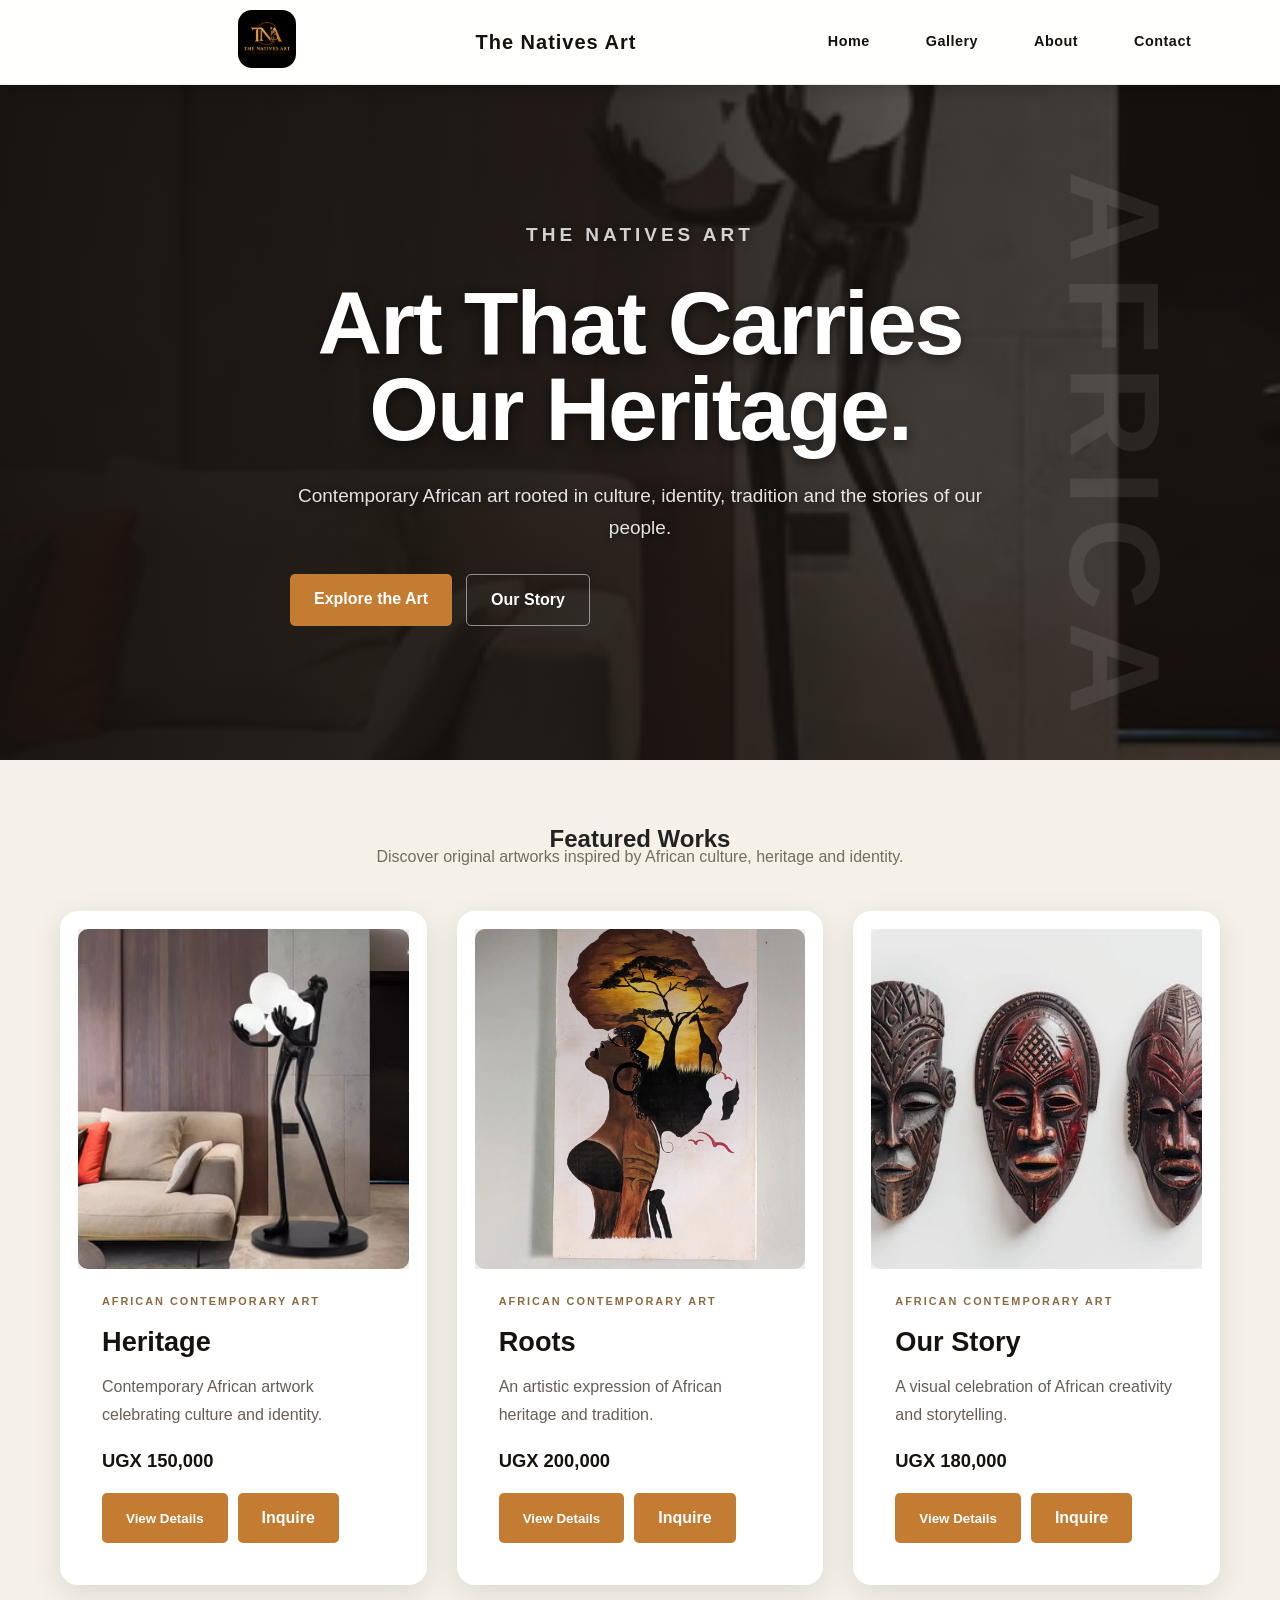
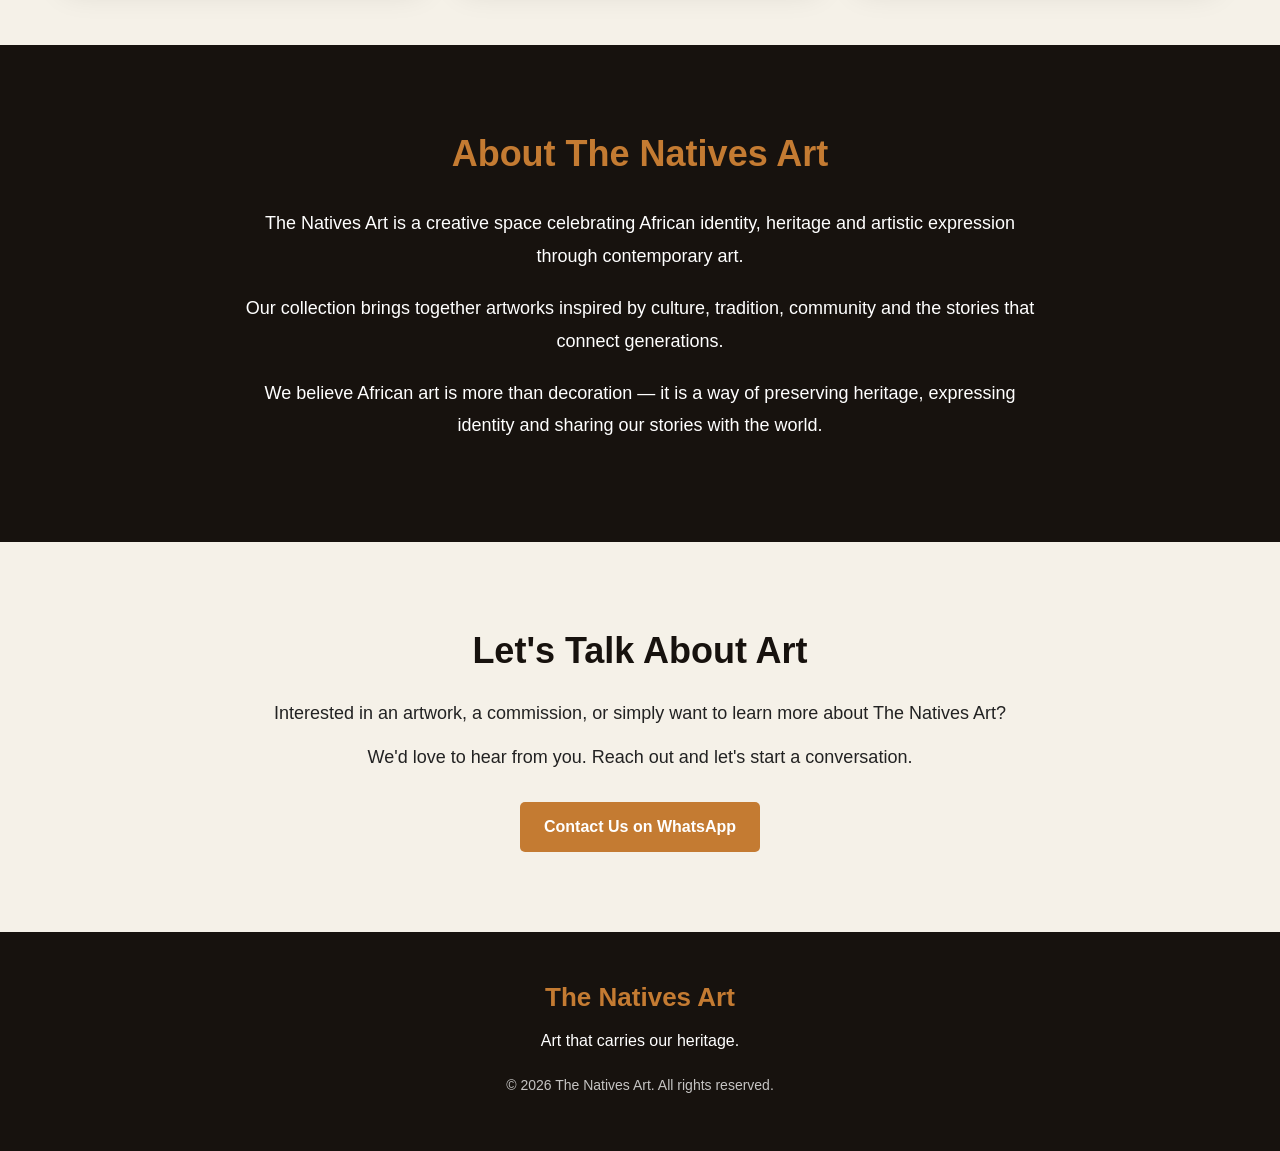
==== index.html @ e419748b "Improve homepage and add featured works" ====
<!DOCTYPE html>
<html lang="en">
<head>
    <meta charset="UTF-8">
    <meta name="viewport" content="width=device-width, initial-scale=1.0">

    <title>The Natives Art</title>

    <link rel="stylesheet" href="style.css">
</head>

<body>

    <header>
        <img src="images/tna-logo.jpg" alt="The Natives Art Logo" class="site-logo">
        <h1>The Natives Art</h1>

        <nav class="main-nav">
    <button class="menu-toggle" type="button" aria-label="Open menu">
        ☰
    </button>

    <div class="menu-overlay"></div>
    <div class="nav-links">
        <button class="menu-close" type="button" aria-label="Close menu">×</button>
        <a href="#home">Home</a>
        <a href="featured.html">Gallery</a>
        <a href="#about">About</a>
        <a href="#contact">Contact</a>
    </div>
</nav>
    </header>

    <main>

        <section id="home" class="hero">
            <div class="hero-content">
                <p class="hero-label">THE NATIVES ART</p>

                <h2>Art That Carries<br>Our Heritage.</h2>

                <p class="hero-text">
                    Contemporary African art rooted in culture, identity,
                    tradition and the stories of our people.
                </p>

                <div class="hero-buttons">
                    <a href="featured.html" class="button">Explore the Art</a>
                    <a href="#about" class="button secondary-button">Our Story</a>
                </div>
            </div>

            <div class="hero-decoration">
                <span>AFRICA</span>
            </div>
        </section>

        <section id="gallery">
            <h2>Featured Works</h2>
            <p class="gallery-intro">
                Discover original artworks inspired by African culture,
                heritage and identity.
            </p>

            <div class="gallery">

                <div class="art-card">
                    <div class="art-image">
                        <img src="images/art1.jpg" alt="Heritage African artwork">
                    </div>

                    <div class="art-info">
                        <p class="art-category">AFRICAN CONTEMPORARY ART</p>
                        <h3>Heritage</h3>
                        <p>
                            Contemporary African artwork celebrating culture
                            and identity.
                        </p>
                        <p class="price">UGX 150,000</p>

                        <div class="art-actions">
                            <button type="button" class="button details-button">
                                View Details
                            </button>
                            <a href="https://wa.me/256787551195?text=Hello%20The%20Natives%20Art%2C%20I'm%20interested%20in%20the%20Heritage%20artwork."
                               class="button">
                                Inquire
                            </a>
                        </div>
                    </div>
                </div>

                <div class="art-card">
                    <div class="art-image">
                        <img src="images/art2.jpeg" alt="Roots African artwork">
                    </div>

                    <div class="art-info">
                        <p class="art-category">AFRICAN CONTEMPORARY ART</p>
                        <h3>Roots</h3>
                        <p>
                            An artistic expression of African heritage
                            and tradition.
                        </p>
                        <p class="price">UGX 200,000</p>

                        <div class="art-actions">
                            <button type="button" class="button details-button">
                                View Details
                            </button>
                            <a href="https://wa.me/256787551195?text=Hello%20The%20Natives%20Art%2C%20I'm%20interested%20in%20the%20Roots%20artwork."
                               class="button">
                                Inquire
                            </a>
                        </div>
                    </div>
                </div>

                <div class="art-card">
                    <div class="art-image">
                        <img src="images/art3.jpeg" alt="Our Story African artwork">
                    </div>

                    <div class="art-info">
                        <p class="art-category">AFRICAN CONTEMPORARY ART</p>
                        <h3>Our Story</h3>
                        <p>
                            A visual celebration of African creativity
                            and storytelling.
                        </p>
                        <p class="price">UGX 180,000</p>

                        <div class="art-actions">
                            <button type="button" class="button details-button">
                                View Details
                            </button>
                            <a href="https://wa.me/256787551195?text=Hello%20The%20Natives%20Art%2C%20I'm%20interested%20in%20the%20Our%20Story%20artwork."
                               class="button">
                                Inquire
                            </a>
                        </div>
                    </div>
                </div>

            </div>
        </section>
        <section id="about" style="background:#17120e; color:white;">
    <div class="about-content">
        <h2>About The Natives Art</h2>

        <p>
            The Natives Art is a creative space celebrating African identity,
            heritage and artistic expression through contemporary art.
        </p>

        <p>
            Our collection brings together artworks inspired by culture,
            tradition, community and the stories that connect generations.
        </p>

        <p>
            We believe African art is more than decoration — it is a way
            of preserving heritage, expressing identity and sharing our
            stories with the world.
        </p>
    </div>
</section>

        <section id="contact">
    <div class="contact-content">
        <h2>Let's Talk About Art</h2>

        <p>
            Interested in an artwork, a commission, or simply want to
            learn more about The Natives Art?
        </p>

        <p>
            We'd love to hear from you. Reach out and let's start a conversation.
        </p>

        <a href="https://wa.me/256787551195?text=Hello%20The%20Natives%20Art%2C%20I%27d%20like%20to%20make%20an%20inquiry."
           class="button">
            Contact Us on WhatsApp
        </a>
    </div>
</section>

    </main>
    <footer>
    <div class="footer-content">
        <h3>The Natives Art</h3>

        <p>
            Art that carries our heritage.
        </p>

        <p class="copyright">
            © 2026 The Natives Art. All rights reserved.
        </p>
    </div>
</footer>

    <script src="script.js" defer></script>
<div id="lightbox" class="lightbox">
    <span class="close">&times;</span>
    <img id="lightbox-img" src="" alt="Artwork">
</div>
<div id="details-modal" class="details-modal">
    <div class="details-box">
        <span class="details-close">&times;</span>

        <img id="details-image" src="" alt="Artwork">

        <div class="details-content">
            <h2 id="details-title"></h2>
            <p id="details-description"></p>
            <p id="details-price"></p>

            <a id="details-whatsapp" href="#" class="button" target="_blank">
                Inquire on WhatsApp
            </a>
        </div>
    </div>
</div>
</body>
</html>
---- style.css ----
* {
    box-sizing: border-box;
    margin: 0;
    padding: 0;
}

body {
    font-family: Arial, sans-serif;
    background: #f5f1e8;
    color: #222;
    line-height: 1.6;
}

header {
    background: #17120e;
    color: white;
    padding: 25px 20px;
    text-align: center;
    border-bottom: 3px solid #c47b32;
    box-shadow: 0 4px 15px rgba(0,0,0,0.2);
}

header h1 {
    font-size: 32px;
    letter-spacing: 1px;
    margin-bottom: 18px;
}

header h1 {
    margin-bottom: 15px;
}

nav a {
    color: white;
    text-decoration: none;
    margin: 0 12px;
    padding: 8px 4px;
    font-weight: 600;
    transition: color 0.3s ease, border-bottom 0.3s ease;
}

nav a:hover {
    color: #c47b32;
    border-bottom: 2px solid #c47b32;
}

.hero {
    min-height: 600px;
    padding: 120px 20px;
    display: flex;
    flex-direction: column;
    justify-content: center;
    align-items: center;
    text-align: center;
    color: white;
    background-image:
        linear-gradient(rgba(0,0,0,0.55), rgba(0,0,0,0.55)),
        url("images/hero.jpg");
    background-size: cover;
    background-position: center;
    background-attachment: fixed;
}

.hero h2 {
    font-size: 52px;
    line-height: 1.15;
    margin-bottom: 20px;
    letter-spacing: 1px;
    text-shadow: 0 4px 12px rgba(0,0,0,0.5);
}

.hero p {
    max-width: 700px;
    font-size: 19px;
    margin-bottom: 30px;
    line-height: 1.7;
    text-shadow: 0 2px 8px rgba(0,0,0,0.5);
}

.button {
    display: inline-block;
    background: #c47b32;
    color: white;
    padding: 12px 24px;
    border-radius: 5px;
    text-decoration: none;
}

section {
    padding: 60px 20px;
    text-align: center;
}

.gallery {
    max-width: 1100px;
    margin: 30px auto;
    display: grid;
    grid-template-columns: repeat(auto-fit, minmax(220px, 1fr));
    gap: 25px;
}

.gallery img {
    width: 100%;
    height: 280px;
    object-fit: cover;
    border-radius: 8px;
}

#about,
#contact {
    max-width: 900px;
    margin: auto;
}

footer {
    background: #17120e;
    color: white;
    text-align: center;
    padding: 20px;
}

@media (max-width: 600px) {
    .hero h2 {
        font-size: 30px;
    }

    nav a {
        display: inline-block;
        margin: 5px;
    }
}


.art-card {
    background: white;
    padding: 18px;
    border-radius: 14px;
    box-shadow: 0 6px 18px rgba(0,0,0,0.12);
    text-align: center;
    overflow: hidden;
    transition: transform 0.3s ease, box-shadow 0.3s ease;
}

.art-card img {
    width: 100%;
    height: 300px;
    object-fit: cover;
    border-radius: 10px;
    transition: transform 0.4s ease;
    cursor: pointer;
}

.art-card:hover img {
    transform: scale(1.03);
}

.art-card h3 {
    margin-top: 15px;
    font-size: 24px;
}

.art-card p {
    margin: 10px 0;
}

.art-card .price {
    font-weight: bold;
    font-size: 18px;
}

.art-card .button {
    margin-top: 10px;
}


.art-card {
    transition: transform 0.3s ease, box-shadow 0.3s ease;
}

.art-card:hover {
    transform: translateY(-8px);
    box-shadow: 0 10px 25px rgba(0,0,0,0.18);
}

.art-card .button {
    transition: transform 0.2s ease;
}

.art-card .button:hover {
    transform: scale(1.05);
}


/* Lightbox */
.lightbox {
    display: none;
    position: fixed;
    z-index: 9999;
    left: 0;
    top: 0;
    width: 100%;
    height: 100%;
    background: rgba(0, 0, 0, 0.9);
    justify-content: center;
    align-items: center;
}

.lightbox img {
    max-width: 90%;
    max-height: 85%;
    object-fit: contain;
    border-radius: 8px;
}

.lightbox .close {
    position: absolute;
    top: 20px;
    right: 35px;
    color: white;
    font-size: 45px;
    font-weight: bold;
    cursor: pointer;
}



/* Artwork Details Modal */
.details-modal {
    display: none;
    position: fixed;
    z-index: 10000;
    inset: 0;
    background: rgba(0, 0, 0, 0.75);
    padding: 20px;
    justify-content: center;
    align-items: center;
}

.details-box {
    position: relative;
    width: 100%;
    max-width: 850px;
    max-height: 90vh;
    overflow-y: auto;
    background: #f5f1e8;
    border-radius: 15px;
    box-shadow: 0 15px 50px rgba(0,0,0,0.35);
    display: grid;
    grid-template-columns: 1fr 1fr;
    overflow: hidden;
}

.details-box > img {
    width: 100%;
    height: 100%;
    min-height: 450px;
    object-fit: cover;
}

.details-content {
    padding: 45px 35px;
    display: flex;
    flex-direction: column;
    justify-content: center;
    text-align: left;
}

.details-content h2 {
    font-size: 32px;
    margin-bottom: 18px;
}

.details-content p {
    margin-bottom: 18px;
}

#details-price {
    font-size: 22px;
    font-weight: bold;
    color: #c47b32;
}

.details-content .button {
    margin-top: 10px;
    text-align: center;
}

.details-close {
    position: absolute;
    top: 10px;
    right: 18px;
    font-size: 38px;
    color: #222;
    cursor: pointer;
    z-index: 2;
}

.details-close:hover {
    color: #c47b32;
}

@media (max-width: 700px) {
    .details-box {
        grid-template-columns: 1fr;
        max-height: 90vh;
    }

    .details-box > img {
        min-height: 280px;
        max-height: 350px;
    }

    .details-content {
        padding: 30px 25px;
    }

    .details-content h2 {
        font-size: 27px;
    }
}

/* Premium button styling */
.button {
    border: none;
    cursor: pointer;
    font-weight: 600;
    transition: all 0.3s ease;
}

.button:hover {
    background: #a86225;
    transform: translateY(-2px);
    box-shadow: 0 5px 12px rgba(0,0,0,0.2);
}

/* About section */
#about {
    background: #17120e;
    color: white;
    max-width: none;
    padding: 80px 20px;
}

.about-content {
    max-width: 800px;
    margin: auto;
}

.about-content h2 {
    font-size: 36px;
    margin-bottom: 25px;
    color: #c47b32;
}

.about-content p {
    font-size: 18px;
    margin-bottom: 20px;
    line-height: 1.8;
}

#about {
    background: #17120e !important;
    color: white !important;
    max-width: none;
    padding: 80px 20px;
}

#about h2 {
    color: #c47b32;
}

#about p {
    color: white;
}

/* Contact section */
#contact {
    background: #f5f1e8;
    max-width: none;
    padding: 80px 20px;
}

.contact-content {
    max-width: 750px;
    margin: auto;
}

.contact-content h2 {
    font-size: 36px;
    margin-bottom: 20px;
    color: #17120e;
}

.contact-content p {
    font-size: 18px;
    margin-bottom: 15px;
}

.contact-content .button {
    margin-top: 15px;
}

footer {
    background: #17120e;
    color: white;
    padding: 45px 20px;
    text-align: center;
}

.footer-content {
    max-width: 800px;
    margin: auto;
}

.footer-content h3 {
    font-size: 26px;
    color: #c47b32;
    margin-bottom: 10px;
}

.footer-content p {
    margin-bottom: 10px;
}

.footer-content .copyright {
    margin-top: 20px;
    font-size: 14px;
    opacity: 0.75;
}
/* Mobile side navigation */
.menu-toggle {
    display: none;
    background: transparent;
    color: white;
    border: none;
    font-size: 30px;
    cursor: pointer;
}

.nav-links {
    display: flex;
    justify-content: center;
    align-items: center;
}

@media (max-width: 600px) {
    .menu-toggle {
        display: block;
        margin-left: auto;
    }

    .nav-links {
        position: fixed;
        top: 0;
        right: -280px;
        width: 280px;
        height: 100vh;
        background: #17120e;
        display: flex;
        flex-direction: column;
        justify-content: flex-start;
        align-items: flex-start;
        padding: 90px 30px 30px;
        gap: 20px;
        z-index: 9998;
        transition: right 0.3s ease;
        box-shadow: -5px 0 20px rgba(0,0,0,0.3);
    }

    .nav-links.active {
        right: 0;
    }

    .nav-links a {
        color: white;
        font-size: 18px;
        margin: 0;
    }
}

/* Side menu close button */
.menu-close {
    display: none;
    background: transparent;
    color: white;
    border: none;
    font-size: 36px;
    cursor: pointer;
    position: absolute;
    top: 20px;
    right: 25px;
}

@media (max-width: 600px) {
    .menu-close {
        display: block;
    }
}

/* Mobile menu overlay */
.menu-overlay {
    display: none;
}

@media (max-width: 600px) {
    .menu-overlay {
        display: block;
        position: fixed;
        inset: 0;
        background: rgba(0, 0, 0, 0.5);
        z-index: 9997;
        opacity: 0;
        pointer-events: none;
        transition: opacity 0.3s ease;
    }

    .menu-overlay.active {
        opacity: 1;
        pointer-events: auto;
    }
}

/* African-inspired pattern for mobile menu */
@media (max-width: 600px) {
}

@media (max-width: 600px) {
    .nav-links {
        background-color: #17120e !important;
        background-image: url("images/african-pattern.svg") !important;
        background-repeat: repeat !important;
        background-size: 120px 120px !important;
    }

    .nav-links .menu-close {
        position: absolute;
        top: 20px;
        right: 25px;
        z-index: 2;
        color: white;
    }
}

/* Brand logo */
.site-logo {
    width: 38px;
    height: 38px;
    display: block;
    margin: 0 auto 6px;
    border-radius: 14px;
}

@media (max-width: 600px) {
    .site-logo {
        width: 34px;
        height: 34px;
        margin-bottom: 5px;
    }
}
/* ===== PREMIUM HERO ===== */

.hero {
    min-height: 75vh;
    position: relative;
    display: flex;
    align-items: center;
    overflow: hidden;
    padding: 80px 8%;
    background:
        linear-gradient(90deg, rgba(23, 18, 14, 0.98) 0%, rgba(23, 18, 14, 0.88) 48%, rgba(23, 18, 14, 0.55) 100%),
        url("images/art1.jpg") center/cover no-repeat;
    color: #fff;
}

.hero-content {
    max-width: 720px;
    position: relative;
    z-index: 2;
}

.hero-label {
    margin: 0 0 18px;
    font-size: 0.8rem;
    font-weight: 700;
    letter-spacing: 4px;
    text-transform: uppercase;
    opacity: 0.8;
}

.hero h2 {
    margin: 0;
    font-size: clamp(3rem, 7vw, 6rem);
    line-height: 0.95;
    letter-spacing: -2px;
}

.hero-text {
    max-width: 560px;
    margin: 28px 0;
    font-size: 1.1rem;
    line-height: 1.8;
    opacity: 0.88;
}

.hero-buttons {
    display: flex;
    gap: 14px;
    flex-wrap: wrap;
}

.secondary-button {
    background: transparent !important;
    border: 1px solid rgba(255, 255, 255, 0.5);
}

.hero-decoration {
    position: absolute;
    right: 5%;
    bottom: 5%;
    writing-mode: vertical-rl;
    font-size: clamp(4rem, 10vw, 9rem);
    font-weight: 800;
    letter-spacing: 12px;
    opacity: 0.08;
    pointer-events: none;
}

@media (max-width: 700px) {
    .hero {
        min-height: 70vh;
        padding: 70px 6%;
    }

    .hero h2 {
        font-size: clamp(2.8rem, 14vw, 4.5rem);
    }

    .hero-text {
        font-size: 1rem;
    }
}

/* ===== PREMIUM STOREFRONT GALLERY ===== */

.gallery-intro {
    max-width: 650px;
    margin: -15px auto 40px;
    color: #756b63;
    font-size: 1rem;
    line-height: 1.7;
}

.gallery {
    max-width: 1200px;
    margin: 0 auto;
    padding: 0 20px;
    display: grid;
    grid-template-columns: repeat(auto-fit, minmax(280px, 1fr));
    gap: 30px;
}

.art-card {
    background: #ffffff;
    border-radius: 18px;
    overflow: hidden;
    box-shadow: 0 8px 30px rgba(0, 0, 0, 0.10);
    text-align: left;
    transition: transform 0.35s ease, box-shadow 0.35s ease;
}

.art-card:hover {
    transform: translateY(-8px);
    box-shadow: 0 18px 45px rgba(0, 0, 0, 0.16);
}

.art-image {
    height: 340px;
    overflow: hidden;
    background: #eee;
}

.art-image img {
    width: 100%;
    height: 100%;
    object-fit: cover;
    display: block;
    transition: transform 0.6s ease;
}

.art-card:hover .art-image img {
    transform: scale(1.05);
}

.art-info {
    padding: 24px;
}

.art-category {
    margin: 0 0 10px !important;
    font-size: 0.68rem !important;
    font-weight: 700;
    letter-spacing: 2px;
    color: #8a6a43 !important;
}

.art-info h3 {
    margin: 0 0 10px !important;
    font-size: 1.7rem !important;
    color: #17120e;
}

.art-info > p:not(.art-category):not(.price) {
    margin: 0 0 18px !important;
    color: #665d56;
    line-height: 1.7;
}

.art-info .price {
    margin: 0 0 18px !important;
    font-size: 1.15rem !important;
    font-weight: 700;
    color: #17120e !important;
}

.art-actions {
    display: flex;
    gap: 10px;
    flex-wrap: wrap;
}

.art-actions .button {
    margin: 0 !important;
    text-decoration: none;
}

@media (max-width: 600px) {
    .gallery {
        grid-template-columns: 1fr;
        padding: 0 15px;
    }

    .art-image {
        height: 300px;
    }

    .art-info {
        padding: 20px;
    }

    .art-actions {
        flex-direction: column;
    }

    .art-actions .button {
        width: 100%;
        text-align: center;
        box-sizing: border-box;
    }
}

/* ===== PREMIUM ARTWORK DETAILS MODAL ===== */

.details-modal {
    position: fixed;
    inset: 0;
    z-index: 2000;
    display: none;
    align-items: center;
    justify-content: center;
    padding: 24px;
    background: rgba(12, 9, 7, 0.82);
    backdrop-filter: blur(10px);
}

.details-box {
    position: relative;
    width: min(1000px, 95vw);
    max-height: 90vh;
    display: grid;
    grid-template-columns: 1.05fr 0.95fr;
    overflow: hidden;
    background: #fff;
    border-radius: 22px;
    box-shadow: 0 30px 90px rgba(0, 0, 0, 0.35);
    animation: detailsOpen 0.35s ease;
}

#details-image {
    width: 100%;
    height: 100%;
    min-height: 520px;
    object-fit: cover;
    display: block;
    background: #eee;
}

.details-content {
    padding: 55px 45px;
    display: flex;
    flex-direction: column;
    justify-content: center;
}

.details-content h2 {
    margin: 0 0 18px;
    font-size: clamp(2.2rem, 5vw, 4rem);
    line-height: 1;
    color: #17120e;
}

#details-description {
    margin: 0 0 25px;
    color: #665d56;
    font-size: 1.05rem;
    line-height: 1.8;
}

#details-price {
    margin: 0 0 30px;
    font-size: 1.3rem;
    font-weight: 700;
    color: #8a6a43;
}

#details-whatsapp {
    display: inline-block;
    width: fit-content;
    text-decoration: none;
}

.details-close {
    position: absolute;
    top: 16px;
    right: 18px;
    z-index: 5;
    width: 42px;
    height: 42px;
    display: flex;
    align-items: center;
    justify-content: center;
    border-radius: 50%;
    background: rgba(255, 255, 255, 0.92);
    color: #17120e;
    font-size: 30px;
    line-height: 1;
    cursor: pointer;
    box-shadow: 0 5px 20px rgba(0, 0, 0, 0.15);
    transition: transform 0.25s ease, background 0.25s ease;
}

.details-close:hover {
    transform: rotate(90deg);
    background: #17120e;
    color: #fff;
}

@keyframes detailsOpen {
    from {
        opacity: 0;
        transform: translateY(25px) scale(0.97);
    }

    to {
        opacity: 1;
        transform: translateY(0) scale(1);
    }
}

@media (max-width: 750px) {
    .details-modal {
        padding: 15px;
    }

    .details-box {
        grid-template-columns: 1fr;
        max-height: 92vh;
        overflow-y: auto;
    }

    #details-image {
        height: 300px;
        min-height: 300px;
    }

    .details-content {
        padding: 30px 25px 35px;
    }

    .details-content h2 {
        font-size: 2.5rem;
    }

    #details-whatsapp {
        width: 100%;
        text-align: center;
        box-sizing: border-box;
    }
}

/* ===== PREMIUM HEADER ===== */

header {
    position: sticky;
    top: 0;
    z-index: 1000;
    min-height: 82px;
    padding: 10px 6%;
    display: flex;
    align-items: center;
    gap: 18px;
    background: rgba(255, 255, 255, 0.94);
    backdrop-filter: blur(14px);
    -webkit-backdrop-filter: blur(14px);
    border-bottom: 1px solid rgba(23, 18, 14, 0.08);
    box-sizing: border-box;
}

.site-logo {
    width: 58px;
    height: 58px;
    object-fit: contain;
    flex-shrink: 0;
}

header h1 {
    margin: 0;
    font-size: 1.25rem;
    letter-spacing: 1px;
    color: #17120e;
    white-space: nowrap;
}

.main-nav {
    margin-left: auto;
}

.nav-links {
    display: flex;
    align-items: center;
    gap: 32px;
}

.nav-links a {
    position: relative;
    color: #17120e;
    text-decoration: none;
    font-size: 0.9rem;
    font-weight: 600;
    letter-spacing: 0.5px;
    padding: 8px 0;
    transition: color 0.25s ease;
}

.nav-links a::after {
    content: "";
    position: absolute;
    left: 0;
    bottom: 2px;
    width: 0;
    height: 2px;
    background: #8a6a43;
    transition: width 0.25s ease;
}

.nav-links a:hover {
    color: #8a6a43;
}

.nav-links a:hover::after {
    width: 100%;
}

.menu-toggle,
.menu-close,
.menu-overlay {
    display: none;
}

@media (max-width: 700px) {

    header {
        min-height: 70px;
        padding: 8px 5%;
    }

    .site-logo {
        width: 48px;
        height: 48px;
    }

    header h1 {
        font-size: 1rem;
    }

    .menu-toggle {
        display: flex;
        margin-left: auto;
        width: 44px;
        height: 44px;
        align-items: center;
        justify-content: center;
        border: 0;
        border-radius: 10px;
        background: #17120e;
        color: #fff;
        font-size: 1.35rem;
        cursor: pointer;
    }

    .nav-links {
        position: fixed;
        top: 0;
        right: -290px;
        width: 270px;
        height: 100vh;
        padding: 90px 30px 30px;
        box-sizing: border-box;
        display: flex;
        flex-direction: column;
        align-items: flex-start;
        gap: 22px;
        background: #17120e;
        box-shadow: -15px 0 45px rgba(0, 0, 0, 0.25);
        transition: right 0.3s ease;
        z-index: 1100;
    }

    .nav-links.active {
        right: 0;
    }

    .nav-links a {
        color: #fff;
        font-size: 1rem;
        width: 100%;
    }

    .nav-links a:hover {
        color: #d8b98b;
    }

    .nav-links a::after {
        background: #d8b98b;
    }

    .menu-close {
        display: flex;
        position: absolute;
        top: 22px;
        right: 22px;
        width: 40px;
        height: 40px;
        align-items: center;
        justify-content: center;
        border: 0;
        background: transparent;
        color: #fff;
        font-size: 2rem;
        cursor: pointer;
    }

    .menu-overlay {
        position: fixed;
        inset: 0;
        display: block;
        background: rgba(0, 0, 0, 0.5);
        opacity: 0;
        visibility: hidden;
        transition: opacity 0.3s ease;
        z-index: 1050;
    }

    .menu-overlay.active {
        opacity: 1;
        visibility: visible;
    }
}
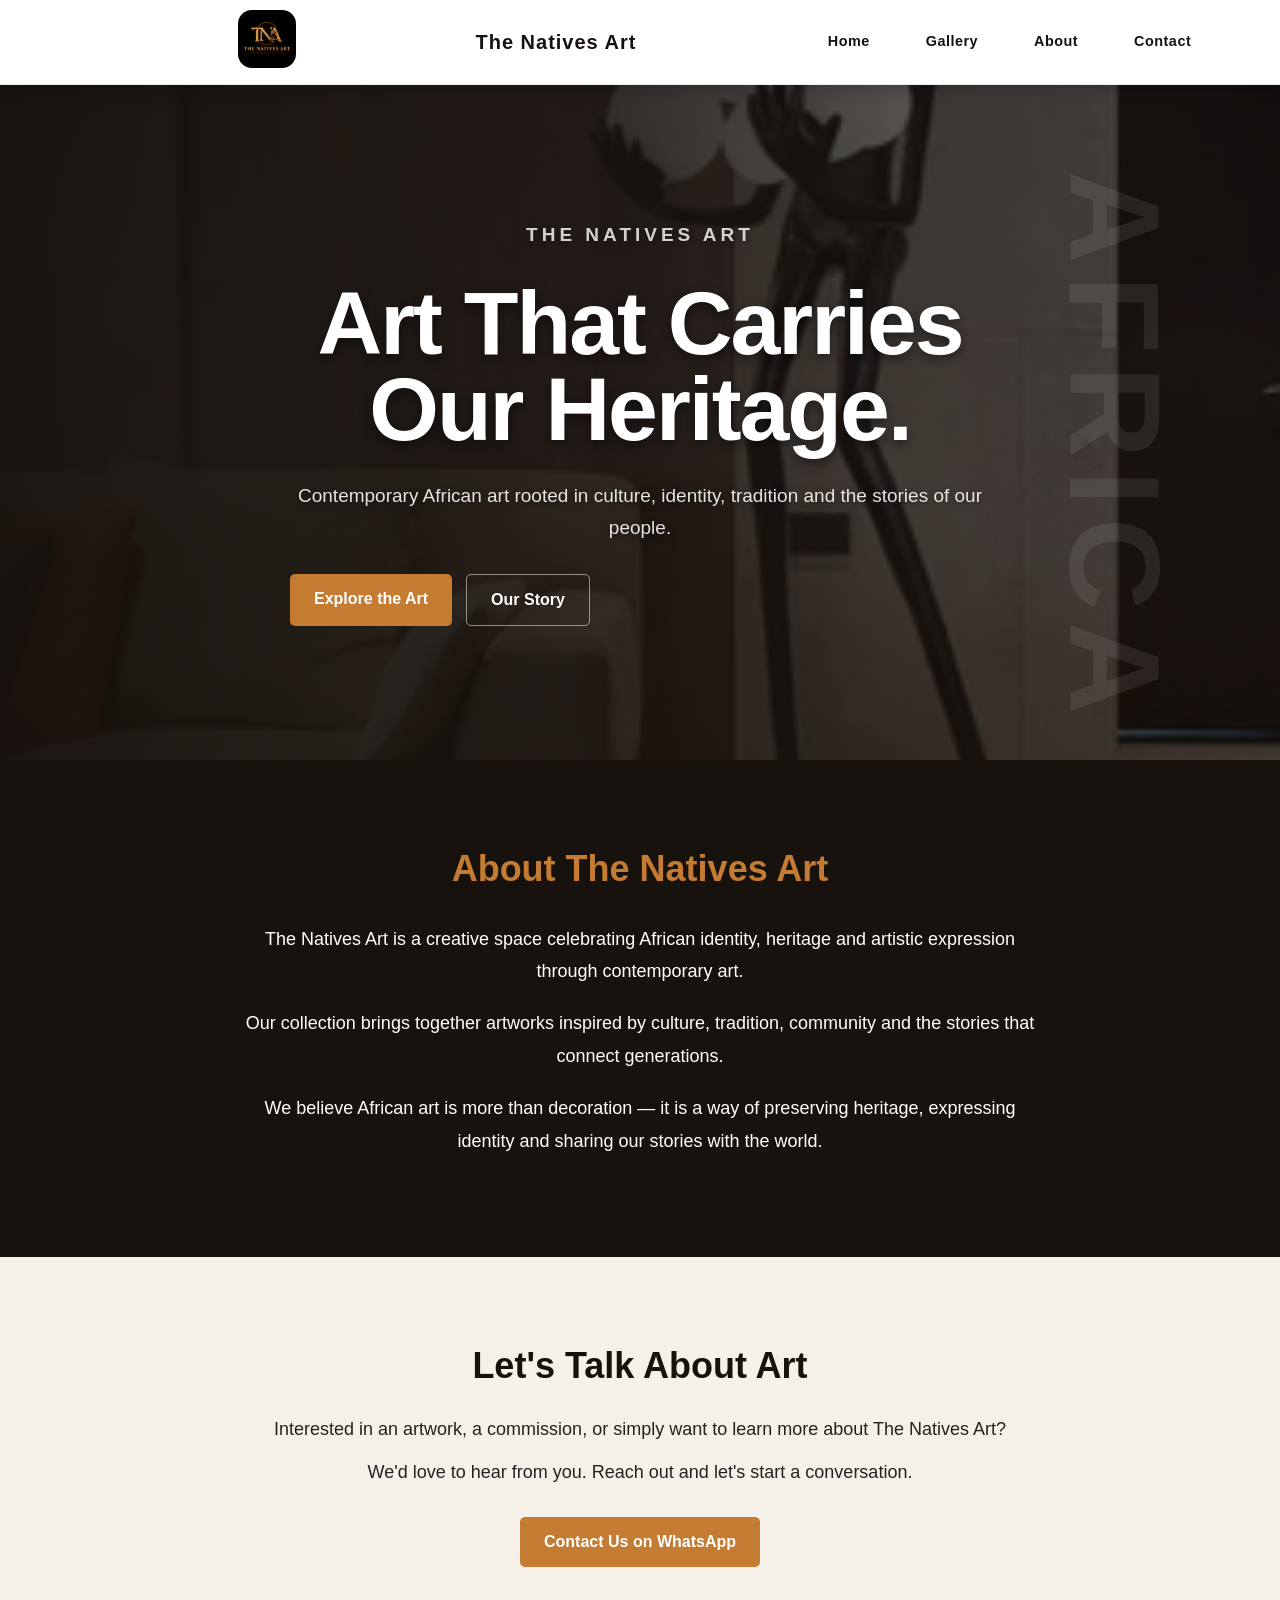
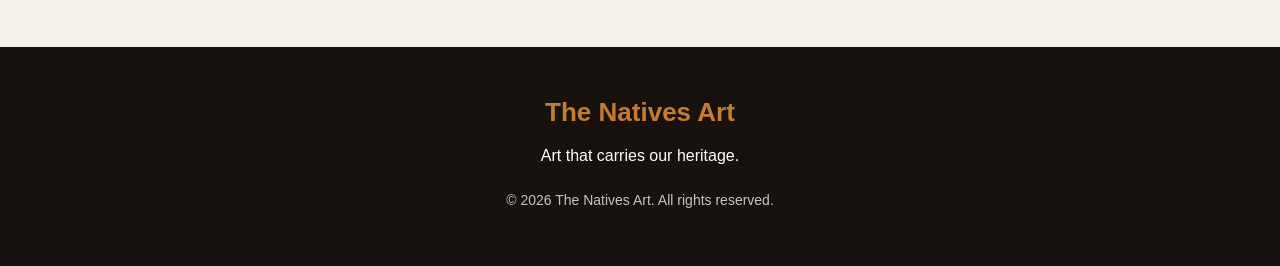
==== commit 959b211b: "Refine homepage and featured gallery" ====
--- a/index.html
+++ b/index.html
@@ -56,95 +56,7 @@
             </div>
         </section>
 
-        <section id="gallery">
-            <h2>Featured Works</h2>
-            <p class="gallery-intro">
-                Discover original artworks inspired by African culture,
-                heritage and identity.
-            </p>
 
-            <div class="gallery">
-
-                <div class="art-card">
-                    <div class="art-image">
-                        <img src="images/art1.jpg" alt="Heritage African artwork">
-                    </div>
-
-                    <div class="art-info">
-                        <p class="art-category">AFRICAN CONTEMPORARY ART</p>
-                        <h3>Heritage</h3>
-                        <p>
-                            Contemporary African artwork celebrating culture
-                            and identity.
-                        </p>
-                        <p class="price">UGX 150,000</p>
-
-                        <div class="art-actions">
-                            <button type="button" class="button details-button">
-                                View Details
-                            </button>
-                            <a href="https://wa.me/256787551195?text=Hello%20The%20Natives%20Art%2C%20I'm%20interested%20in%20the%20Heritage%20artwork."
-                               class="button">
-                                Inquire
-                            </a>
-                        </div>
-                    </div>
-                </div>
-
-                <div class="art-card">
-                    <div class="art-image">
-                        <img src="images/art2.jpeg" alt="Roots African artwork">
-                    </div>
-
-                    <div class="art-info">
-                        <p class="art-category">AFRICAN CONTEMPORARY ART</p>
-                        <h3>Roots</h3>
-                        <p>
-                            An artistic expression of African heritage
-                            and tradition.
-                        </p>
-                        <p class="price">UGX 200,000</p>
-
-                        <div class="art-actions">
-                            <button type="button" class="button details-button">
-                                View Details
-                            </button>
-                            <a href="https://wa.me/256787551195?text=Hello%20The%20Natives%20Art%2C%20I'm%20interested%20in%20the%20Roots%20artwork."
-                               class="button">
-                                Inquire
-                            </a>
-                        </div>
-                    </div>
-                </div>
-
-                <div class="art-card">
-                    <div class="art-image">
-                        <img src="images/art3.jpeg" alt="Our Story African artwork">
-                    </div>
-
-                    <div class="art-info">
-                        <p class="art-category">AFRICAN CONTEMPORARY ART</p>
-                        <h3>Our Story</h3>
-                        <p>
-                            A visual celebration of African creativity
-                            and storytelling.
-                        </p>
-                        <p class="price">UGX 180,000</p>
-
-                        <div class="art-actions">
-                            <button type="button" class="button details-button">
-                                View Details
-                            </button>
-                            <a href="https://wa.me/256787551195?text=Hello%20The%20Natives%20Art%2C%20I'm%20interested%20in%20the%20Our%20Story%20artwork."
-                               class="button">
-                                Inquire
-                            </a>
-                        </div>
-                    </div>
-                </div>
-
-            </div>
-        </section>
         <section id="about" style="background:#17120e; color:white;">
     <div class="about-content">
         <h2>About The Natives Art</h2>
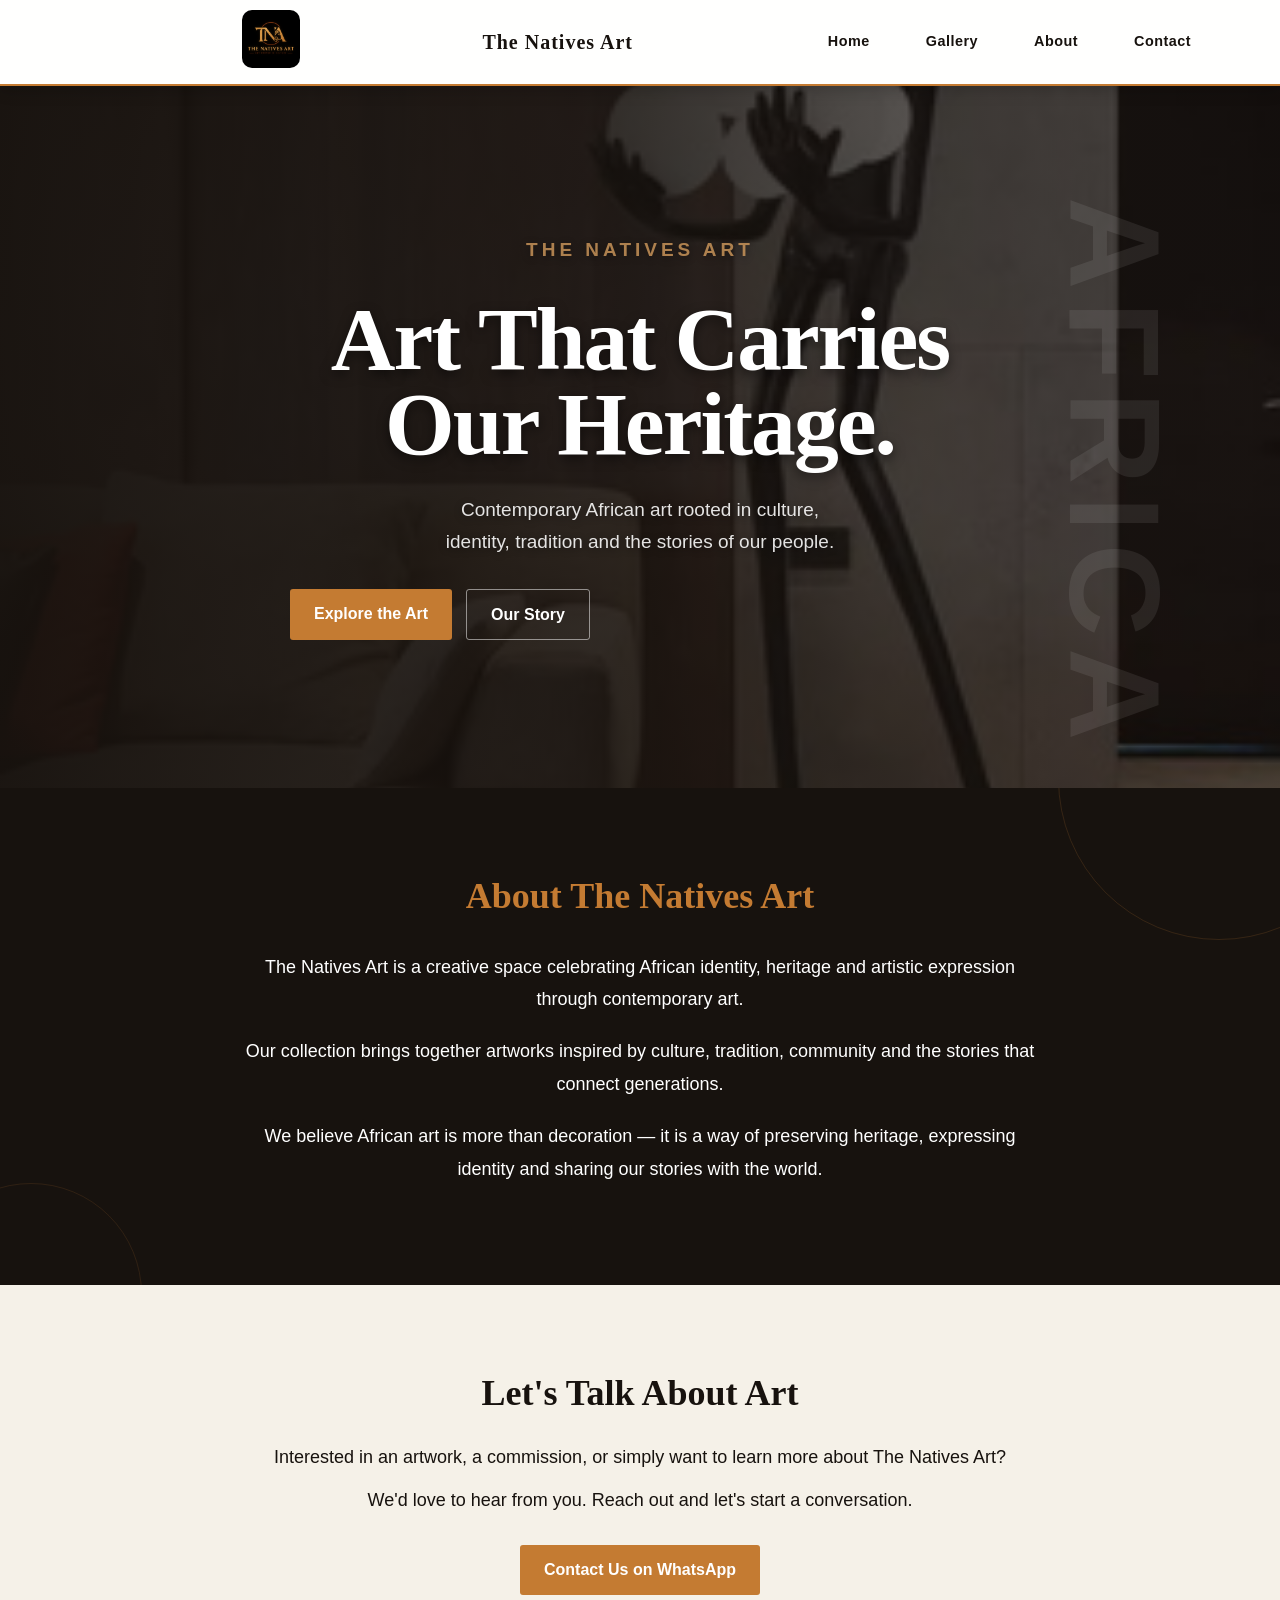
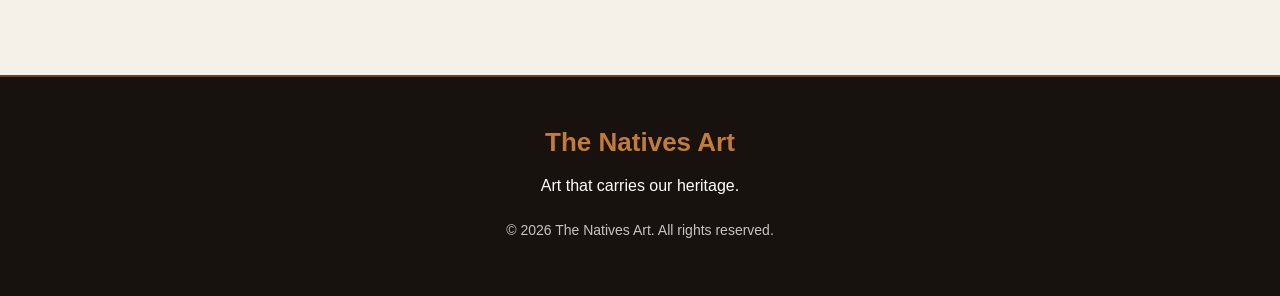
==== commit 12328248: "Add homepage SEO and social metadata" ====
--- a/index.html
+++ b/index.html
@@ -4,6 +4,13 @@
 <head>
     <meta charset="UTF-8">
     <meta name="viewport" content="width=device-width, initial-scale=1.0">
+
+    <meta name="description" content="The Natives Art is an African art gallery celebrating heritage, identity and contemporary creativity.">
+    <meta property="og:type" content="website">
+    <meta property="og:title" content="The Natives Art">
+    <meta property="og:description" content="Discover African-inspired art celebrating heritage, identity and creativity.">
+    <meta property="og:image" content="images/hero.jpg">
+    <meta property="og:site_name" content="The Natives Art">
 
     <title>The Natives Art</title>
 
--- a/style.css
+++ b/style.css
@@ -1075,3 +1075,766 @@
         visibility: visible;
     }
 }
+
+/* ===== INDIVIDUAL ARTWORK PAGE ===== */
+
+.artwork-page {
+    max-width: 1200px;
+    margin: 0 auto;
+    padding: 50px 20px 80px;
+}
+
+.back-link {
+    display: inline-block;
+    margin-bottom: 35px;
+    color: #8a6a43;
+    text-decoration: none;
+    font-weight: 600;
+    transition: color 0.3s ease;
+}
+
+.back-link:hover {
+    color: #c47b32;
+}
+
+.artwork-detail {
+    display: grid;
+    grid-template-columns: 1.1fr 0.9fr;
+    gap: 60px;
+    align-items: center;
+}
+
+.artwork-detail-image {
+    background: #eee;
+    border-radius: 20px;
+    overflow: hidden;
+    box-shadow: 0 15px 45px rgba(0, 0, 0, 0.14);
+}
+
+.artwork-detail-image img {
+    width: 100%;
+    height: 620px;
+    object-fit: cover;
+    display: block;
+}
+
+.artwork-detail-info {
+    padding: 20px 0;
+}
+
+.artwork-detail-info .art-category {
+    color: #c47b32;
+    font-size: 0.78rem;
+    font-weight: 700;
+    letter-spacing: 2px;
+    margin-bottom: 15px;
+}
+
+.artwork-detail-info h2 {
+    font-family: Georgia, serif;
+    font-size: clamp(2.3rem, 5vw, 4rem);
+    line-height: 1.05;
+    color: #17120e;
+    margin: 0 0 25px;
+}
+
+.artwork-description {
+    color: #756b63;
+    font-size: 1.05rem;
+    line-height: 1.8;
+    margin-bottom: 30px;
+}
+
+.artwork-price {
+    font-size: 1.7rem;
+    font-weight: 700;
+    color: #17120e;
+    margin-bottom: 25px;
+}
+
+.artwork-meta {
+    border-top: 1px solid #ddd5ca;
+    border-bottom: 1px solid #ddd5ca;
+    padding: 20px 0;
+    margin-bottom: 30px;
+}
+
+.artwork-meta p {
+    margin: 9px 0;
+    color: #756b63;
+}
+
+.artwork-meta strong {
+    color: #17120e;
+}
+
+.artwork-detail-info .button {
+    display: inline-block;
+    text-decoration: none;
+}
+
+@media (max-width: 800px) {
+    .artwork-page {
+        padding: 35px 15px 60px;
+    }
+
+    .artwork-detail {
+        grid-template-columns: 1fr;
+        gap: 35px;
+    }
+
+    .artwork-detail-image img {
+        height: 450px;
+    }
+
+    .artwork-detail-info h2 {
+        font-size: 2.5rem;
+    }
+}
+
+@media (max-width: 480px) {
+    .artwork-detail-image img {
+        height: 380px;
+    }
+
+    .artwork-detail-info h2 {
+        font-size: 2.1rem;
+    }
+
+    .artwork-description {
+        font-size: 1rem;
+    }
+
+    .artwork-detail-info .button {
+        width: 100%;
+        text-align: center;
+    }
+}
+
+/* ===== MORE FROM THE COLLECTION ===== */
+
+.related-artworks {
+    max-width: 1200px;
+    margin: 80px auto 20px;
+    padding: 60px 20px 0;
+    border-top: 1px solid #ddd5ca;
+}
+
+.related-heading {
+    text-align: center;
+    margin-bottom: 35px;
+}
+
+.related-heading p {
+    color: #c47b32;
+    font-size: 0.75rem;
+    font-weight: 700;
+    letter-spacing: 2px;
+    margin-bottom: 10px;
+}
+
+.related-heading h2 {
+    margin: 0;
+    color: #17120e;
+    font-family: Georgia, serif;
+    font-size: clamp(2rem, 4vw, 3rem);
+}
+
+.related-grid {
+    display: grid;
+    grid-template-columns: repeat(2, minmax(0, 1fr));
+    gap: 28px;
+}
+
+.related-card {
+    display: grid;
+    grid-template-columns: 180px 1fr;
+    min-height: 180px;
+    background: #fff;
+    border-radius: 18px;
+    overflow: hidden;
+    text-decoration: none;
+    color: inherit;
+    box-shadow: 0 8px 30px rgba(0, 0, 0, 0.08);
+    transition: transform 0.3s ease, box-shadow 0.3s ease;
+}
+
+.related-card:hover {
+    transform: translateY(-6px);
+    box-shadow: 0 15px 40px rgba(0, 0, 0, 0.13);
+}
+
+.related-card img {
+    width: 100%;
+    height: 100%;
+    min-height: 180px;
+    object-fit: cover;
+    display: block;
+}
+
+.related-card div {
+    padding: 28px 22px;
+    align-self: center;
+}
+
+.related-card span {
+    color: #c47b32;
+    font-size: 0.7rem;
+    font-weight: 700;
+    letter-spacing: 1.5px;
+    text-transform: uppercase;
+}
+
+.related-card h3 {
+    color: #17120e;
+    font-family: Georgia, serif;
+    font-size: 1.35rem;
+    line-height: 1.2;
+    margin: 10px 0 0;
+}
+
+@media (max-width: 800px) {
+    .related-artworks {
+        margin-top: 60px;
+        padding: 45px 15px 0;
+    }
+
+    .related-grid {
+        grid-template-columns: 1fr;
+    }
+}
+
+@media (max-width: 500px) {
+    .related-card {
+        grid-template-columns: 130px 1fr;
+        min-height: 150px;
+    }
+
+    .related-card img {
+        min-height: 150px;
+    }
+
+    .related-card div {
+        padding: 20px 15px;
+    }
+
+    .related-card h3 {
+        font-size: 1.1rem;
+    }
+}
+
+/* ===== ARTWORK PAGE MOBILE FIX ===== */
+
+.artwork-detail-image img {
+    width: 100%;
+    height: auto;
+    max-height: 700px;
+    object-fit: contain;
+}
+
+.related-card {
+    grid-template-columns: 120px 1fr;
+    min-height: 135px;
+}
+
+.related-card img {
+    width: 100%;
+    height: 100%;
+    min-height: 135px;
+    object-fit: cover;
+}
+
+@media (max-width: 800px) {
+    .artwork-detail {
+        grid-template-columns: 1fr;
+        gap: 30px;
+    }
+
+    .artwork-detail-image img {
+        width: 100%;
+        height: auto;
+        max-height: none;
+    }
+
+    .related-grid {
+        grid-template-columns: 1fr;
+    }
+}
+
+@media (max-width: 500px) {
+    .artwork-page {
+        padding: 25px 15px 55px;
+    }
+
+    .artwork-detail-info h2 {
+        font-size: 2rem;
+    }
+
+    .related-card {
+        grid-template-columns: 95px 1fr;
+        min-height: 110px;
+    }
+
+    .related-card img {
+        min-height: 110px;
+    }
+
+    .related-card div {
+        padding: 15px;
+    }
+
+    .related-card h3 {
+        font-size: 1rem;
+    }
+}
+
+/* ===== TNA FINAL VISUAL POLISH ===== */
+
+body {
+    background: #f5f1e8;
+    color: #17120e;
+}
+
+header {
+    border-bottom: 2px solid #c47b32;
+}
+
+.site-logo {
+    border-radius: 10px;
+    transition: transform 0.3s ease;
+}
+
+.site-logo:hover {
+    transform: scale(1.04);
+}
+
+header h1 {
+    font-family: Georgia, "Times New Roman", serif;
+}
+
+.hero {
+    min-height: 78vh;
+}
+
+.hero h2 {
+    font-family: Georgia, "Times New Roman", serif;
+    text-wrap: balance;
+}
+
+.hero-label {
+    color: #d19a5c;
+}
+
+.hero-text {
+    text-wrap: balance;
+}
+
+.button {
+    border-radius: 3px;
+}
+
+#about {
+    position: relative;
+    overflow: hidden;
+}
+
+#about::before {
+    content: "";
+    position: absolute;
+    width: 320px;
+    height: 320px;
+    border: 1px solid rgba(196, 123, 50, 0.18);
+    border-radius: 50%;
+    top: -170px;
+    right: -100px;
+    pointer-events: none;
+}
+
+#about::after {
+    content: "";
+    position: absolute;
+    width: 220px;
+    height: 220px;
+    border: 1px solid rgba(196, 123, 50, 0.14);
+    border-radius: 50%;
+    bottom: -120px;
+    left: -80px;
+    pointer-events: none;
+}
+
+.about-content,
+.contact-content {
+    position: relative;
+    z-index: 1;
+}
+
+.contact-content h2,
+.about-content h2 {
+    font-family: Georgia, "Times New Roman", serif;
+}
+
+footer {
+    border-top: 2px solid rgba(196, 123, 50, 0.45);
+}
+
+@media (max-width: 700px) {
+    .hero {
+        min-height: 75vh;
+    }
+
+    .hero h2 {
+        letter-spacing: -1px;
+    }
+
+    .site-logo {
+        border-radius: 8px;
+    }
+}
+
+/* ===== TNA GALLERY CARD ENHANCEMENT ===== */
+
+.art-card {
+    transition: transform 0.35s ease, box-shadow 0.35s ease;
+}
+
+.art-card:hover {
+    transform: translateY(-6px);
+    box-shadow: 0 18px 40px rgba(23, 18, 14, 0.16);
+}
+
+.art-image-link {
+    display: block;
+    overflow: hidden;
+}
+
+.art-image {
+    transition: transform 0.5s ease;
+}
+
+.art-card:hover .art-image {
+    transform: scale(1.035);
+}
+
+.art-category {
+    letter-spacing: 1.8px;
+}
+
+.art-info h3 {
+    font-family: Georgia, "Times New Roman", serif;
+}
+
+.collection-note {
+    margin: 70px auto 30px;
+    max-width: 650px;
+    text-align: center;
+    padding: 30px 20px;
+    border-top: 1px solid rgba(196, 123, 50, 0.35);
+    border-bottom: 1px solid rgba(196, 123, 50, 0.35);
+}
+
+.collection-note span {
+    display: block;
+    margin-bottom: 10px;
+    font-size: 0.75rem;
+    letter-spacing: 2.5px;
+    font-weight: 700;
+}
+
+.collection-note p {
+    margin: 0;
+    line-height: 1.7;
+}
+
+@media (hover: none) {
+    .art-card:hover {
+        transform: none;
+        box-shadow: none;
+    }
+
+    .art-card:hover .art-image {
+        transform: none;
+    }
+}
+
+/* =========================================
+   FINAL MOBILE EXPERIENCE POLISH
+   ========================================= */
+
+@media (max-width: 700px) {
+
+    body {
+        overflow-x: hidden;
+    }
+
+    header {
+        padding: 14px 18px;
+    }
+
+    .logo {
+        gap: 10px;
+    }
+
+    .site-logo {
+        width: 48px;
+        height: 48px;
+    }
+
+    .logo h1 {
+        font-size: 1.25rem;
+    }
+
+    .artwork-page {
+        padding: 28px 18px 50px;
+    }
+
+    .back-link {
+        display: inline-block;
+        margin-bottom: 22px;
+    }
+
+    .artwork-detail {
+        gap: 28px;
+    }
+
+    .artwork-detail-image img {
+        width: 100%;
+        height: auto;
+        border-radius: 12px;
+    }
+
+    .artwork-detail-info h2 {
+        font-size: 2rem;
+        line-height: 1.1;
+        margin-bottom: 14px;
+    }
+
+    .artwork-description {
+        font-size: 1rem;
+        line-height: 1.7;
+    }
+
+    .artwork-price {
+        font-size: 1.35rem;
+        margin: 20px 0;
+    }
+
+    .artwork-meta {
+        margin-bottom: 24px;
+    }
+
+    .artwork-actions {
+        display: flex;
+        flex-direction: column;
+        gap: 12px;
+    }
+
+    .artwork-actions .button {
+        width: 100%;
+        text-align: center;
+        box-sizing: border-box;
+    }
+
+    .related-artworks {
+        padding: 45px 18px;
+    }
+
+    .related-heading h2 {
+        font-size: 1.8rem;
+    }
+
+    .related-grid {
+        grid-template-columns: 1fr;
+        gap: 18px;
+    }
+
+    .related-card img {
+        width: 100%;
+        height: auto;
+    }
+
+    footer {
+        padding: 25px 18px;
+        text-align: center;
+    }
+}
+
+@media (max-width: 480px) {
+
+    header {
+        padding: 12px 15px;
+    }
+
+    .site-logo {
+        width: 44px;
+        height: 44px;
+    }
+
+    .logo h1 {
+        font-size: 1.1rem;
+    }
+
+    .artwork-page {
+        padding-left: 15px;
+        padding-right: 15px;
+    }
+
+    .artwork-detail-info h2 {
+        font-size: 1.75rem;
+    }
+
+    .related-artworks {
+        padding-left: 15px;
+        padding-right: 15px;
+    }
+
+}
+
+
+/* Mobile artwork overflow fix */
+@media (max-width: 700px) {
+
+    .artwork-detail,
+    .artwork-detail-image,
+    .artwork-detail-info {
+        width: 100%;
+        max-width: 100%;
+        min-width: 0;
+        box-sizing: border-box;
+    }
+
+    .artwork-detail-image {
+        overflow: hidden;
+    }
+
+    .artwork-detail-image img {
+        display: block;
+        width: 100%;
+        max-width: 100%;
+        height: auto;
+        object-fit: contain;
+        box-sizing: border-box;
+    }
+
+}
+
+/* =========================================
+   FINAL NAVIGATION & BRANDING POLISH
+   ========================================= */
+
+.main-nav .nav-links a {
+    position: relative;
+    transition: opacity 0.25s ease, transform 0.25s ease;
+}
+
+.main-nav .nav-links a:hover {
+    opacity: 0.75;
+    transform: translateY(-1px);
+}
+
+.main-nav .nav-links a::after {
+    height: 2px;
+    border-radius: 2px;
+    transition: width 0.25s ease;
+}
+
+.site-logo {
+    object-fit: contain;
+    transition: transform 0.3s ease, filter 0.3s ease;
+}
+
+.site-logo:hover {
+    transform: scale(1.04);
+}
+
+@media (max-width: 700px) {
+
+    .main-nav .nav-links a {
+        transform: none;
+    }
+
+    .main-nav .nav-links a:hover {
+        transform: none;
+        opacity: 1;
+    }
+
+    .site-logo:hover {
+        transform: none;
+    }
+
+}
+
+/* =========================================
+   FINAL ANIMATION & INTERACTION POLISH
+   ========================================= */
+
+html {
+    scroll-behavior: smooth;
+}
+
+.art-card,
+.related-card,
+.button {
+    -webkit-tap-highlight-color: transparent;
+}
+
+.button {
+    transition: transform 0.2s ease, box-shadow 0.2s ease, opacity 0.2s ease;
+}
+
+.button:hover {
+    transform: translateY(-2px);
+}
+
+.button:active {
+    transform: translateY(0);
+}
+
+.art-card,
+.related-card {
+    transition: transform 0.3s ease, box-shadow 0.3s ease;
+}
+
+.art-card:hover,
+.related-card:hover {
+    transform: translateY(-4px);
+}
+
+.artwork-detail-image {
+    overflow: hidden;
+}
+
+.artwork-detail-image img {
+    transition: transform 0.5s ease;
+}
+
+.artwork-detail-image:hover img {
+    transform: scale(1.02);
+}
+
+@media (hover: none) {
+
+    .button:hover,
+    .art-card:hover,
+    .related-card:hover,
+    .artwork-detail-image:hover img {
+        transform: none;
+    }
+
+}
+
+@media (prefers-reduced-motion: reduce) {
+
+    html {
+        scroll-behavior: auto;
+    }
+
+    *,
+    *::before,
+    *::after {
+        animation-duration: 0.01ms !important;
+        animation-iteration-count: 1 !important;
+        transition-duration: 0.01ms !important;
+        scroll-behavior: auto !important;
+    }
+
+}
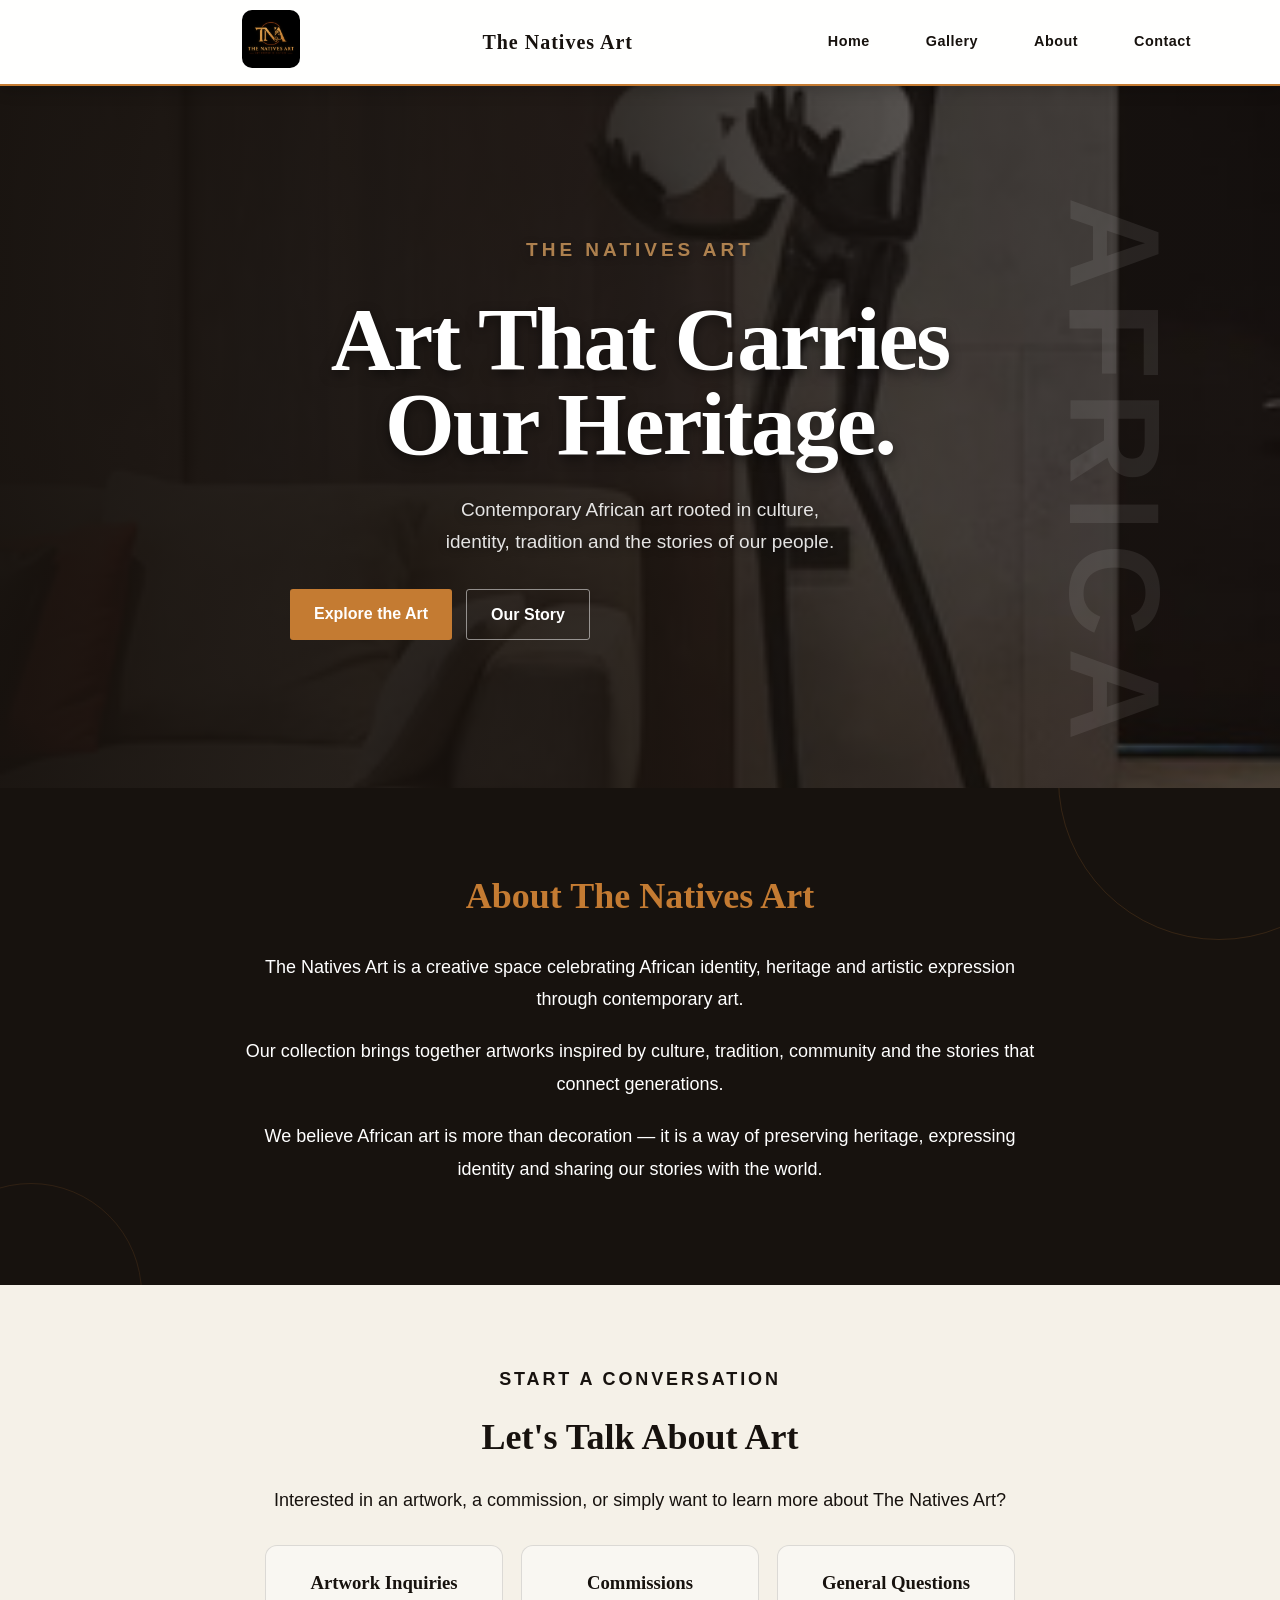
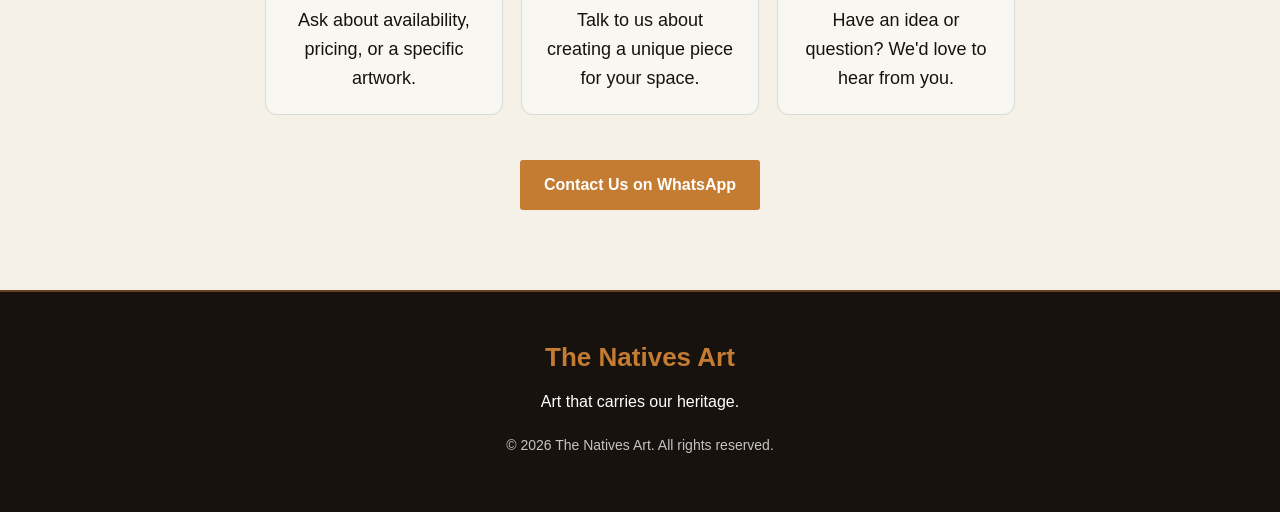
==== commit 817b1167: "Upgrade contact and inquiry section" ====
--- a/index.html
+++ b/index.html
@@ -88,6 +88,8 @@
 
         <section id="contact">
     <div class="contact-content">
+        <p class="contact-eyebrow">START A CONVERSATION</p>
+
         <h2>Let's Talk About Art</h2>
 
         <p>
@@ -95,12 +97,27 @@
             learn more about The Natives Art?
         </p>
 
-        <p>
-            We'd love to hear from you. Reach out and let's start a conversation.
-        </p>
+        <div class="contact-options">
+            <div class="contact-option">
+                <h3>Artwork Inquiries</h3>
+                <p>Ask about availability, pricing, or a specific artwork.</p>
+            </div>
+
+            <div class="contact-option">
+                <h3>Commissions</h3>
+                <p>Talk to us about creating a unique piece for your space.</p>
+            </div>
+
+            <div class="contact-option">
+                <h3>General Questions</h3>
+                <p>Have an idea or question? We'd love to hear from you.</p>
+            </div>
+        </div>
 
         <a href="https://wa.me/256787551195?text=Hello%20The%20Natives%20Art%2C%20I%27d%20like%20to%20make%20an%20inquiry."
-           class="button">
+           class="button"
+           target="_blank"
+           rel="noopener">
             Contact Us on WhatsApp
         </a>
     </div>
--- a/style.css
+++ b/style.css
@@ -1838,3 +1838,59 @@
     }
 
 }
+
+/* =========================================
+   CONTACT SECTION POLISH
+   ========================================= */
+
+.contact-eyebrow {
+    margin-bottom: 10px;
+    font-size: 0.75rem;
+    font-weight: 700;
+    letter-spacing: 0.16em;
+    text-transform: uppercase;
+}
+
+.contact-options {
+    display: grid;
+    grid-template-columns: repeat(3, 1fr);
+    gap: 18px;
+    margin: 30px 0;
+}
+
+.contact-option {
+    padding: 22px;
+    border: 1px solid rgba(0, 0, 0, 0.12);
+    border-radius: 12px;
+    background: rgba(255, 255, 255, 0.45);
+    transition: transform 0.25s ease, box-shadow 0.25s ease;
+}
+
+.contact-option h3 {
+    margin-bottom: 8px;
+    font-family: Georgia, serif;
+}
+
+.contact-option p {
+    margin: 0;
+    line-height: 1.6;
+}
+
+.contact-option:hover {
+    transform: translateY(-3px);
+    box-shadow: 0 10px 25px rgba(0, 0, 0, 0.08);
+}
+
+@media (max-width: 700px) {
+
+    .contact-options {
+        grid-template-columns: 1fr;
+        gap: 14px;
+        margin: 24px 0;
+    }
+
+    .contact-option:hover {
+        transform: none;
+    }
+
+}
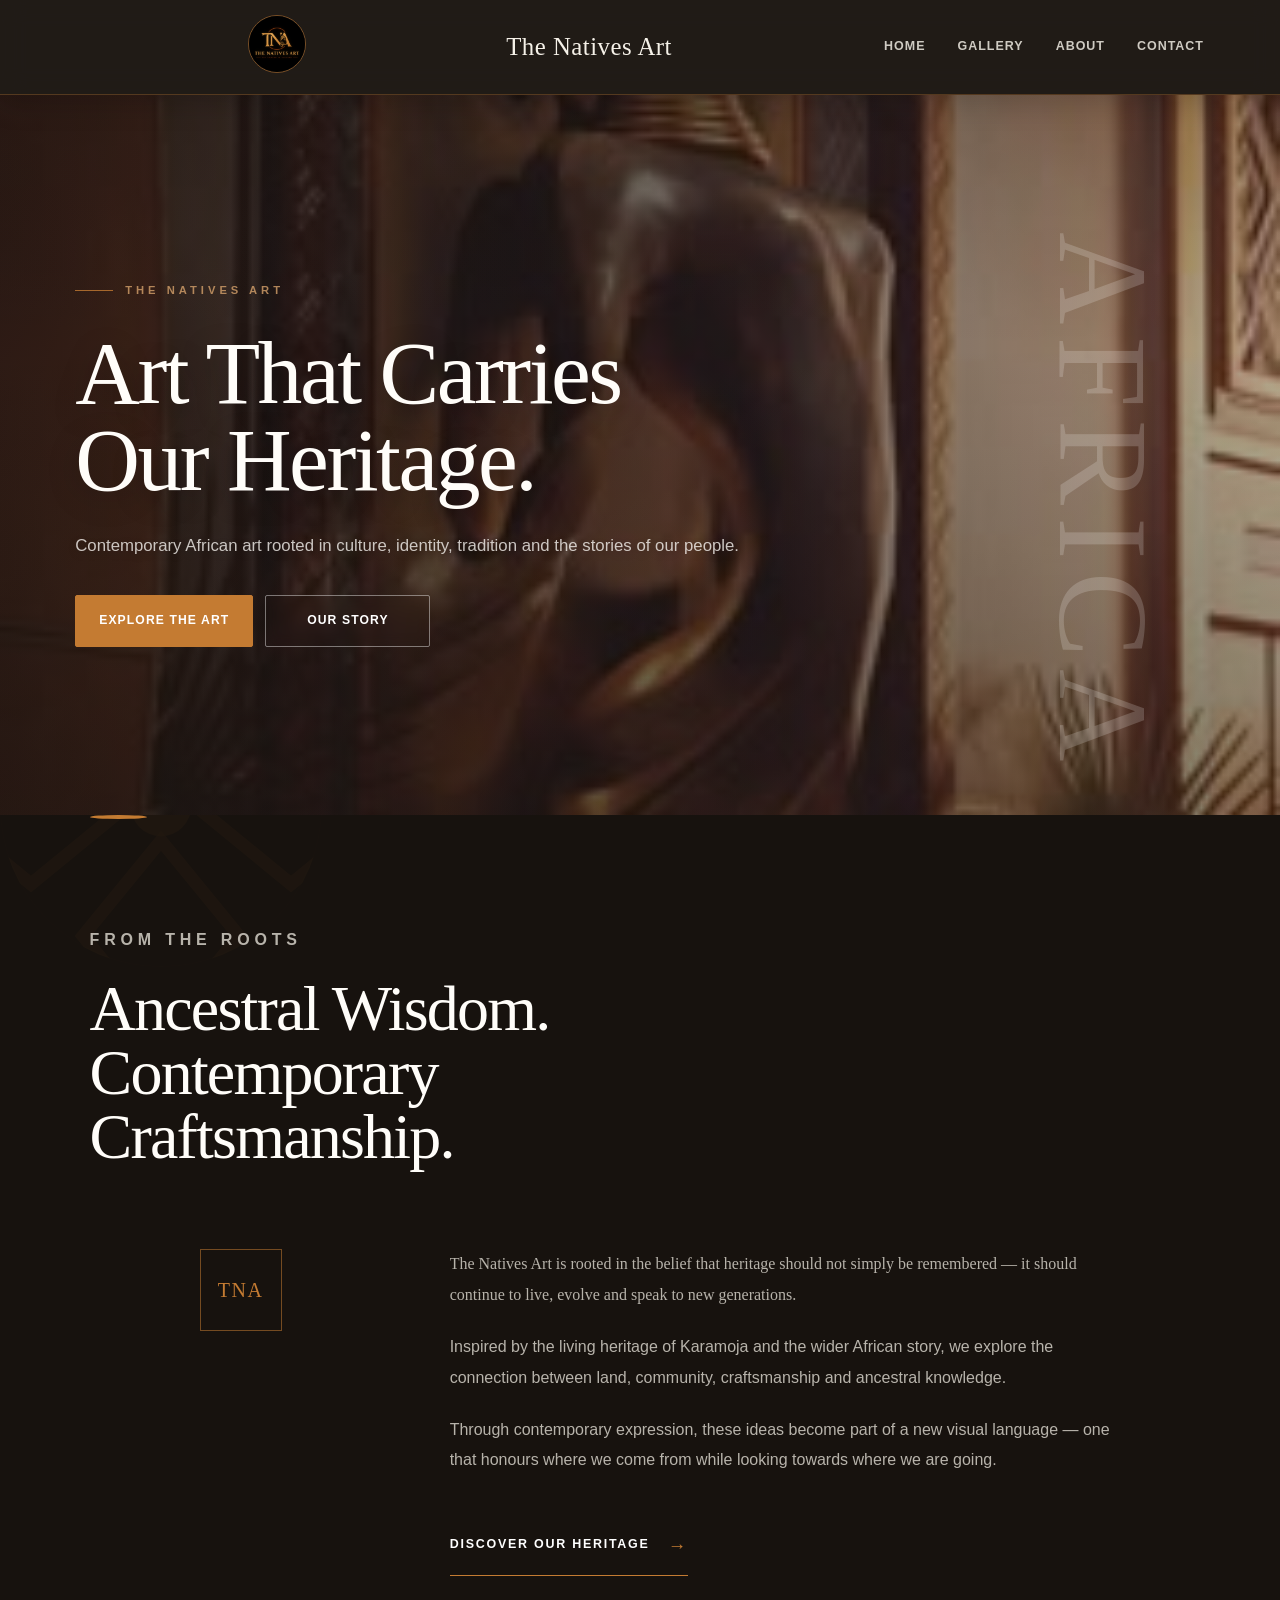
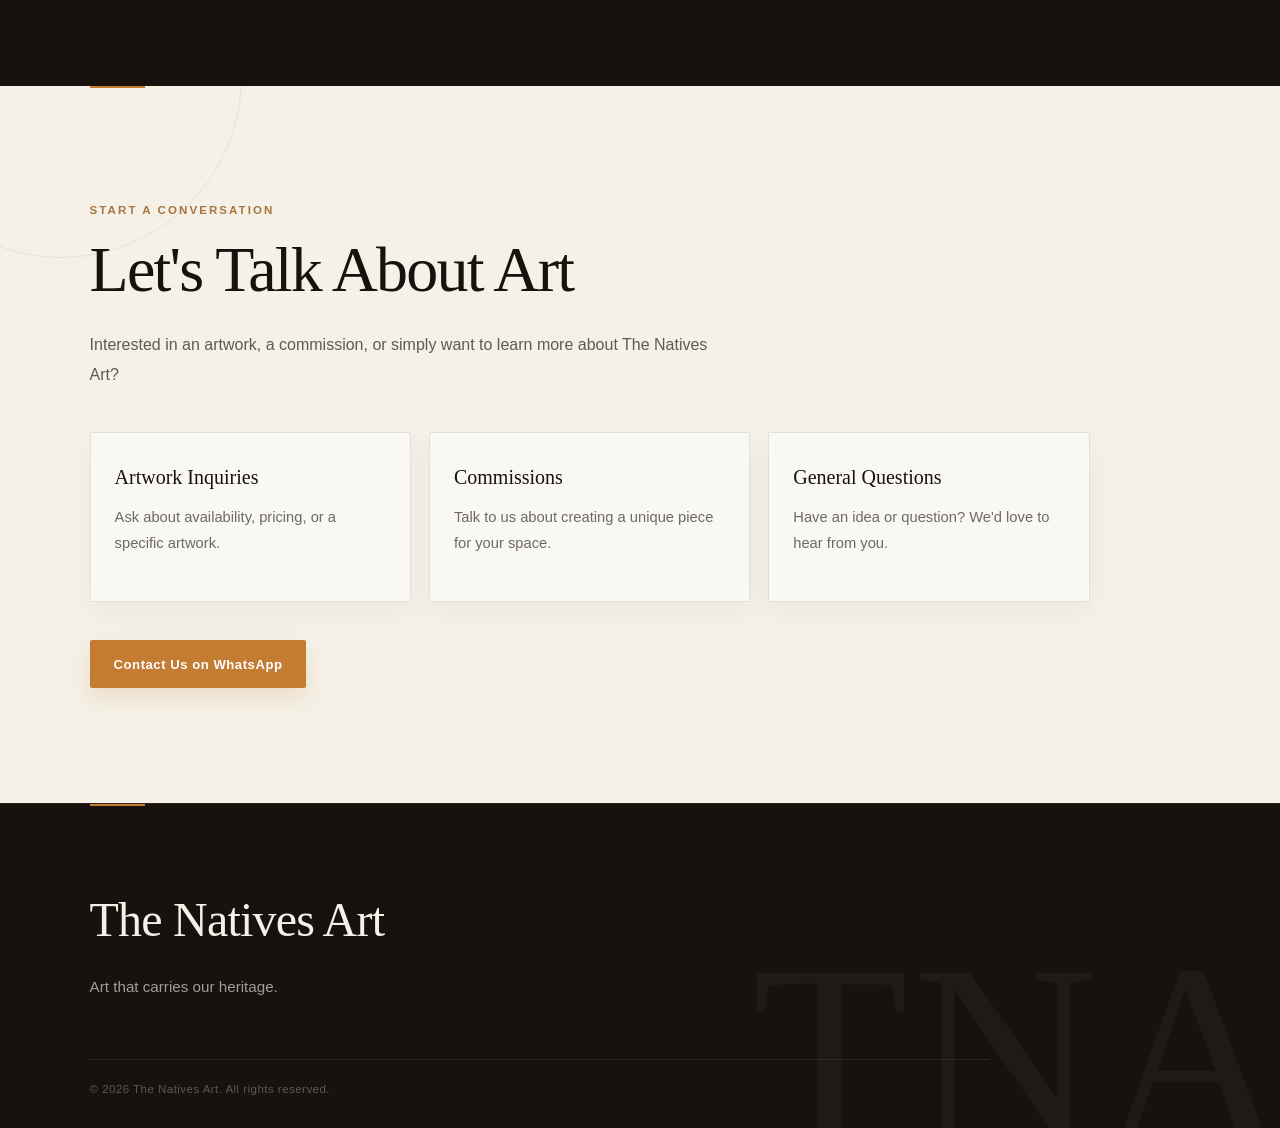
==== commit c98c76f7: "Add premium heritage section to homepage" ====
--- a/index.html
+++ b/index.html
@@ -64,25 +64,45 @@
         </section>
 
 
-        <section id="about" style="background:#17120e; color:white;">
-    <div class="about-content">
-        <h2>About The Natives Art</h2>
 
-        <p>
-            The Natives Art is a creative space celebrating African identity,
-            heritage and artistic expression through contemporary art.
-        </p>
+        <section id="about" class="heritage-home">
+    <div class="heritage-inner">
 
-        <p>
-            Our collection brings together artworks inspired by culture,
-            tradition, community and the stories that connect generations.
-        </p>
+        <div class="heritage-heading">
+            <p class="heritage-eyebrow">FROM THE ROOTS</p>
 
-        <p>
-            We believe African art is more than decoration — it is a way
-            of preserving heritage, expressing identity and sharing our
-            stories with the world.
-        </p>
+            <h2>Ancestral Wisdom.<br>Contemporary Craftsmanship.</h2>
+        </div>
+
+        <div class="heritage-content">
+            <div class="heritage-mark">TNA</div>
+
+            <div class="heritage-copy">
+                <p class="heritage-lead">
+                    The Natives Art is rooted in the belief that heritage
+                    should not simply be remembered — it should continue
+                    to live, evolve and speak to new generations.
+                </p>
+
+                <p>
+                    Inspired by the living heritage of Karamoja and the
+                    wider African story, we explore the connection between
+                    land, community, craftsmanship and ancestral knowledge.
+                </p>
+
+                <p>
+                    Through contemporary expression, these ideas become
+                    part of a new visual language — one that honours where
+                    we come from while looking towards where we are going.
+                </p>
+
+                <a href="heritage.html" class="heritage-button">
+                    Discover Our Heritage
+                    <span aria-hidden="true">→</span>
+                </a>
+            </div>
+        </div>
+
     </div>
 </section>
 
--- a/style.css
+++ b/style.css
@@ -1894,3 +1894,2658 @@
     }
 
 }
+
+/* =========================================
+   TNA — PREMIUM GALLERY EXPERIENCE
+   ========================================= */
+
+.gallery-page {
+    background: #f5f1e8;
+    padding: 90px 5% 80px;
+}
+
+.gallery-intro {
+    max-width: 760px;
+    margin: 0 auto 65px;
+    text-align: center;
+}
+
+.gallery-label {
+    color: #a8753f;
+    font-size: 0.72rem;
+    font-weight: 700;
+    letter-spacing: 4px;
+    margin-bottom: 18px;
+}
+
+.gallery-intro h2 {
+    font-family: Georgia, "Times New Roman", serif;
+    font-size: clamp(2.8rem, 6vw, 4.5rem);
+    font-weight: 400;
+    color: #17120e;
+    line-height: 1.1;
+    margin-bottom: 22px;
+}
+
+.gallery-intro > p:last-child {
+    max-width: 580px;
+    margin: 0 auto;
+    color: #756b63;
+    font-size: 1.05rem;
+    line-height: 1.8;
+}
+
+.gallery {
+    max-width: 1250px;
+    margin: 0 auto;
+    display: grid;
+    grid-template-columns: repeat(3, minmax(0, 1fr));
+    gap: 32px;
+    padding: 0;
+    align-items: stretch;
+}
+
+.art-card {
+    background: #fff;
+    border: 1px solid rgba(138, 106, 67, 0.12);
+    border-radius: 4px;
+    overflow: hidden;
+    box-shadow: 0 8px 28px rgba(23, 18, 14, 0.06);
+    transition: transform 0.35s ease, box-shadow 0.35s ease;
+}
+
+.art-image-link {
+    display: block;
+    height: 360px;
+    overflow: hidden;
+    background: #e9e1d4;
+}
+
+.art-image-link .art-image {
+    display: block;
+    width: 100%;
+    height: 100%;
+    object-fit: cover;
+    transition: transform 0.7s ease;
+}
+
+.art-card:hover {
+    transform: translateY(-7px);
+    box-shadow: 0 20px 45px rgba(23, 18, 14, 0.12);
+}
+
+.art-card:hover .art-image-link .art-image {
+    transform: scale(1.055);
+}
+
+.art-info {
+    padding: 28px 25px 30px;
+    text-align: left;
+}
+
+.art-category {
+    display: block;
+    color: #a8753f;
+    font-size: 0.67rem;
+    font-weight: 700;
+    letter-spacing: 2px;
+    margin-bottom: 13px;
+}
+
+.art-info h3 {
+    font-family: Georgia, "Times New Roman", serif;
+    font-size: 1.65rem;
+    font-weight: 400;
+    color: #17120e;
+    line-height: 1.25;
+    margin-bottom: 14px;
+}
+
+.art-info > p {
+    color: #756b63;
+    font-size: 0.94rem;
+    line-height: 1.8;
+    margin-bottom: 24px;
+}
+
+.art-info .button {
+    display: inline-block;
+    background: #17120e;
+    color: #fff;
+    border: 1px solid #17120e;
+    border-radius: 2px;
+    padding: 12px 22px;
+    font-size: 0.82rem;
+    letter-spacing: 0.7px;
+    transition: background 0.3s ease, color 0.3s ease;
+}
+
+.art-info .button:hover {
+    background: #a8753f;
+    border-color: #a8753f;
+}
+
+.collection-note {
+    max-width: 700px;
+    margin: 85px auto 45px;
+    padding: 35px 20px;
+    border-top: 1px solid rgba(168, 117, 63, 0.4);
+    border-bottom: 1px solid rgba(168, 117, 63, 0.4);
+    text-align: center;
+}
+
+.collection-note span {
+    color: #a8753f;
+    font-size: 0.7rem;
+    letter-spacing: 3px;
+    font-weight: 700;
+}
+
+.collection-note p {
+    margin-top: 14px;
+    font-family: Georgia, "Times New Roman", serif;
+    font-size: 1.3rem;
+    line-height: 1.6;
+    color: #332820;
+}
+
+.gallery-page > .button.secondary-button {
+    display: table;
+    margin: 0 auto;
+    background: transparent;
+    color: #17120e;
+    border: 1px solid #8a6a43;
+    padding: 12px 25px;
+}
+
+/* TABLET */
+
+@media (max-width: 900px) {
+    .gallery {
+        grid-template-columns: repeat(2, minmax(0, 1fr));
+        gap: 24px;
+    }
+
+    .art-image-link {
+        height: 320px;
+    }
+}
+
+/* MOBILE */
+
+@media (max-width: 600px) {
+    .gallery-page {
+        padding: 60px 18px;
+    }
+
+    .gallery-intro {
+        margin-bottom: 42px;
+    }
+
+    .gallery-intro h2 {
+        font-size: 2.7rem;
+    }
+
+    .gallery-intro > p:last-child {
+        font-size: 0.95rem;
+    }
+
+    .gallery {
+        grid-template-columns: 1fr;
+        gap: 28px;
+    }
+
+    .art-image-link {
+        height: 360px;
+    }
+
+    .art-info {
+        padding: 24px 21px 26px;
+    }
+
+    .art-info h3 {
+        font-size: 1.55rem;
+    }
+
+    .collection-note {
+        margin: 60px auto 35px;
+    }
+}
+
+@media (prefers-reduced-motion: reduce) {
+    .art-card,
+    .art-image-link .art-image,
+    .art-info .button {
+        transition: none;
+    }
+}
+
+
+/* =========================================
+   TNA — COLLECTION FILTERS
+   ========================================= */
+
+.gallery-filters {
+    display: flex;
+    justify-content: center;
+    align-items: center;
+    flex-wrap: wrap;
+    gap: 10px;
+    max-width: 1000px;
+    margin: 0 auto 45px;
+}
+
+.filter-btn {
+    padding: 11px 20px;
+    border: 1px solid rgba(138, 106, 67, 0.28);
+    border-radius: 999px;
+    background: transparent;
+    color: #5f554c;
+    cursor: pointer;
+    font-family: inherit;
+    font-size: 11px;
+    font-weight: 700;
+    letter-spacing: 0.08em;
+    text-transform: uppercase;
+    transition: all 0.3s ease;
+}
+
+.filter-btn:hover {
+    border-color: #c47b32;
+    color: #a56729;
+}
+
+.filter-btn.active {
+    border-color: #241a13;
+    background: #241a13;
+    color: #ffffff;
+}
+
+.gallery .art-card {
+    transition:
+        opacity 0.25s ease,
+        transform 0.4s ease,
+        box-shadow 0.4s ease;
+}
+
+.gallery .art-card.filter-hidden {
+    opacity: 0;
+    transform: translateY(12px);
+}
+
+@media (max-width: 600px) {
+
+    .gallery-filters {
+        justify-content: flex-start;
+        overflow-x: auto;
+        flex-wrap: nowrap;
+        padding: 0 5px 8px;
+        margin-bottom: 35px;
+        scrollbar-width: none;
+    }
+
+    .gallery-filters::-webkit-scrollbar {
+        display: none;
+    }
+
+    .filter-btn {
+        flex: 0 0 auto;
+        white-space: nowrap;
+    }
+
+}
+
+/* =========================================
+   THE NATIVES ART — CLEAN EDITORIAL GALLERY
+   ========================================= */
+
+body.artwork-page-redesign {
+    background: #f8f6f1;
+}
+
+body.artwork-page-redesign .artwork-page {
+    max-width: 1320px;
+    padding: 45px 5% 90px;
+}
+
+body.artwork-page-redesign .back-link {
+    margin-bottom: 42px;
+    font-size: 0.9rem;
+    letter-spacing: 0.2px;
+}
+
+body.artwork-page-redesign .artwork-detail {
+    display: grid;
+    grid-template-columns: minmax(0, 1.15fr) minmax(320px, 0.85fr);
+    gap: clamp(40px, 6vw, 90px);
+    align-items: start;
+}
+
+body.artwork-page-redesign .artwork-detail-image {
+    background: #eee9df;
+    padding: 24px;
+    border: none;
+    border-radius: 3px;
+    box-shadow: none;
+}
+
+body.artwork-page-redesign .artwork-detail-image img {
+    display: block;
+    width: 100%;
+    height: auto;
+    max-height: 720px;
+    object-fit: contain;
+    border-radius: 0;
+}
+
+body.artwork-page-redesign .artwork-detail-info {
+    padding: 35px 0;
+    max-width: 520px;
+}
+
+body.artwork-page-redesign .artwork-detail-info .art-category {
+    font-size: 0.72rem;
+    letter-spacing: 2.5px;
+    margin-bottom: 24px;
+}
+
+body.artwork-page-redesign .artwork-detail-info h2 {
+    font-family: Georgia, serif;
+    font-size: clamp(2.6rem, 4.2vw, 4.3rem);
+    line-height: 1.08;
+    margin: 0 0 25px;
+    color: #17120e;
+}
+
+body.artwork-page-redesign .artwork-description {
+    color: #756b63;
+    font-size: 1rem;
+    line-height: 1.9;
+    margin-bottom: 30px;
+}
+
+body.artwork-page-redesign .artwork-price {
+    font-size: 1.8rem;
+    font-weight: 600;
+    color: #8a6a43;
+    margin: 0 0 28px;
+}
+
+body.artwork-page-redesign .artwork-meta {
+    border-top: 1px solid #ddd5ca;
+    border-bottom: 1px solid #ddd5ca;
+    padding: 18px 0;
+    margin-bottom: 30px;
+}
+
+body.artwork-page-redesign .artwork-meta p {
+    display: flex;
+    justify-content: space-between;
+    gap: 20px;
+    margin: 0;
+    padding: 9px 0;
+    font-size: 0.92rem;
+}
+
+body.artwork-page-redesign .artwork-meta strong {
+    color: #17120e;
+    font-weight: 600;
+}
+
+body.artwork-page-redesign .artwork-meta span {
+    color: #756b63;
+    text-align: right;
+}
+
+body.artwork-page-redesign .artwork-actions {
+    display: flex;
+    flex-wrap: wrap;
+    gap: 12px;
+}
+
+body.artwork-page-redesign .artwork-detail-info .button {
+    display: inline-block;
+    padding: 15px 22px;
+    border-radius: 3px;
+    text-align: center;
+    text-decoration: none;
+    font-size: 0.9rem;
+}
+
+body.artwork-page-redesign .related-artworks {
+    max-width: 1320px;
+    margin: 20px auto 0;
+    padding: 65px 5% 70px;
+    border-top: 1px solid #ddd5ca;
+}
+
+body.artwork-page-redesign .related-heading {
+    margin-bottom: 32px;
+}
+
+body.artwork-page-redesign .related-heading h2 {
+    font-family: Georgia, serif;
+    font-size: clamp(2rem, 3.5vw, 2.8rem);
+}
+
+/* Responsive layout */
+
+@media (max-width: 800px) {
+    body.artwork-page-redesign .artwork-page {
+        padding: 30px 22px 60px;
+    }
+
+    body.artwork-page-redesign .artwork-detail {
+        grid-template-columns: 1fr;
+        gap: 25px;
+    }
+
+    body.artwork-page-redesign .artwork-detail-image {
+        padding: 14px;
+    }
+
+    body.artwork-page-redesign .artwork-detail-image img {
+        max-height: none;
+    }
+
+    body.artwork-page-redesign .artwork-detail-info {
+        max-width: none;
+        padding: 10px 0;
+    }
+
+    body.artwork-page-redesign .artwork-detail-info h2 {
+        font-size: clamp(2.4rem, 8vw, 3.4rem);
+    }
+
+    body.artwork-page-redesign .related-artworks {
+        padding: 45px 22px 55px;
+    }
+}
+
+@media (max-width: 480px) {
+    body.artwork-page-redesign .artwork-page {
+        padding-left: 16px;
+        padding-right: 16px;
+    }
+
+    body.artwork-page-redesign .artwork-detail-image {
+        padding: 9px;
+    }
+
+    body.artwork-page-redesign .artwork-detail-info h2 {
+        font-size: 2.35rem;
+    }
+
+    body.artwork-page-redesign .artwork-actions {
+        flex-direction: column;
+    }
+
+    body.artwork-page-redesign .artwork-actions .button {
+        width: 100%;
+        box-sizing: border-box;
+    }
+
+    body.artwork-page-redesign .related-artworks {
+        padding-left: 16px;
+        padding-right: 16px;
+    }
+}
+
+/* Mother Continent premium refinement */
+body.artwork-page-redesign {
+    background: #f5f1e8;
+}
+
+body.artwork-page-redesign .artwork-detail-image {
+    background: #e8e0d3;
+    border: 1px solid rgba(138,106,67,0.22);
+    box-shadow: 0 18px 45px rgba(23,18,14,0.10);
+}
+
+body.artwork-page-redesign .artwork-detail-info h2 {
+    color: #17120e;
+    font-family: Georgia, "Times New Roman", serif;
+    font-weight: 500;
+}
+
+body.artwork-page-redesign .artwork-detail-info .art-category {
+    color: #8a6a43;
+}
+
+body.artwork-page-redesign .artwork-description {
+    color: #6f665e;
+    line-height: 1.85;
+}
+
+body.artwork-page-redesign .artwork-price {
+    color: #8a6a43;
+}
+
+body.artwork-page-redesign .artwork-meta {
+    border-color: #d8cfc3;
+}
+
+body.artwork-page-redesign .related-artworks {
+    border-top-color: #d8cfc3;
+}
+
+@media (max-width: 800px) {
+    body.artwork-page-redesign .artwork-detail {
+        grid-template-columns: 1fr;
+    }
+}
+
+/* Roots & Rhythm landscape artwork refinement */
+body.roots-rhythm-page .artwork-detail-image {
+    padding: 0;
+    overflow: hidden;
+}
+
+body.roots-rhythm-page .artwork-detail-image img {
+    width: 100%;
+    height: auto;
+    display: block;
+    object-fit: contain;
+}
+
+/* =========================================
+   TNA HOMEPAGE — HERO REFINEMENT
+   ========================================= */
+
+.hero {
+    min-height: 82vh;
+    padding: 100px 8%;
+    background:
+        linear-gradient(
+            90deg,
+            rgba(23, 18, 14, 0.97) 0%,
+            rgba(23, 18, 14, 0.82) 42%,
+            rgba(23, 18, 14, 0.38) 100%
+        ),
+        url("images/art1.jpg") center/cover no-repeat;
+}
+
+.hero-content {
+    max-width: 760px;
+}
+
+.hero-label {
+    color: #d19a5c;
+    letter-spacing: 5px;
+    margin-bottom: 22px;
+}
+
+.hero h2 {
+    font-size: clamp(3.4rem, 7vw, 6.5rem);
+    line-height: 0.94;
+    letter-spacing: -3px;
+    text-shadow: 0 8px 30px rgba(0,0,0,0.28);
+}
+
+.hero-text {
+    max-width: 570px;
+    margin: 30px 0 34px;
+    font-size: 1.08rem;
+    line-height: 1.85;
+    color: rgba(255,255,255,0.88);
+}
+
+.hero-buttons {
+    gap: 16px;
+}
+
+.hero-decoration {
+    right: 4%;
+    bottom: 8%;
+    font-size: clamp(4rem, 11vw, 10rem);
+    letter-spacing: 16px;
+    opacity: 0.055;
+}
+
+@media (max-width: 700px) {
+    .hero {
+        min-height: 78vh;
+        padding: 80px 7%;
+        background:
+            linear-gradient(
+                180deg,
+                rgba(23, 18, 14, 0.82) 0%,
+                rgba(23, 18, 14, 0.96) 100%
+            ),
+            url("images/art1.jpg") center/cover no-repeat;
+    }
+
+    .hero h2 {
+        font-size: clamp(3rem, 15vw, 4.8rem);
+        letter-spacing: -2px;
+    }
+
+    .hero-text {
+        margin: 26px 0 30px;
+        font-size: 1rem;
+    }
+
+    .hero-decoration {
+        right: -2%;
+        bottom: 5%;
+        font-size: 4.5rem;
+    }
+}
+
+
+/* =========================================
+   TNA HOMEPAGE — ABOUT REFINEMENT
+   ========================================= */
+
+#about {
+    padding: 110px 8%;
+    background: #17120e !important;
+    color: #fff !important;
+}
+
+.about-content {
+    max-width: 900px;
+    margin: 0 auto;
+}
+
+.about-content h2 {
+    margin-bottom: 38px;
+    font-family: Georgia, "Times New Roman", serif;
+    font-size: clamp(2.4rem, 5vw, 4.2rem);
+    line-height: 1;
+    letter-spacing: -1.5px;
+    color: #d19a5c !important;
+}
+
+.about-content p {
+    max-width: 760px;
+    margin-bottom: 24px;
+    font-size: 1.08rem;
+    line-height: 1.9;
+    color: rgba(255,255,255,0.78) !important;
+}
+
+.about-content p:first-of-type {
+    font-size: 1.25rem;
+    line-height: 1.75;
+    color: rgba(255,255,255,0.94) !important;
+}
+
+@media (max-width: 700px) {
+    #about {
+        padding: 85px 7%;
+    }
+
+    .about-content h2 {
+        margin-bottom: 30px;
+        font-size: clamp(2.3rem, 11vw, 3.4rem);
+    }
+
+    .about-content p {
+        font-size: 1rem;
+        line-height: 1.8;
+    }
+
+    .about-content p:first-of-type {
+        font-size: 1.1rem;
+    }
+}
+
+
+/* =========================================
+   TNA HOMEPAGE — CONTACT REFINEMENT
+   ========================================= */
+
+#contact {
+    position: relative;
+    overflow: hidden;
+    max-width: none;
+    padding: 110px 8%;
+    background: #f5f1e8;
+    color: #17120e;
+}
+
+#contact::before {
+    content: "";
+    position: absolute;
+    width: 360px;
+    height: 360px;
+    border: 1px solid rgba(196, 123, 50, 0.16);
+    border-radius: 50%;
+    top: -190px;
+    left: -120px;
+    pointer-events: none;
+}
+
+.contact-content {
+    position: relative;
+    z-index: 1;
+    max-width: 1050px;
+    margin: 0 auto;
+}
+
+.contact-eyebrow {
+    margin-bottom: 18px;
+    color: #a8753f;
+    font-size: 0.72rem;
+    font-weight: 700;
+    letter-spacing: 4px;
+    text-transform: uppercase;
+}
+
+.contact-content h2 {
+    margin-bottom: 22px;
+    font-family: Georgia, "Times New Roman", serif;
+    font-size: clamp(2.8rem, 6vw, 4.8rem);
+    line-height: 1;
+    letter-spacing: -1.5px;
+    font-weight: 400;
+    color: #17120e;
+}
+
+.contact-content > p:not(.contact-eyebrow) {
+    max-width: 650px;
+    margin-bottom: 38px;
+    color: #756b63;
+    font-size: 1.08rem;
+    line-height: 1.8;
+}
+
+.contact-options {
+    display: grid;
+    grid-template-columns: repeat(3, 1fr);
+    gap: 18px;
+    margin: 0 0 38px;
+}
+
+.contact-option {
+    padding: 28px 24px;
+    border: 1px solid rgba(138, 106, 67, 0.18);
+    border-radius: 4px;
+    background: rgba(255, 255, 255, 0.58);
+    box-shadow: 0 8px 25px rgba(23, 18, 14, 0.045);
+    transition: transform 0.3s ease, box-shadow 0.3s ease;
+}
+
+.contact-option h3 {
+    margin-bottom: 12px;
+    font-family: Georgia, "Times New Roman", serif;
+    font-size: 1.3rem;
+    font-weight: 400;
+    color: #17120e;
+}
+
+.contact-option p {
+    margin: 0;
+    color: #756b63;
+    font-size: 0.95rem;
+    line-height: 1.7;
+}
+
+.contact-option:hover {
+    transform: translateY(-5px);
+    box-shadow: 0 15px 35px rgba(23, 18, 14, 0.09);
+}
+
+#contact .button {
+    display: inline-block;
+    margin-top: 0;
+}
+
+@media (max-width: 700px) {
+    #contact {
+        padding: 85px 7%;
+    }
+
+    .contact-content h2 {
+        font-size: clamp(2.6rem, 12vw, 3.8rem);
+    }
+
+    .contact-content > p:not(.contact-eyebrow) {
+        font-size: 1rem;
+        line-height: 1.75;
+        margin-bottom: 30px;
+    }
+
+    .contact-options {
+        grid-template-columns: 1fr;
+        gap: 14px;
+        margin-bottom: 30px;
+    }
+
+    .contact-option {
+        padding: 24px 20px;
+    }
+
+    .contact-option:hover {
+        transform: none;
+    }
+}
+
+
+/* =========================================
+   TNA HOMEPAGE — PREMIUM FOOTER REFINEMENT
+   ========================================= */
+
+footer {
+    position: relative;
+    overflow: hidden;
+    padding: 65px 8% 30px;
+    background: #17120e;
+    color: #fff;
+    border-top: 1px solid rgba(196, 123, 50, 0.55);
+}
+
+footer::before {
+    content: "TNA";
+    position: absolute;
+    right: 4%;
+    bottom: -55px;
+    font-family: Georgia, "Times New Roman", serif;
+    font-size: clamp(7rem, 18vw, 14rem);
+    line-height: 1;
+    letter-spacing: -8px;
+    color: rgba(255,255,255,0.025);
+    pointer-events: none;
+}
+
+.footer-content {
+    position: relative;
+    z-index: 1;
+    max-width: 1050px;
+    margin: 0 auto;
+}
+
+.footer-content h3 {
+    margin-bottom: 12px;
+    font-family: Georgia, "Times New Roman", serif;
+    font-size: 2rem;
+    font-weight: 400;
+    letter-spacing: 0.5px;
+    color: #d19a5c;
+}
+
+.footer-content > p:not(.copyright) {
+    max-width: 500px;
+    margin-bottom: 32px;
+    color: rgba(255,255,255,0.65);
+    font-size: 0.95rem;
+    line-height: 1.7;
+}
+
+.footer-content .copyright {
+    margin-top: 28px;
+    padding-top: 20px;
+    border-top: 1px solid rgba(255,255,255,0.1);
+    color: rgba(255,255,255,0.45);
+    font-size: 0.78rem;
+    letter-spacing: 0.4px;
+}
+
+@media (max-width: 700px) {
+    footer {
+        padding: 55px 7% 25px;
+    }
+
+    .footer-content h3 {
+        font-size: 1.7rem;
+    }
+
+    .footer-content > p:not(.copyright) {
+        margin-bottom: 25px;
+    }
+
+    footer::before {
+        right: -5%;
+        bottom: -25px;
+        font-size: 7rem;
+    }
+}
+
+
+/* =========================================
+   TNA — HERITAGE ARTWORK REFINEMENT
+   ========================================= */
+
+body.artwork-page-redesign .artwork-detail-image {
+    position: relative;
+    background: #e9e1d5;
+    padding: 28px;
+    border: 1px solid rgba(138, 106, 67, 0.18);
+    box-shadow: 0 22px 55px rgba(23, 18, 14, 0.12);
+}
+
+body.artwork-page-redesign .artwork-detail-image::after {
+    content: "THE NATIVES ART";
+    position: absolute;
+    left: 28px;
+    bottom: 12px;
+    font-size: 0.58rem;
+    font-weight: 700;
+    letter-spacing: 3px;
+    color: rgba(23, 18, 14, 0.42);
+    pointer-events: none;
+}
+
+body.artwork-page-redesign .artwork-detail-image img {
+    transition: transform 0.7s ease;
+}
+
+body.artwork-page-redesign .artwork-detail-image:hover img {
+    transform: scale(1.015);
+}
+
+body.artwork-page-redesign .artwork-detail-info .art-category {
+    margin-bottom: 20px;
+    color: #a8753f;
+    letter-spacing: 3px;
+}
+
+body.artwork-page-redesign .artwork-detail-info h2 {
+    font-size: clamp(2.8rem, 4.5vw, 4.6rem);
+    line-height: 0.98;
+    letter-spacing: -1.8px;
+}
+
+body.artwork-page-redesign .artwork-description {
+    max-width: 500px;
+}
+
+body.artwork-page-redesign .artwork-price {
+    font-family: Georgia, "Times New Roman", serif;
+    font-size: 1.9rem;
+    letter-spacing: 0.2px;
+}
+
+body.artwork-page-redesign .artwork-meta {
+    max-width: 500px;
+}
+
+body.artwork-page-redesign .artwork-actions .button {
+    min-width: 175px;
+}
+
+@media (max-width: 800px) {
+    body.artwork-page-redesign .artwork-detail-image {
+        padding: 14px;
+    }
+
+    body.artwork-page-redesign .artwork-detail-image::after {
+        left: 15px;
+        bottom: 5px;
+        font-size: 0.5rem;
+    }
+
+    body.artwork-page-redesign .artwork-detail-info h2 {
+        font-size: clamp(2.5rem, 10vw, 3.6rem);
+    }
+}
+
+
+/* =========================================
+   TNA — MOTHER CONTINENT ARTWORK REFINEMENT
+   ========================================= */
+
+body.artwork-page-redesign .artwork-detail-image {
+    position: relative;
+    background: #e6ddd0;
+    padding: 30px;
+    border: 1px solid rgba(138, 106, 67, 0.20);
+    box-shadow: 0 24px 60px rgba(23, 18, 14, 0.13);
+}
+
+body.artwork-page-redesign .artwork-detail-image::after {
+    content: "MOTHER CONTINENT";
+    position: absolute;
+    left: 30px;
+    bottom: 12px;
+    font-size: 0.56rem;
+    font-weight: 700;
+    letter-spacing: 3px;
+    color: rgba(23, 18, 14, 0.40);
+    pointer-events: none;
+}
+
+body.artwork-page-redesign .artwork-detail-image img {
+    transition: transform 0.7s ease;
+}
+
+body.artwork-page-redesign .artwork-detail-image:hover img {
+    transform: scale(1.015);
+}
+
+body.artwork-page-redesign .artwork-detail-info .art-category {
+    color: #a8753f;
+    letter-spacing: 3px;
+    margin-bottom: 20px;
+}
+
+body.artwork-page-redesign .artwork-detail-info h2 {
+    font-size: clamp(2.8rem, 4.5vw, 4.6rem);
+    line-height: 0.98;
+    letter-spacing: -1.8px;
+}
+
+body.artwork-page-redesign .artwork-description {
+    max-width: 500px;
+}
+
+body.artwork-page-redesign .artwork-price {
+    font-family: Georgia, "Times New Roman", serif;
+    font-size: 1.9rem;
+    letter-spacing: 0.2px;
+}
+
+body.artwork-page-redesign .artwork-meta {
+    max-width: 500px;
+}
+
+body.artwork-page-redesign .artwork-actions .button {
+    min-width: 175px;
+}
+
+@media (max-width: 800px) {
+    body.artwork-page-redesign .artwork-detail-image {
+        padding: 14px;
+    }
+
+    body.artwork-page-redesign .artwork-detail-image::after {
+        left: 15px;
+        bottom: 5px;
+        font-size: 0.48rem;
+    }
+
+    body.artwork-page-redesign .artwork-detail-info h2 {
+        font-size: clamp(2.5rem, 10vw, 3.6rem);
+    }
+}
+
+
+/* =========================================
+   TNA — ROOTS & RHYTHM ARTWORK REFINEMENT
+   ========================================= */
+
+body.roots-rhythm-page .artwork-detail-image {
+    position: relative;
+    background: #e6ddd0;
+    padding: 18px;
+    border: 1px solid rgba(138, 106, 67, 0.20);
+    box-shadow: 0 24px 60px rgba(23, 18, 14, 0.13);
+}
+
+body.roots-rhythm-page .artwork-detail-image::after {
+    content: "ROOTS & RHYTHM";
+    position: absolute;
+    left: 18px;
+    bottom: 7px;
+    font-size: 0.54rem;
+    font-weight: 700;
+    letter-spacing: 3px;
+    color: rgba(23, 18, 14, 0.40);
+    pointer-events: none;
+}
+
+body.roots-rhythm-page .artwork-detail-image img {
+    transition: transform 0.7s ease;
+}
+
+body.roots-rhythm-page .artwork-detail-image:hover img {
+    transform: scale(1.012);
+}
+
+body.roots-rhythm-page .artwork-detail-info .art-category {
+    color: #a8753f;
+    letter-spacing: 3px;
+    margin-bottom: 20px;
+}
+
+body.roots-rhythm-page .artwork-detail-info h2 {
+    font-size: clamp(2.8rem, 4.5vw, 4.6rem);
+    line-height: 0.98;
+    letter-spacing: -1.8px;
+}
+
+body.roots-rhythm-page .artwork-description {
+    max-width: 500px;
+}
+
+body.roots-rhythm-page .artwork-price {
+    font-family: Georgia, "Times New Roman", serif;
+    font-size: 1.9rem;
+    letter-spacing: 0.2px;
+}
+
+body.roots-rhythm-page .artwork-meta {
+    max-width: 500px;
+}
+
+body.roots-rhythm-page .artwork-actions .button {
+    min-width: 175px;
+}
+
+@media (max-width: 800px) {
+    body.roots-rhythm-page .artwork-detail-image {
+        padding: 10px;
+    }
+
+    body.roots-rhythm-page .artwork-detail-image::after {
+        left: 11px;
+        bottom: 4px;
+        font-size: 0.46rem;
+    }
+
+    body.roots-rhythm-page .artwork-detail-info h2 {
+        font-size: clamp(2.5rem, 10vw, 3.6rem);
+    }
+}
+
+
+/* =========================================
+   MOTHER CONTINENT — EDITORIAL COLLECTION
+   ========================================= */
+
+body.mother-continent-page {
+    background: #f5f1e8;
+}
+
+body.mother-continent-page .artwork-page {
+    padding-top: 42px;
+    padding-bottom: 80px;
+}
+
+body.mother-continent-page .back-link {
+    display: inline-flex;
+    margin-bottom: 34px;
+    color: #8a6a43;
+    letter-spacing: 0.3px;
+}
+
+body.mother-continent-page .artwork-detail {
+    grid-template-columns: minmax(0, 1.18fr) minmax(320px, 0.82fr);
+    gap: clamp(55px, 7vw, 105px);
+    align-items: center;
+}
+
+body.mother-continent-page .artwork-detail-image {
+    background: #e7ded0;
+    border-radius: 2px;
+    padding: 18px;
+    overflow: hidden;
+    border: 1px solid rgba(138, 106, 67, 0.18);
+    box-shadow: 0 25px 65px rgba(23, 18, 14, 0.13);
+}
+
+body.mother-continent-page .artwork-detail-image img {
+    width: 100%;
+    height: 650px;
+    object-fit: cover;
+    display: block;
+    transition: transform 0.8s ease;
+}
+
+body.mother-continent-page .artwork-detail-image:hover img {
+    transform: scale(1.012);
+}
+
+body.mother-continent-page .artwork-detail-info {
+    padding: 10px 0;
+}
+
+body.mother-continent-page .artwork-detail-info .art-category {
+    color: #a8753f;
+    font-size: 0.72rem;
+    letter-spacing: 3.5px;
+    margin-bottom: 22px;
+}
+
+body.mother-continent-page .artwork-detail-info h2 {
+    max-width: 560px;
+    margin: 0 0 28px;
+    font-family: Georgia, "Times New Roman", serif;
+    font-size: clamp(3rem, 5.2vw, 5rem);
+    font-weight: 500;
+    line-height: 0.96;
+    letter-spacing: -2px;
+    color: #17120e;
+}
+
+body.mother-continent-page .artwork-description {
+    max-width: 490px;
+    margin-bottom: 32px;
+    color: #756b63;
+    font-size: 1.04rem;
+    line-height: 1.9;
+}
+
+body.mother-continent-page .artwork-price {
+    margin-bottom: 28px;
+    color: #8a6a43;
+    font-family: Georgia, "Times New Roman", serif;
+    font-size: 1.85rem;
+    font-weight: 500;
+}
+
+body.mother-continent-page .artwork-meta {
+    max-width: 490px;
+    margin-bottom: 30px;
+    border-color: #d8cfc3;
+}
+
+body.mother-continent-page .artwork-actions {
+    display: flex;
+    flex-wrap: wrap;
+    gap: 12px;
+}
+
+body.mother-continent-page .artwork-actions .button {
+    min-width: 175px;
+    border-radius: 2px;
+    letter-spacing: 0.3px;
+}
+
+body.mother-continent-page .artwork-meta p {
+    display: flex;
+    justify-content: space-between;
+    gap: 25px;
+    padding: 4px 0;
+}
+
+body.mother-continent-page .artwork-meta span {
+    text-align: right;
+}
+
+body.mother-continent-page .related-artworks {
+    border-top-color: #d8cfc3;
+}
+
+@media (max-width: 800px) {
+    body.mother-continent-page .artwork-page {
+        padding-top: 30px;
+        padding-bottom: 60px;
+    }
+
+    body.mother-continent-page .artwork-detail {
+        grid-template-columns: 1fr;
+        gap: 40px;
+    }
+
+    body.mother-continent-page .artwork-detail-image {
+        padding: 12px;
+    }
+
+    body.mother-continent-page .artwork-detail-image img {
+        height: 520px;
+    }
+
+    body.mother-continent-page .artwork-detail-info {
+        padding-left: 0;
+    }
+
+    body.mother-continent-page .artwork-detail-info h2 {
+        max-width: 520px;
+        font-size: clamp(2.8rem, 12vw, 4rem);
+        letter-spacing: -1.2px;
+    }
+
+    body.mother-continent-page .artwork-meta p {
+        gap: 15px;
+    }
+}
+
+@media (max-width: 480px) {
+    body.mother-continent-page .artwork-detail-image img {
+        height: 420px;
+    }
+
+    body.mother-continent-page .artwork-actions {
+        flex-direction: column;
+    }
+
+    body.mother-continent-page .artwork-actions .button {
+        width: 100%;
+    }
+}
+
+/* =========================================
+   ROOTS & RHYTHM — EDITORIAL ART DIRECTION
+   ========================================= */
+
+body.roots-rhythm-page {
+    background: #f3ede3;
+}
+
+body.roots-rhythm-page .artwork-page {
+    padding-top: 42px;
+    padding-bottom: 80px;
+}
+
+body.roots-rhythm-page .back-link {
+    display: inline-flex;
+    margin-bottom: 34px;
+    color: #7f5c3b;
+    letter-spacing: 0.3px;
+}
+
+body.roots-rhythm-page .artwork-detail {
+    grid-template-columns: minmax(0, 1fr) minmax(320px, 0.9fr);
+    gap: clamp(55px, 7vw, 100px);
+    align-items: center;
+}
+
+body.roots-rhythm-page .artwork-detail-image {
+    background: #d9c7ae;
+    border-radius: 2px;
+    padding: 20px;
+    border: 1px solid rgba(111, 79, 48, 0.22);
+    box-shadow: 0 25px 65px rgba(23, 18, 14, 0.14);
+    overflow: hidden;
+}
+
+body.roots-rhythm-page .artwork-detail-image::after {
+    content: "ROOTS / RHYTHM";
+    left: 20px;
+    bottom: 8px;
+    color: rgba(23, 18, 14, 0.45);
+}
+
+body.roots-rhythm-page .artwork-detail-image img {
+    width: 100%;
+    height: 640px;
+    object-fit: cover;
+    display: block;
+    transition: transform 0.8s ease;
+}
+
+body.roots-rhythm-page .artwork-detail-image:hover img {
+    transform: scale(1.012);
+}
+
+body.roots-rhythm-page .artwork-detail-info {
+    padding: 10px 0;
+}
+
+body.roots-rhythm-page .artwork-detail-info .art-category {
+    color: #95663b;
+    font-size: 0.72rem;
+    letter-spacing: 3.5px;
+    margin-bottom: 22px;
+}
+
+body.roots-rhythm-page .artwork-detail-info h2 {
+    max-width: 560px;
+    margin: 0 0 28px;
+    font-family: Georgia, "Times New Roman", serif;
+    font-size: clamp(3rem, 5.2vw, 5rem);
+    font-weight: 500;
+    line-height: 0.96;
+    letter-spacing: -2px;
+    color: #201710;
+}
+
+body.roots-rhythm-page .artwork-description {
+    max-width: 480px;
+    margin-bottom: 32px;
+    color: #6e6257;
+    font-size: 1.04rem;
+    line-height: 1.9;
+}
+
+body.roots-rhythm-page .artwork-price {
+    margin-bottom: 28px;
+    color: #8a5e36;
+    font-family: Georgia, "Times New Roman", serif;
+    font-size: 1.85rem;
+    font-weight: 500;
+}
+
+body.roots-rhythm-page .artwork-meta {
+    max-width: 480px;
+    margin-bottom: 30px;
+    border-color: #d2c4b3;
+}
+
+body.roots-rhythm-page .artwork-meta p {
+    display: flex;
+    justify-content: space-between;
+    gap: 25px;
+    padding: 4px 0;
+}
+
+body.roots-rhythm-page .artwork-meta span {
+    text-align: right;
+}
+
+body.roots-rhythm-page .artwork-actions {
+    display: flex;
+    flex-wrap: wrap;
+    gap: 12px;
+}
+
+body.roots-rhythm-page .artwork-actions .button {
+    min-width: 175px;
+    border-radius: 2px;
+    letter-spacing: 0.3px;
+}
+
+body.roots-rhythm-page .related-artworks {
+    border-top-color: #d2c4b3;
+}
+
+@media (max-width: 800px) {
+    body.roots-rhythm-page .artwork-page {
+        padding-top: 30px;
+        padding-bottom: 60px;
+    }
+
+    body.roots-rhythm-page .artwork-detail {
+        grid-template-columns: 1fr;
+        gap: 40px;
+    }
+
+    body.roots-rhythm-page .artwork-detail-image {
+        padding: 12px;
+    }
+
+    body.roots-rhythm-page .artwork-detail-image img {
+        height: 520px;
+    }
+
+    body.roots-rhythm-page .artwork-detail-info h2 {
+        font-size: clamp(2.8rem, 12vw, 4rem);
+        letter-spacing: -1.2px;
+    }
+
+    body.roots-rhythm-page .artwork-meta p {
+        gap: 15px;
+    }
+}
+
+@media (max-width: 480px) {
+    body.roots-rhythm-page .artwork-detail-image img {
+        height: 420px;
+    }
+
+    body.roots-rhythm-page .artwork-actions {
+        flex-direction: column;
+    }
+
+    body.roots-rhythm-page .artwork-actions .button {
+        width: 100%;
+    }
+}
+
+/* =========================================
+   TNA — UNIFIED ARTWORK DETAIL REFINEMENT
+   ========================================= */
+
+body.artwork-page-redesign {
+    background: #f5f1e8;
+}
+
+body.artwork-page-redesign .artwork-page {
+    max-width: 1320px;
+    padding-top: 48px;
+    padding-bottom: 90px;
+}
+
+/* Back navigation */
+body.artwork-page-redesign .back-link {
+    display: inline-flex;
+    align-items: center;
+    gap: 9px;
+    margin-bottom: 38px;
+    color: #8a6a43;
+    font-size: 0.82rem;
+    font-weight: 700;
+    letter-spacing: 1.4px;
+    text-transform: uppercase;
+    text-decoration: none;
+}
+
+body.artwork-page-redesign .back-link:hover {
+    color: #17120e;
+}
+
+/* Main composition */
+body.artwork-page-redesign .artwork-detail {
+    grid-template-columns: minmax(0, 1.08fr) minmax(320px, 0.92fr);
+    gap: clamp(48px, 7vw, 100px);
+    align-items: center;
+}
+
+/* Artwork frame */
+body.artwork-page-redesign .artwork-detail-image {
+    position: relative;
+    background: #e7ded0;
+    padding: 22px;
+    border: 1px solid rgba(138, 106, 67, 0.25);
+    border-radius: 2px;
+    box-shadow: 0 24px 60px rgba(23, 18, 14, 0.13);
+}
+
+body.artwork-page-redesign .artwork-detail-image::before {
+    content: "";
+    position: absolute;
+    inset: 10px;
+    border: 1px solid rgba(138, 106, 67, 0.18);
+    pointer-events: none;
+    z-index: 2;
+}
+
+body.artwork-page-redesign .artwork-detail-image img {
+    position: relative;
+    z-index: 1;
+    display: block;
+    width: 100%;
+    height: auto;
+    max-height: 720px;
+    object-fit: contain;
+    transition: transform 0.8s cubic-bezier(0.2, 0.7, 0.2, 1);
+}
+
+body.artwork-page-redesign .artwork-detail-image:hover img {
+    transform: scale(1.012);
+}
+
+/* Information column */
+body.artwork-page-redesign .artwork-detail-info {
+    padding: 15px 0;
+    max-width: 530px;
+}
+
+body.artwork-page-redesign .artwork-detail-info .art-category {
+    display: inline-block;
+    margin-bottom: 20px;
+    color: #9a6b3f;
+    font-size: 0.68rem;
+    font-weight: 700;
+    letter-spacing: 3.5px;
+    text-transform: uppercase;
+}
+
+body.artwork-page-redesign .artwork-detail-info h2 {
+    max-width: 580px;
+    margin: 0 0 27px;
+    color: #17120e;
+    font-family: Georgia, "Times New Roman", serif;
+    font-size: clamp(3rem, 5vw, 5rem);
+    font-weight: 500;
+    line-height: 0.97;
+    letter-spacing: -2px;
+}
+
+body.artwork-page-redesign .artwork-description {
+    max-width: 500px;
+    margin-bottom: 30px;
+    color: #6f665e;
+    font-size: 1.02rem;
+    line-height: 1.9;
+}
+
+/* Price */
+body.artwork-page-redesign .artwork-price {
+    margin: 0 0 27px;
+    color: #8a6a43;
+    font-family: Georgia, "Times New Roman", serif;
+    font-size: 1.9rem;
+    font-weight: 500;
+}
+
+/* Artwork information */
+body.artwork-page-redesign .artwork-meta {
+    max-width: 500px;
+    margin-bottom: 30px;
+    padding: 17px 0;
+    border-top: 1px solid #d8cfc3;
+    border-bottom: 1px solid #d8cfc3;
+}
+
+body.artwork-page-redesign .artwork-meta p {
+    padding: 8px 0;
+    font-size: 0.88rem;
+}
+
+body.artwork-page-redesign .artwork-meta strong {
+    color: #17120e;
+    font-weight: 700;
+}
+
+body.artwork-page-redesign .artwork-meta span {
+    color: #756b63;
+}
+
+/* Actions */
+body.artwork-page-redesign .artwork-actions {
+    display: flex;
+    flex-wrap: wrap;
+    gap: 12px;
+}
+
+body.artwork-page-redesign .artwork-actions .button {
+    min-width: 175px;
+    padding: 14px 22px;
+    border-radius: 2px;
+    font-size: 0.78rem;
+    font-weight: 700;
+    letter-spacing: 1.1px;
+    text-transform: uppercase;
+}
+
+/* Related collection */
+body.artwork-page-redesign .related-artworks {
+    max-width: 1320px;
+    margin-top: 10px;
+    padding-top: 68px;
+    border-top: 1px solid #d8cfc3;
+}
+
+body.artwork-page-redesign .related-heading {
+    margin-bottom: 35px;
+}
+
+body.artwork-page-redesign .related-heading p {
+    color: #9a6b3f;
+    letter-spacing: 3px;
+}
+
+body.artwork-page-redesign .related-heading h2 {
+    color: #17120e;
+    font-family: Georgia, "Times New Roman", serif;
+    font-weight: 500;
+}
+
+/* Mobile */
+@media (max-width: 800px) {
+
+    body.artwork-page-redesign .artwork-page {
+        padding-top: 30px;
+        padding-bottom: 65px;
+    }
+
+    body.artwork-page-redesign .back-link {
+        margin-bottom: 28px;
+    }
+
+    body.artwork-page-redesign .artwork-detail {
+        grid-template-columns: 1fr;
+        gap: 32px;
+    }
+
+    body.artwork-page-redesign .artwork-detail-image {
+        padding: 15px;
+    }
+
+    body.artwork-page-redesign .artwork-detail-image::before {
+        inset: 8px;
+    }
+
+    body.artwork-page-redesign .artwork-detail-info {
+        max-width: none;
+        padding: 5px 0;
+    }
+
+    body.artwork-page-redesign .artwork-detail-info h2 {
+        font-size: clamp(2.7rem, 10vw, 4rem);
+        letter-spacing: -1.3px;
+    }
+
+    body.artwork-page-redesign .artwork-description {
+        font-size: 1rem;
+        line-height: 1.8;
+    }
+
+    body.artwork-page-redesign .related-artworks {
+        padding-top: 50px;
+    }
+}
+
+@media (max-width: 480px) {
+
+    body.artwork-page-redesign .artwork-page {
+        padding-left: 16px;
+        padding-right: 16px;
+    }
+
+    body.artwork-page-redesign .artwork-detail {
+        gap: 27px;
+    }
+
+    body.artwork-page-redesign .artwork-detail-image {
+        padding: 11px;
+    }
+
+    body.artwork-page-redesign .artwork-detail-image::before {
+        inset: 6px;
+    }
+
+    body.artwork-page-redesign .artwork-detail-info h2 {
+        font-size: 2.55rem;
+    }
+
+    body.artwork-page-redesign .artwork-actions {
+        flex-direction: column;
+    }
+
+    body.artwork-page-redesign .artwork-actions .button {
+        width: 100%;
+        box-sizing: border-box;
+    }
+
+    body.artwork-page-redesign .related-artworks {
+        padding-left: 16px;
+        padding-right: 16px;
+    }
+}
+
+/* =========================================
+   TNA — PREMIUM HOMEPAGE HERO
+   ========================================= */
+
+.hero {
+    position: relative;
+    min-height: 720px;
+    padding: 110px 24px 100px;
+    justify-content: center;
+    overflow: hidden;
+    background-image:
+        linear-gradient(
+            90deg,
+            rgba(23, 18, 14, 0.82) 0%,
+            rgba(23, 18, 14, 0.58) 48%,
+            rgba(23, 18, 14, 0.32) 100%
+        ),
+        url("images/hero.jpg");
+    background-size: cover;
+    background-position: center;
+    background-attachment: scroll;
+}
+
+.hero::before {
+    content: "";
+    position: absolute;
+    inset: 0;
+    background:
+        linear-gradient(
+            to bottom,
+            rgba(23, 18, 14, 0.12),
+            transparent 35%,
+            rgba(23, 18, 14, 0.28)
+        );
+    pointer-events: none;
+}
+
+.hero-content {
+    position: relative;
+    z-index: 2;
+    width: min(900px, 100%);
+    text-align: left;
+    margin-right: auto;
+    margin-left: max(0px, 4vw);
+}
+
+.hero-label {
+    display: inline-flex;
+    align-items: center;
+    gap: 12px;
+    margin: 0 0 24px;
+    color: #d5a16b;
+    font-size: 0.7rem !important;
+    font-weight: 700;
+    letter-spacing: 4px;
+    line-height: 1.4 !important;
+    text-transform: uppercase;
+    text-shadow: none !important;
+}
+
+.hero-label::before {
+    content: "";
+    width: 38px;
+    height: 1px;
+    background: #c47b32;
+}
+
+.hero h2 {
+    max-width: 820px;
+    margin: 0 0 26px;
+    color: #fffdf9;
+    font-family: Georgia, "Times New Roman", serif;
+    font-size: clamp(3.5rem, 7vw, 6.5rem);
+    font-weight: 500;
+    line-height: 0.98;
+    letter-spacing: -2.5px;
+    text-shadow: 0 8px 30px rgba(0, 0, 0, 0.28);
+}
+
+.hero-text {
+    max-width: 610px;
+    margin: 0 0 34px !important;
+    color: rgba(255, 253, 249, 0.86);
+    font-size: 1.05rem !important;
+    line-height: 1.85 !important;
+    text-shadow: 0 3px 12px rgba(0, 0, 0, 0.28) !important;
+}
+
+.hero-buttons {
+    display: flex;
+    flex-wrap: wrap;
+    gap: 12px;
+}
+
+.hero-buttons .button {
+    min-width: 165px;
+    padding: 15px 23px;
+    border: 1px solid #c47b32;
+    border-radius: 2px;
+    background: #c47b32;
+    color: #fff;
+    font-size: 0.76rem;
+    font-weight: 700;
+    letter-spacing: 1.1px;
+    text-align: center;
+    text-transform: uppercase;
+    transition:
+        transform 0.3s ease,
+        background 0.3s ease,
+        border-color 0.3s ease;
+}
+
+.hero-buttons .button:hover {
+    transform: translateY(-2px);
+    background: #a9672a;
+    border-color: #a9672a;
+}
+
+.hero-buttons .secondary-button {
+    background: rgba(255, 255, 255, 0.07);
+    border-color: rgba(255, 255, 255, 0.42);
+    backdrop-filter: blur(6px);
+}
+
+.hero-buttons .secondary-button:hover {
+    background: rgba(255, 255, 255, 0.14);
+    border-color: rgba(255, 255, 255, 0.7);
+}
+
+.hero-decoration {
+    position: absolute;
+    right: 5%;
+    bottom: 42px;
+    z-index: 1;
+    opacity: 0.18;
+    pointer-events: none;
+}
+
+.hero-decoration span {
+    color: #fff;
+    font-family: Georgia, "Times New Roman", serif;
+    font-size: clamp(4rem, 10vw, 9rem);
+    font-weight: 500;
+    letter-spacing: 12px;
+}
+
+/* Mobile */
+@media (max-width: 600px) {
+
+    .hero {
+        min-height: 650px;
+        padding: 90px 20px 75px;
+        background-image:
+            linear-gradient(
+                90deg,
+                rgba(23, 18, 14, 0.78),
+                rgba(23, 18, 14, 0.5)
+            ),
+            url("images/hero.jpg");
+        background-position: center;
+    }
+
+    .hero-content {
+        margin-left: 0;
+    }
+
+    .hero-label {
+        margin-bottom: 19px;
+        letter-spacing: 3px;
+    }
+
+    .hero-label::before {
+        width: 28px;
+    }
+
+    .hero h2 {
+        font-size: clamp(2.8rem, 13vw, 4rem);
+        line-height: 1;
+        letter-spacing: -1.4px;
+        margin-bottom: 22px;
+    }
+
+    .hero-text {
+        max-width: 500px;
+        font-size: 0.98rem !important;
+        line-height: 1.75 !important;
+        margin-bottom: 28px !important;
+    }
+
+    .hero-buttons {
+        flex-direction: column;
+        align-items: stretch;
+        max-width: 290px;
+    }
+
+    .hero-buttons .button {
+        width: 100%;
+        box-sizing: border-box;
+    }
+
+    .hero-decoration {
+        right: -8px;
+        bottom: 24px;
+    }
+
+    .hero-decoration span {
+        font-size: 4rem;
+        letter-spacing: 5px;
+    }
+}
+
+/* =========================================
+   TNA — PREMIUM HOMEPAGE ABOUT
+   ========================================= */
+
+body > main #about {
+    position: relative;
+    max-width: none;
+    margin: 0;
+    padding: 110px 7%;
+    overflow: hidden;
+    background: #17120e !important;
+    color: #f5f1e8 !important;
+    text-align: left;
+}
+
+body > main #about::before {
+    content: "HERITAGE";
+    position: absolute;
+    right: -20px;
+    bottom: -42px;
+    color: rgba(255, 255, 255, 0.035);
+    font-family: Georgia, "Times New Roman", serif;
+    font-size: clamp(5rem, 13vw, 12rem);
+    font-weight: 500;
+    letter-spacing: 8px;
+    line-height: 1;
+    pointer-events: none;
+}
+
+body > main #about::after {
+    content: "";
+    position: absolute;
+    top: 0;
+    left: 7%;
+    width: 55px;
+    height: 2px;
+    background: #c47b32;
+}
+
+body > main #about .about-content {
+    position: relative;
+    z-index: 1;
+    width: min(850px, 100%);
+    margin: 0;
+}
+
+body > main #about h2 {
+    max-width: 700px;
+    margin: 0 0 38px;
+    color: #fffdf9;
+    font-family: Georgia, "Times New Roman", serif;
+    font-size: clamp(2.8rem, 5vw, 5rem);
+    font-weight: 500;
+    line-height: 1;
+    letter-spacing: -1.8px;
+}
+
+body > main #about p {
+    max-width: 720px;
+    margin: 0 0 22px;
+    color: rgba(245, 241, 232, 0.72);
+    font-size: 1rem;
+    line-height: 1.9;
+}
+
+body > main #about p:last-child {
+    margin-bottom: 0;
+    max-width: 760px;
+    color: rgba(245, 241, 232, 0.88);
+}
+
+/* Mobile */
+@media (max-width: 600px) {
+
+    body > main #about {
+        padding: 78px 20px;
+    }
+
+    body > main #about::after {
+        left: 20px;
+        width: 38px;
+    }
+
+    body > main #about::before {
+        right: -28px;
+        bottom: -10px;
+        font-size: 4.8rem;
+        letter-spacing: 4px;
+    }
+
+    body > main #about h2 {
+        font-size: clamp(2.7rem, 12vw, 4rem);
+        line-height: 1.02;
+        letter-spacing: -1.2px;
+        margin-bottom: 30px;
+    }
+
+    body > main #about p {
+        font-size: 0.96rem;
+        line-height: 1.8;
+        margin-bottom: 19px;
+    }
+}
+
+/* =========================================
+   TNA — PREMIUM HOMEPAGE CONTACT
+   ========================================= */
+
+body > main #contact {
+    position: relative;
+    max-width: none;
+    margin: 0;
+    padding: 115px 7%;
+    overflow: hidden;
+    background: #f5f1e8 !important;
+    color: #17120e;
+    text-align: left;
+}
+
+body > main #contact::before {
+    content: "CONNECT";
+    position: absolute;
+    right: -35px;
+    bottom: -48px;
+    color: rgba(23, 18, 14, 0.045);
+    font-family: Georgia, "Times New Roman", serif;
+    font-size: clamp(5rem, 13vw, 12rem);
+    font-weight: 500;
+    letter-spacing: 8px;
+    line-height: 1;
+    pointer-events: none;
+}
+
+body > main #contact::after {
+    content: "";
+    position: absolute;
+    top: 0;
+    left: 7%;
+    width: 55px;
+    height: 2px;
+    background: #c47b32;
+}
+
+body > main #contact .contact-content {
+    position: relative;
+    z-index: 1;
+    width: min(1000px, 100%);
+    margin: 0;
+}
+
+body > main #contact .contact-eyebrow {
+    margin: 0 0 18px;
+    color: #a8753f;
+    font-size: 0.72rem;
+    font-weight: 700;
+    letter-spacing: 0.18em;
+    text-transform: uppercase;
+}
+
+body > main #contact h2 {
+    max-width: 760px;
+    margin: 0 0 28px;
+    color: #17120e;
+    font-family: Georgia, "Times New Roman", serif;
+    font-size: clamp(2.8rem, 5vw, 5rem);
+    font-weight: 500;
+    line-height: 1;
+    letter-spacing: -1.8px;
+}
+
+body > main #contact .contact-content > p:not(.contact-eyebrow) {
+    max-width: 650px;
+    margin: 0;
+    color: rgba(23, 18, 14, 0.68);
+    font-size: 1rem;
+    line-height: 1.9;
+}
+
+body > main #contact .contact-options {
+    grid-template-columns: repeat(3, 1fr);
+    gap: 18px;
+    margin: 42px 0 34px;
+}
+
+body > main #contact .contact-option {
+    min-height: 170px;
+    padding: 28px 24px;
+    border: 1px solid rgba(23, 18, 14, 0.11);
+    border-radius: 2px;
+    background: rgba(255, 255, 255, 0.48);
+    box-shadow: 0 10px 30px rgba(23, 18, 14, 0.045);
+}
+
+body > main #contact .contact-option h3 {
+    margin: 0 0 12px;
+    color: #17120e;
+    font-family: Georgia, "Times New Roman", serif;
+    font-size: 1.25rem;
+    font-weight: 500;
+}
+
+body > main #contact .contact-option p {
+    margin: 0;
+    color: rgba(23, 18, 14, 0.62);
+    font-size: 0.92rem;
+    line-height: 1.75;
+}
+
+body > main #contact .contact-option:hover {
+    transform: translateY(-4px);
+    border-color: rgba(196, 123, 50, 0.35);
+    box-shadow: 0 16px 34px rgba(23, 18, 14, 0.09);
+}
+
+body > main #contact .button {
+    display: inline-flex;
+    align-items: center;
+    justify-content: center;
+    min-height: 48px;
+    margin-top: 4px;
+    padding: 0 24px;
+    border-radius: 2px;
+    background: #c47b32;
+    color: #fff;
+    font-size: 0.82rem;
+    font-weight: 700;
+    letter-spacing: 0.04em;
+    text-decoration: none;
+    box-shadow: 0 10px 24px rgba(196, 123, 50, 0.18);
+    transition: transform 0.25s ease, box-shadow 0.25s ease;
+}
+
+body > main #contact .button:hover {
+    transform: translateY(-2px);
+    box-shadow: 0 14px 30px rgba(196, 123, 50, 0.25);
+}
+
+@media (max-width: 700px) {
+    body > main #contact {
+        padding: 80px 20px;
+    }
+
+    body > main #contact::after {
+        left: 20px;
+        width: 38px;
+    }
+
+    body > main #contact::before {
+        right: -28px;
+        bottom: -10px;
+        font-size: 4.8rem;
+        letter-spacing: 4px;
+    }
+
+    body > main #contact h2 {
+        font-size: clamp(2.7rem, 12vw, 4rem);
+        line-height: 1.02;
+        letter-spacing: -1.2px;
+        margin-bottom: 24px;
+    }
+
+    body > main #contact .contact-content > p:not(.contact-eyebrow) {
+        font-size: 0.96rem;
+        line-height: 1.8;
+    }
+
+    body > main #contact .contact-options {
+        grid-template-columns: 1fr;
+        gap: 14px;
+        margin: 30px 0 28px;
+    }
+
+    body > main #contact .contact-option {
+        min-height: 0;
+        padding: 24px 22px;
+    }
+
+    body > main #contact .button {
+        width: 100%;
+    }
+}
+
+/* =========================================
+   TNA — PREMIUM HOMEPAGE FOOTER
+   ========================================= */
+
+body > footer {
+    position: relative;
+    overflow: hidden;
+    padding: 78px 7% 30px;
+    background: #17120e !important;
+    color: #f5f1e8;
+    text-align: left;
+    border-top: 1px solid rgba(196, 123, 50, 0.18);
+}
+
+body > footer::before {
+    content: "TNA";
+    position: absolute;
+    right: -10px;
+    bottom: -55px;
+    color: rgba(255, 255, 255, 0.035);
+    font-family: Georgia, "Times New Roman", serif;
+    font-size: clamp(9rem, 20vw, 18rem);
+    font-weight: 500;
+    line-height: 1;
+    letter-spacing: 4px;
+    pointer-events: none;
+}
+
+body > footer::after {
+    content: "";
+    position: absolute;
+    top: 0;
+    left: 7%;
+    width: 55px;
+    height: 2px;
+    background: #c47b32;
+}
+
+body > footer .footer-content {
+    position: relative;
+    z-index: 1;
+    width: min(900px, 100%);
+    margin: 0;
+}
+
+body > footer .footer-content h3 {
+    margin: 0 0 14px;
+    color: #f5f1e8;
+    font-family: Georgia, "Times New Roman", serif;
+    font-size: clamp(2rem, 4vw, 3rem);
+    font-weight: 500;
+    letter-spacing: -0.8px;
+}
+
+body > footer .footer-content > p:not(.copyright) {
+    max-width: 430px;
+    margin: 0;
+    color: rgba(245, 241, 232, 0.62);
+    font-size: 0.95rem;
+    line-height: 1.8;
+}
+
+body > footer .footer-content .copyright {
+    margin: 58px 0 0;
+    padding-top: 20px;
+    border-top: 1px solid rgba(255, 255, 255, 0.10);
+    color: rgba(245, 241, 232, 0.42);
+    font-size: 0.72rem;
+    letter-spacing: 0.04em;
+}
+
+@media (max-width: 600px) {
+    body > footer {
+        padding: 65px 20px 25px;
+    }
+
+    body > footer::after {
+        left: 20px;
+        width: 38px;
+    }
+
+    body > footer::before {
+        right: -12px;
+        bottom: -20px;
+        font-size: 7rem;
+    }
+
+    body > footer .footer-content h3 {
+        font-size: 2.2rem;
+    }
+
+    body > footer .footer-content .copyright {
+        margin-top: 45px;
+    }
+}
+
+/* =========================================
+   TNA — PREMIUM HOMEPAGE HEADER
+   ========================================= */
+
+body > header {
+    position: sticky;
+    top: 0;
+    z-index: 1000;
+    display: flex;
+    align-items: center;
+    gap: 16px;
+    padding: 15px 5%;
+    background: rgba(23, 18, 14, 0.96) !important;
+    border-bottom: 1px solid rgba(196, 123, 50, 0.32);
+    box-shadow: 0 8px 28px rgba(0, 0, 0, 0.16);
+    backdrop-filter: blur(12px);
+    -webkit-backdrop-filter: blur(12px);
+    text-align: left;
+}
+
+body > header .site-logo {
+    width: 58px;
+    height: 58px;
+    flex: 0 0 58px;
+    object-fit: cover;
+    border-radius: 50%;
+    border: 1px solid rgba(196, 123, 50, 0.55);
+}
+
+body > header h1 {
+    margin: 0;
+    color: #f5f1e8;
+    font-family: Georgia, "Times New Roman", serif;
+    font-size: 1.55rem;
+    font-weight: 500;
+    letter-spacing: 0.02em;
+    white-space: nowrap;
+}
+
+body > header .main-nav {
+    margin-left: auto;
+}
+
+body > header .nav-links {
+    display: flex;
+    align-items: center;
+    gap: 8px;
+}
+
+body > header .nav-links a {
+    position: relative;
+    margin: 0;
+    padding: 9px 12px;
+    color: rgba(245, 241, 232, 0.82);
+    font-size: 0.78rem;
+    font-weight: 700;
+    letter-spacing: 0.08em;
+    text-transform: uppercase;
+    border-bottom: none;
+    transition: color 0.25s ease;
+}
+
+body > header .nav-links a::after {
+    content: "";
+    position: absolute;
+    left: 12px;
+    right: 12px;
+    bottom: 2px;
+    height: 1px;
+    background: #c47b32;
+    transform: scaleX(0);
+    transform-origin: center;
+    transition: transform 0.25s ease;
+}
+
+body > header .nav-links a:hover {
+    color: #fff;
+    border-bottom: none;
+}
+
+body > header .nav-links a:hover::after {
+    transform: scaleX(1);
+}
+
+body > header .menu-toggle {
+    margin-left: auto;
+    padding: 5px;
+    font-size: 28px;
+}
+
+@media (max-width: 600px) {
+    body > header {
+        padding: 11px 20px;
+    }
+
+    body > header .site-logo {
+        width: 48px;
+        height: 48px;
+        flex-basis: 48px;
+    }
+
+    body > header h1 {
+        font-size: 1.2rem;
+    }
+
+    body > header .nav-links {
+        gap: 18px;
+    }
+
+    body > header .nav-links a {
+        padding: 7px 0;
+        font-size: 0.88rem;
+    }
+
+    body > header .nav-links a::after {
+        left: 0;
+        right: 0;
+    }
+}
+
+/* =========================================
+   TNA — SITE-WIDE FINAL POLISH
+   ========================================= */
+
+html {
+    scroll-behavior: smooth;
+}
+
+body {
+    -webkit-font-smoothing: antialiased;
+    text-rendering: optimizeLegibility;
+}
+
+a,
+button {
+    -webkit-tap-highlight-color: transparent;
+}
+
+a:focus-visible,
+button:focus-visible {
+    outline: 2px solid #c47b32;
+    outline-offset: 4px;
+}
+
+::selection {
+    background: #c47b32;
+    color: #17120e;
+}
+
+img {
+    max-width: 100%;
+}
+
+button {
+    font-family: inherit;
+}
+
+@media (prefers-reduced-motion: reduce) {
+    html {
+        scroll-behavior: auto;
+    }
+
+    *,
+    *::before,
+    *::after {
+        animation-duration: 0.01ms !important;
+        animation-iteration-count: 1 !important;
+        transition-duration: 0.01ms !important;
+        scroll-behavior: auto !important;
+    }
+}
+
+/* =========================================
+   TNA — HERITAGE HOME SECTION
+   ========================================= */
+
+.heritage-home {
+    position: relative;
+    overflow: hidden;
+    background: #17120e;
+    color: #fff;
+    padding: 125px 7%;
+}
+
+.heritage-home::before {
+    content: "";
+    position: absolute;
+    inset: 0;
+    background: url("images/african-pattern.svg") center / 520px repeat;
+    opacity: 0.055;
+    pointer-events: none;
+}
+
+.heritage-inner {
+    position: relative;
+    max-width: 1180px;
+    margin: 0 auto;
+}
+
+.heritage-heading {
+    max-width: 1000px;
+    margin-bottom: 80px;
+}
+
+.heritage-eyebrow {
+    margin: 0 0 24px;
+    color: #c47b32;
+    font-size: 0.72rem;
+    font-weight: 700;
+    letter-spacing: 0.3em;
+    text-transform: uppercase;
+}
+
+.heritage-heading h2 {
+    margin: 0;
+    max-width: 900px;
+    font-family: Georgia, "Times New Roman", serif;
+    font-size: clamp(3rem, 6.5vw, 6.2rem);
+    line-height: 0.98;
+    font-weight: 500;
+    letter-spacing: -0.045em;
+}
+
+.heritage-content {
+    display: grid;
+    grid-template-columns: 180px minmax(0, 680px);
+    gap: 70px;
+    align-items: start;
+    margin-left: 10%;
+}
+
+.heritage-mark {
+    width: 82px;
+    height: 82px;
+    display: flex;
+    align-items: center;
+    justify-content: center;
+    border: 1px solid rgba(196, 123, 50, 0.55);
+    color: #c47b32;
+    font-family: Georgia, "Times New Roman", serif;
+    font-size: 1.25rem;
+    letter-spacing: 0.08em;
+}
+
+.heritage-copy {
+    max-width: 680px;
+}
+
+.heritage-copy p {
+    margin: 0 0 22px;
+    color: rgba(255, 255, 255, 0.68);
+    font-size: 1rem;
+    line-height: 1.9;
+}
+
+.heritage-copy .heritage-lead {
+    margin-bottom: 30px;
+    color: rgba(255, 255, 255, 0.92);
+    font-family: Georgia, "Times New Roman", serif;
+    font-size: 1.45rem;
+    line-height: 1.55;
+}
+
+.heritage-button {
+    display: inline-flex;
+    align-items: center;
+    gap: 18px;
+    margin-top: 18px;
+    padding: 15px 0;
+    border-bottom: 1px solid #c47b32;
+    color: #fff;
+    text-decoration: none;
+    font-size: 0.78rem;
+    font-weight: 700;
+    letter-spacing: 0.14em;
+    text-transform: uppercase;
+    transition: gap 0.3s ease, color 0.3s ease;
+}
+
+.heritage-button span {
+    color: #c47b32;
+    font-size: 1.15rem;
+    transition: transform 0.3s ease;
+}
+
+.heritage-button:hover {
+    gap: 24px;
+    color: #c47b32;
+}
+
+.heritage-button:hover span {
+    transform: translateX(4px);
+}
+
+@media (max-width: 800px) {
+    .heritage-home {
+        padding: 90px 24px;
+    }
+
+    .heritage-heading {
+        margin-bottom: 55px;
+    }
+
+    .heritage-heading h2 {
+        font-size: clamp(2.7rem, 12vw, 4.5rem);
+    }
+
+    .heritage-content {
+        grid-template-columns: 1fr;
+        gap: 35px;
+        margin-left: 0;
+    }
+
+    .heritage-mark {
+        width: 65px;
+        height: 65px;
+        font-size: 1rem;
+    }
+
+    .heritage-copy .heritage-lead {
+        font-size: 1.25rem;
+    }
+}
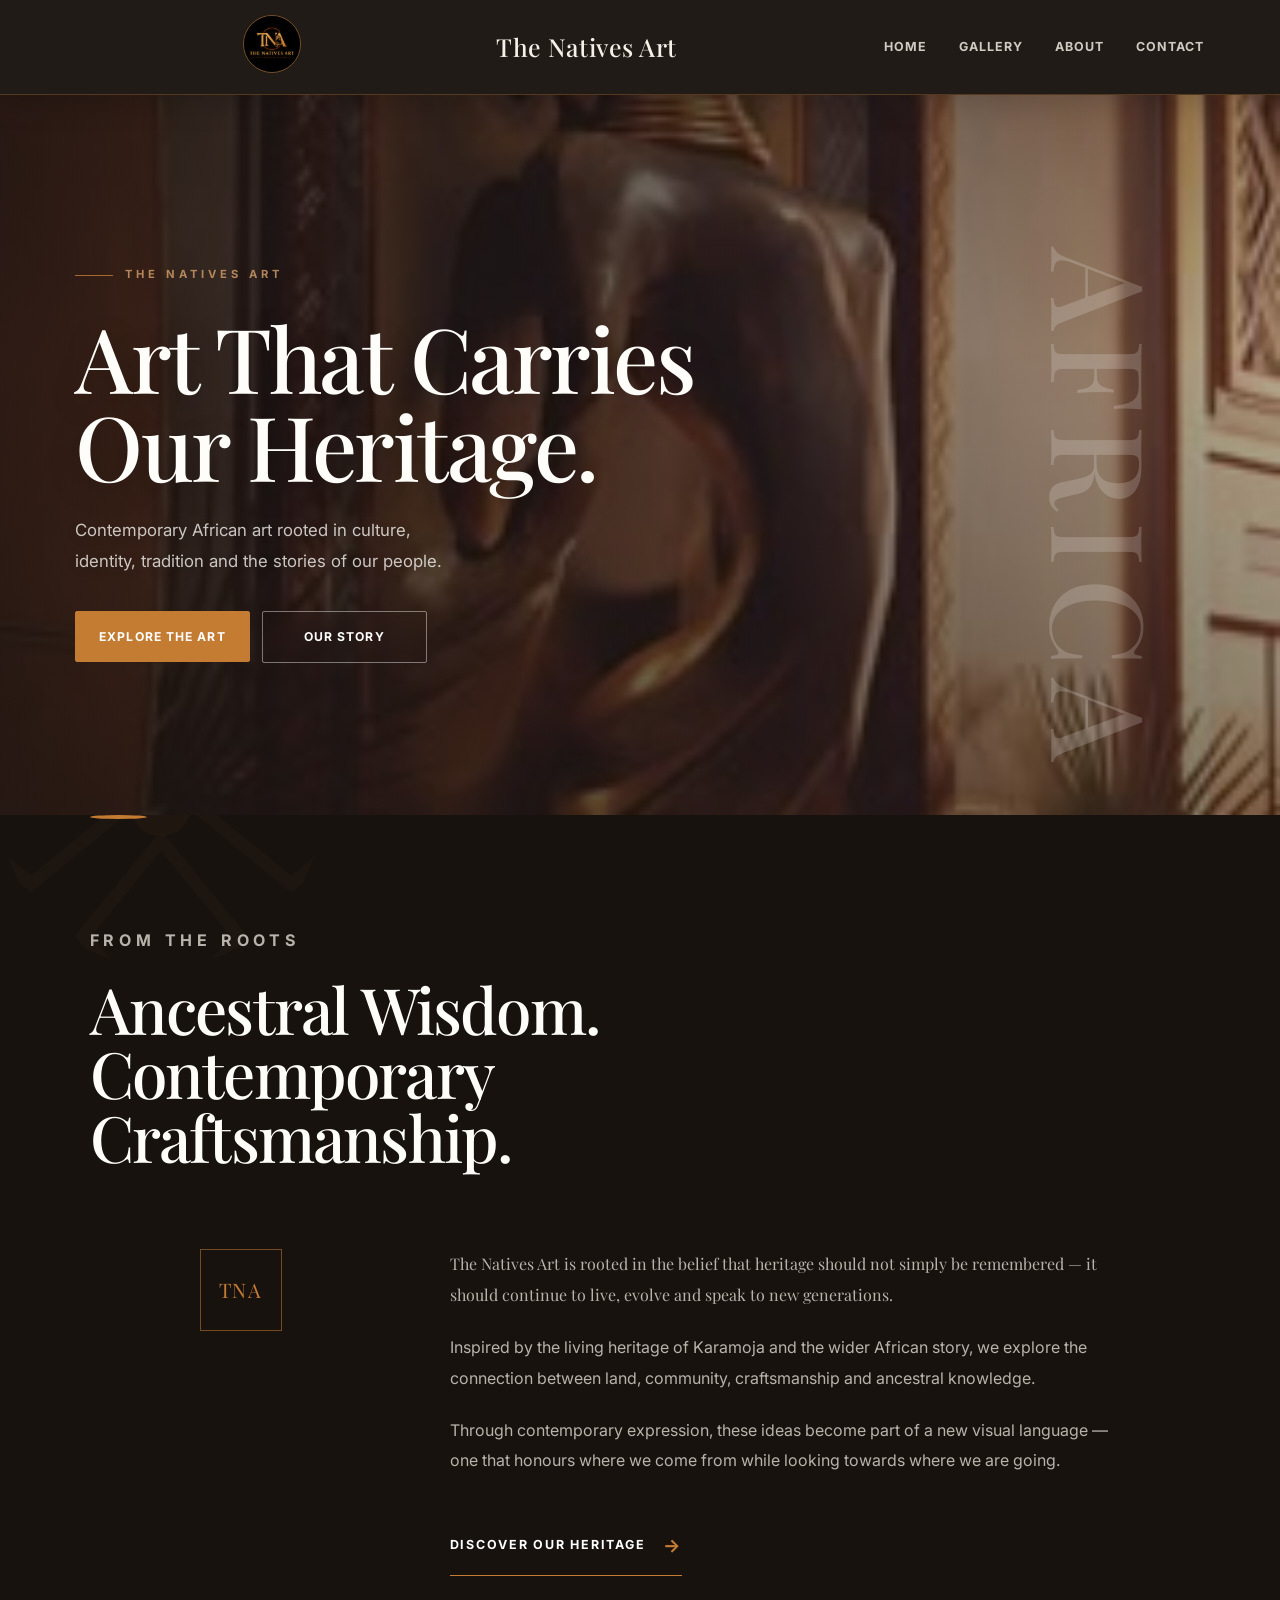
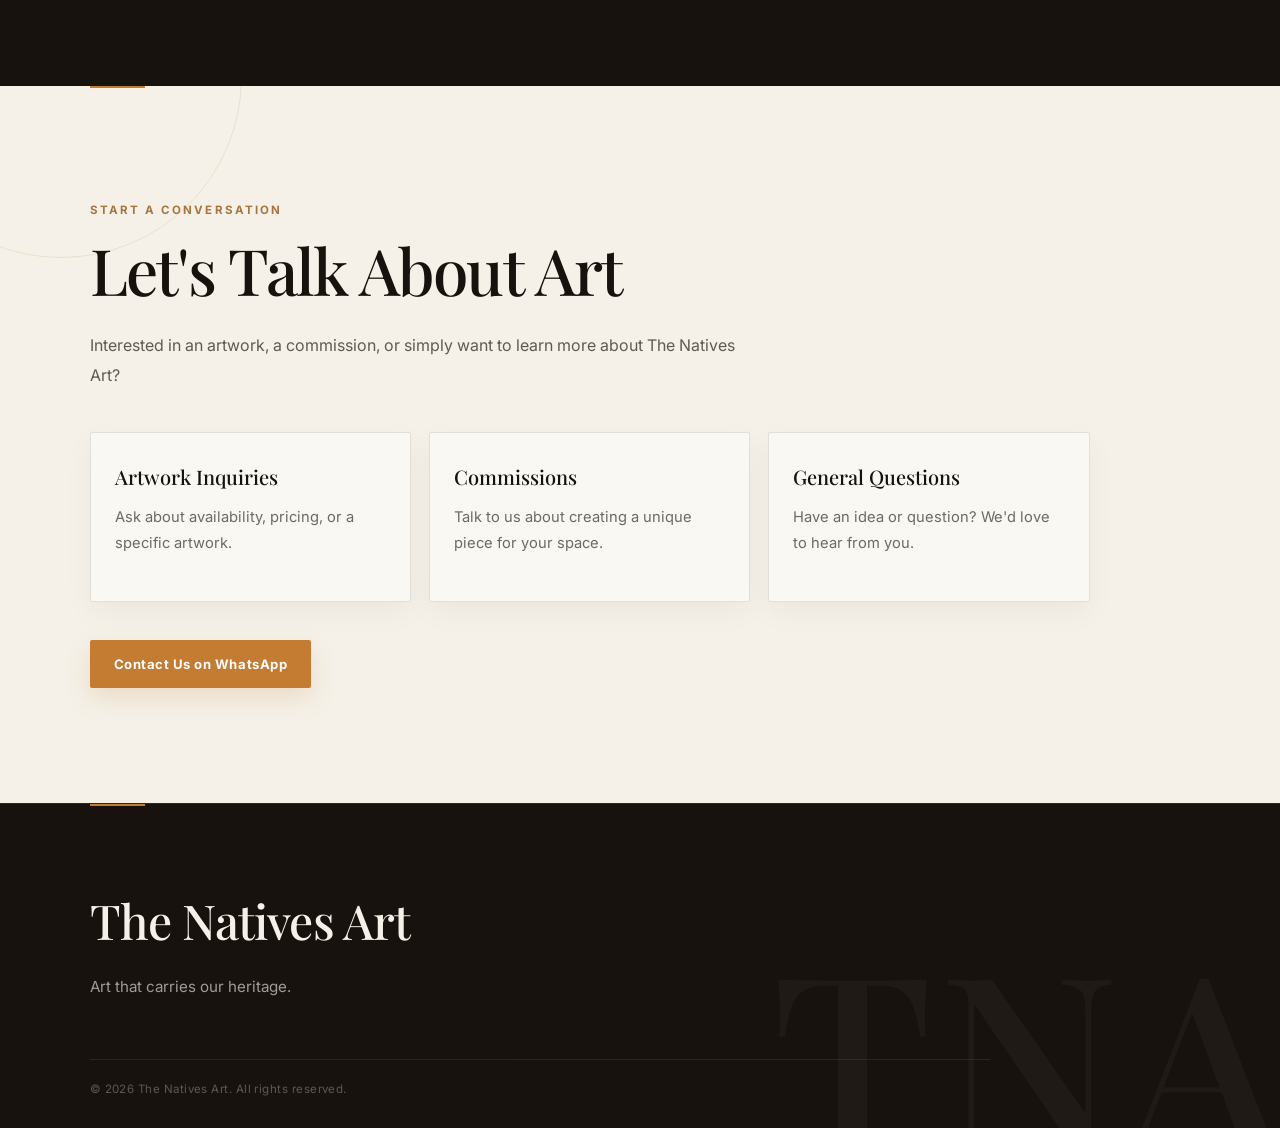
==== commit 6d913444: "Refresh typography with Playfair Display and Inter" ====
--- a/index.html
+++ b/index.html
@@ -15,6 +15,9 @@
     <title>The Natives Art</title>
 
     <link rel="stylesheet" href="style.css">
+<link rel="preconnect" href="https://fonts.googleapis.com">
+<link rel="preconnect" href="https://fonts.gstatic.com" crossorigin>
+<link href="https://fonts.googleapis.com/css2?family=Inter:wght@400;500;600&family=Playfair+Display:wght@500;600;700&display=swap" rel="stylesheet">
 </head>
 
 <body>
--- a/style.css
+++ b/style.css
@@ -5,7 +5,7 @@
 }
 
 body {
-    font-family: Arial, sans-serif;
+    font-family: "Inter", Arial, sans-serif;
     background: #f5f1e8;
     color: #222;
     line-height: 1.6;
@@ -1131,7 +1131,7 @@
 }
 
 .artwork-detail-info h2 {
-    font-family: Georgia, serif;
+    font-family: "Playfair Display", Georgia, serif;
     font-size: clamp(2.3rem, 5vw, 4rem);
     line-height: 1.05;
     color: #17120e;
@@ -1236,7 +1236,7 @@
 .related-heading h2 {
     margin: 0;
     color: #17120e;
-    font-family: Georgia, serif;
+    font-family: "Playfair Display", Georgia, serif;
     font-size: clamp(2rem, 4vw, 3rem);
 }
 
@@ -1287,7 +1287,7 @@
 
 .related-card h3 {
     color: #17120e;
-    font-family: Georgia, serif;
+    font-family: "Playfair Display", Georgia, serif;
     font-size: 1.35rem;
     line-height: 1.2;
     margin: 10px 0 0;
@@ -1409,7 +1409,7 @@
 }
 
 header h1 {
-    font-family: Georgia, "Times New Roman", serif;
+    font-family: "Playfair Display", Georgia, serif;
 }
 
 .hero {
@@ -1417,7 +1417,7 @@
 }
 
 .hero h2 {
-    font-family: Georgia, "Times New Roman", serif;
+    font-family: "Playfair Display", Georgia, serif;
     text-wrap: balance;
 }
 
@@ -1470,7 +1470,7 @@
 
 .contact-content h2,
 .about-content h2 {
-    font-family: Georgia, "Times New Roman", serif;
+    font-family: "Playfair Display", Georgia, serif;
 }
 
 footer {
@@ -1520,7 +1520,7 @@
 }
 
 .art-info h3 {
-    font-family: Georgia, "Times New Roman", serif;
+    font-family: "Playfair Display", Georgia, serif;
 }
 
 .collection-note {
@@ -1868,7 +1868,7 @@
 
 .contact-option h3 {
     margin-bottom: 8px;
-    font-family: Georgia, serif;
+    font-family: "Playfair Display", Georgia, serif;
 }
 
 .contact-option p {
@@ -1919,7 +1919,7 @@
 }
 
 .gallery-intro h2 {
-    font-family: Georgia, "Times New Roman", serif;
+    font-family: "Playfair Display", Georgia, serif;
     font-size: clamp(2.8rem, 6vw, 4.5rem);
     font-weight: 400;
     color: #17120e;
@@ -1993,7 +1993,7 @@
 }
 
 .art-info h3 {
-    font-family: Georgia, "Times New Roman", serif;
+    font-family: "Playfair Display", Georgia, serif;
     font-size: 1.65rem;
     font-weight: 400;
     color: #17120e;
@@ -2043,7 +2043,7 @@
 
 .collection-note p {
     margin-top: 14px;
-    font-family: Georgia, "Times New Roman", serif;
+    font-family: "Playfair Display", Georgia, serif;
     font-size: 1.3rem;
     line-height: 1.6;
     color: #332820;
@@ -2250,7 +2250,7 @@
 }
 
 body.artwork-page-redesign .artwork-detail-info h2 {
-    font-family: Georgia, serif;
+    font-family: "Playfair Display", Georgia, serif;
     font-size: clamp(2.6rem, 4.2vw, 4.3rem);
     line-height: 1.08;
     margin: 0 0 25px;
@@ -2324,7 +2324,7 @@
 }
 
 body.artwork-page-redesign .related-heading h2 {
-    font-family: Georgia, serif;
+    font-family: "Playfair Display", Georgia, serif;
     font-size: clamp(2rem, 3.5vw, 2.8rem);
 }
 
@@ -2404,7 +2404,7 @@
 
 body.artwork-page-redesign .artwork-detail-info h2 {
     color: #17120e;
-    font-family: Georgia, "Times New Roman", serif;
+    font-family: "Playfair Display", Georgia, serif;
     font-weight: 500;
 }
 
@@ -2550,7 +2550,7 @@
 
 .about-content h2 {
     margin-bottom: 38px;
-    font-family: Georgia, "Times New Roman", serif;
+    font-family: "Playfair Display", Georgia, serif;
     font-size: clamp(2.4rem, 5vw, 4.2rem);
     line-height: 1;
     letter-spacing: -1.5px;
@@ -2635,7 +2635,7 @@
 
 .contact-content h2 {
     margin-bottom: 22px;
-    font-family: Georgia, "Times New Roman", serif;
+    font-family: "Playfair Display", Georgia, serif;
     font-size: clamp(2.8rem, 6vw, 4.8rem);
     line-height: 1;
     letter-spacing: -1.5px;
@@ -2669,7 +2669,7 @@
 
 .contact-option h3 {
     margin-bottom: 12px;
-    font-family: Georgia, "Times New Roman", serif;
+    font-family: "Playfair Display", Georgia, serif;
     font-size: 1.3rem;
     font-weight: 400;
     color: #17120e;
@@ -2741,7 +2741,7 @@
     position: absolute;
     right: 4%;
     bottom: -55px;
-    font-family: Georgia, "Times New Roman", serif;
+    font-family: "Playfair Display", Georgia, serif;
     font-size: clamp(7rem, 18vw, 14rem);
     line-height: 1;
     letter-spacing: -8px;
@@ -2758,7 +2758,7 @@
 
 .footer-content h3 {
     margin-bottom: 12px;
-    font-family: Georgia, "Times New Roman", serif;
+    font-family: "Playfair Display", Georgia, serif;
     font-size: 2rem;
     font-weight: 400;
     letter-spacing: 0.5px;
@@ -2852,7 +2852,7 @@
 }
 
 body.artwork-page-redesign .artwork-price {
-    font-family: Georgia, "Times New Roman", serif;
+    font-family: "Playfair Display", Georgia, serif;
     font-size: 1.9rem;
     letter-spacing: 0.2px;
 }
@@ -2931,7 +2931,7 @@
 }
 
 body.artwork-page-redesign .artwork-price {
-    font-family: Georgia, "Times New Roman", serif;
+    font-family: "Playfair Display", Georgia, serif;
     font-size: 1.9rem;
     letter-spacing: 0.2px;
 }
@@ -3010,7 +3010,7 @@
 }
 
 body.roots-rhythm-page .artwork-price {
-    font-family: Georgia, "Times New Roman", serif;
+    font-family: "Playfair Display", Georgia, serif;
     font-size: 1.9rem;
     letter-spacing: 0.2px;
 }
@@ -3101,7 +3101,7 @@
 body.mother-continent-page .artwork-detail-info h2 {
     max-width: 560px;
     margin: 0 0 28px;
-    font-family: Georgia, "Times New Roman", serif;
+    font-family: "Playfair Display", Georgia, serif;
     font-size: clamp(3rem, 5.2vw, 5rem);
     font-weight: 500;
     line-height: 0.96;
@@ -3120,7 +3120,7 @@
 body.mother-continent-page .artwork-price {
     margin-bottom: 28px;
     color: #8a6a43;
-    font-family: Georgia, "Times New Roman", serif;
+    font-family: "Playfair Display", Georgia, serif;
     font-size: 1.85rem;
     font-weight: 500;
 }
@@ -3274,7 +3274,7 @@
 body.roots-rhythm-page .artwork-detail-info h2 {
     max-width: 560px;
     margin: 0 0 28px;
-    font-family: Georgia, "Times New Roman", serif;
+    font-family: "Playfair Display", Georgia, serif;
     font-size: clamp(3rem, 5.2vw, 5rem);
     font-weight: 500;
     line-height: 0.96;
@@ -3293,7 +3293,7 @@
 body.roots-rhythm-page .artwork-price {
     margin-bottom: 28px;
     color: #8a5e36;
-    font-family: Georgia, "Times New Roman", serif;
+    font-family: "Playfair Display", Georgia, serif;
     font-size: 1.85rem;
     font-weight: 500;
 }
@@ -3467,7 +3467,7 @@
     max-width: 580px;
     margin: 0 0 27px;
     color: #17120e;
-    font-family: Georgia, "Times New Roman", serif;
+    font-family: "Playfair Display", Georgia, serif;
     font-size: clamp(3rem, 5vw, 5rem);
     font-weight: 500;
     line-height: 0.97;
@@ -3486,7 +3486,7 @@
 body.artwork-page-redesign .artwork-price {
     margin: 0 0 27px;
     color: #8a6a43;
-    font-family: Georgia, "Times New Roman", serif;
+    font-family: "Playfair Display", Georgia, serif;
     font-size: 1.9rem;
     font-weight: 500;
 }
@@ -3550,7 +3550,7 @@
 
 body.artwork-page-redesign .related-heading h2 {
     color: #17120e;
-    font-family: Georgia, "Times New Roman", serif;
+    font-family: "Playfair Display", Georgia, serif;
     font-weight: 500;
 }
 
@@ -3708,7 +3708,7 @@
     max-width: 820px;
     margin: 0 0 26px;
     color: #fffdf9;
-    font-family: Georgia, "Times New Roman", serif;
+    font-family: "Playfair Display", Georgia, serif;
     font-size: clamp(3.5rem, 7vw, 6.5rem);
     font-weight: 500;
     line-height: 0.98;
@@ -3777,7 +3777,7 @@
 
 .hero-decoration span {
     color: #fff;
-    font-family: Georgia, "Times New Roman", serif;
+    font-family: "Playfair Display", Georgia, serif;
     font-size: clamp(4rem, 10vw, 9rem);
     font-weight: 500;
     letter-spacing: 12px;
@@ -3869,7 +3869,7 @@
     right: -20px;
     bottom: -42px;
     color: rgba(255, 255, 255, 0.035);
-    font-family: Georgia, "Times New Roman", serif;
+    font-family: "Playfair Display", Georgia, serif;
     font-size: clamp(5rem, 13vw, 12rem);
     font-weight: 500;
     letter-spacing: 8px;
@@ -3898,7 +3898,7 @@
     max-width: 700px;
     margin: 0 0 38px;
     color: #fffdf9;
-    font-family: Georgia, "Times New Roman", serif;
+    font-family: "Playfair Display", Georgia, serif;
     font-size: clamp(2.8rem, 5vw, 5rem);
     font-weight: 500;
     line-height: 1;
@@ -3973,7 +3973,7 @@
     right: -35px;
     bottom: -48px;
     color: rgba(23, 18, 14, 0.045);
-    font-family: Georgia, "Times New Roman", serif;
+    font-family: "Playfair Display", Georgia, serif;
     font-size: clamp(5rem, 13vw, 12rem);
     font-weight: 500;
     letter-spacing: 8px;
@@ -4011,7 +4011,7 @@
     max-width: 760px;
     margin: 0 0 28px;
     color: #17120e;
-    font-family: Georgia, "Times New Roman", serif;
+    font-family: "Playfair Display", Georgia, serif;
     font-size: clamp(2.8rem, 5vw, 5rem);
     font-weight: 500;
     line-height: 1;
@@ -4044,7 +4044,7 @@
 body > main #contact .contact-option h3 {
     margin: 0 0 12px;
     color: #17120e;
-    font-family: Georgia, "Times New Roman", serif;
+    font-family: "Playfair Display", Georgia, serif;
     font-size: 1.25rem;
     font-weight: 500;
 }
@@ -4150,7 +4150,7 @@
     right: -10px;
     bottom: -55px;
     color: rgba(255, 255, 255, 0.035);
-    font-family: Georgia, "Times New Roman", serif;
+    font-family: "Playfair Display", Georgia, serif;
     font-size: clamp(9rem, 20vw, 18rem);
     font-weight: 500;
     line-height: 1;
@@ -4178,7 +4178,7 @@
 body > footer .footer-content h3 {
     margin: 0 0 14px;
     color: #f5f1e8;
-    font-family: Georgia, "Times New Roman", serif;
+    font-family: "Playfair Display", Georgia, serif;
     font-size: clamp(2rem, 4vw, 3rem);
     font-weight: 500;
     letter-spacing: -0.8px;
@@ -4258,7 +4258,7 @@
 body > header h1 {
     margin: 0;
     color: #f5f1e8;
-    font-family: Georgia, "Times New Roman", serif;
+    font-family: "Playfair Display", Georgia, serif;
     font-size: 1.55rem;
     font-weight: 500;
     letter-spacing: 0.02em;
@@ -4442,7 +4442,7 @@
 .heritage-heading h2 {
     margin: 0;
     max-width: 900px;
-    font-family: Georgia, "Times New Roman", serif;
+    font-family: "Playfair Display", Georgia, serif;
     font-size: clamp(3rem, 6.5vw, 6.2rem);
     line-height: 0.98;
     font-weight: 500;
@@ -4465,7 +4465,7 @@
     justify-content: center;
     border: 1px solid rgba(196, 123, 50, 0.55);
     color: #c47b32;
-    font-family: Georgia, "Times New Roman", serif;
+    font-family: "Playfair Display", Georgia, serif;
     font-size: 1.25rem;
     letter-spacing: 0.08em;
 }
@@ -4484,7 +4484,7 @@
 .heritage-copy .heritage-lead {
     margin-bottom: 30px;
     color: rgba(255, 255, 255, 0.92);
-    font-family: Georgia, "Times New Roman", serif;
+    font-family: "Playfair Display", Georgia, serif;
     font-size: 1.45rem;
     line-height: 1.55;
 }
@@ -4549,3 +4549,361 @@
         font-size: 1.25rem;
     }
 }
+
+/* =========================================
+   TNA — HERITAGE PAGE
+   ========================================= */
+
+.heritage-page {
+    background: #f5f1e8;
+    color: #17120e;
+}
+
+.heritage-page .heritage-hero {
+    position: relative;
+    min-height: 78vh;
+    display: flex;
+    align-items: center;
+    overflow: hidden;
+    background:
+        linear-gradient(rgba(23, 18, 14, 0.78), rgba(23, 18, 14, 0.88)),
+        url("images/hero.jpg") center / cover no-repeat;
+    color: #fff;
+}
+
+.heritage-page .heritage-hero::after {
+    content: "HERITAGE";
+    position: absolute;
+    right: -30px;
+    bottom: -30px;
+    color: rgba(255, 255, 255, 0.045);
+    font-family: "Playfair Display", Georgia, serif;
+    font-size: clamp(5rem, 16vw, 13rem);
+    line-height: 1;
+    letter-spacing: -0.06em;
+    pointer-events: none;
+}
+
+.heritage-hero-inner {
+    position: relative;
+    z-index: 1;
+    width: min(1100px, 86%);
+    margin: 0 auto;
+    padding: 120px 0;
+}
+
+.heritage-page .heritage-eyebrow {
+    margin: 0 0 25px;
+    color: #c47b32;
+    font-size: 0.72rem;
+    font-weight: 700;
+    letter-spacing: 0.3em;
+    text-transform: uppercase;
+}
+
+.heritage-hero h1 {
+    max-width: 900px;
+    margin: 0;
+    font-family: "Playfair Display", Georgia, serif;
+    font-size: clamp(3.5rem, 8vw, 7.5rem);
+    line-height: 0.94;
+    font-weight: 500;
+    letter-spacing: -0.05em;
+}
+
+.heritage-intro {
+    max-width: 600px;
+    margin: 35px 0 0;
+    color: rgba(255, 255, 255, 0.76);
+    font-size: 1.08rem;
+    line-height: 1.8;
+}
+
+
+/* STORY SECTIONS */
+
+.heritage-story {
+    padding: 130px 7%;
+}
+
+.heritage-story-inner {
+    display: grid;
+    grid-template-columns: 220px minmax(0, 720px);
+    gap: 80px;
+    max-width: 1120px;
+    margin: 0 auto;
+}
+
+.heritage-story-label {
+    padding-top: 8px;
+}
+
+.heritage-story-label span {
+    display: block;
+    margin-bottom: 12px;
+    color: #c47b32;
+    font-family: "Playfair Display", Georgia, serif;
+    font-size: 2rem;
+}
+
+.heritage-story-label p {
+    margin: 0;
+    font-size: 0.68rem;
+    font-weight: 700;
+    letter-spacing: 0.2em;
+    text-transform: uppercase;
+    opacity: 0.55;
+}
+
+.heritage-story-content {
+    max-width: 720px;
+}
+
+.heritage-section-eyebrow {
+    margin: 0 0 20px;
+    color: #8a6a43;
+    font-size: 0.72rem;
+    font-weight: 700;
+    letter-spacing: 0.25em;
+    text-transform: uppercase;
+}
+
+.heritage-story-content h2 {
+    margin: 0 0 35px;
+    font-family: "Playfair Display", Georgia, serif;
+    font-size: clamp(2.8rem, 6vw, 5.2rem);
+    line-height: 1;
+    font-weight: 500;
+    letter-spacing: -0.045em;
+}
+
+.heritage-story-content p {
+    max-width: 650px;
+    margin: 0 0 22px;
+    color: rgba(23, 18, 14, 0.7);
+    font-size: 1rem;
+    line-height: 1.9;
+}
+
+.heritage-story-content .heritage-lead {
+    margin-bottom: 30px;
+    color: #17120e;
+    font-family: "Playfair Display", Georgia, serif;
+    font-size: 1.35rem;
+    line-height: 1.6;
+}
+
+
+/* KARAMOJA SECTION */
+
+.heritage-karamoja {
+    background: #17120e;
+    color: #fff;
+}
+
+.heritage-karamoja .heritage-story-content p {
+    color: rgba(255, 255, 255, 0.67);
+}
+
+.heritage-karamoja .heritage-story-content .heritage-lead {
+    color: rgba(255, 255, 255, 0.92);
+}
+
+.heritage-karamoja .heritage-section-eyebrow {
+    color: #c47b32;
+}
+
+.heritage-karamoja .heritage-story-label p {
+    color: rgba(255, 255, 255, 0.5);
+}
+
+
+/* UGANDA SECTION */
+
+.heritage-uganda {
+    background: #f5f1e8;
+}
+
+
+/* AFRICA SECTION */
+
+.heritage-africa {
+    background: #e8dfd0;
+}
+
+
+/* CLOSING */
+
+.heritage-closing {
+    padding: 140px 24px;
+    background: #17120e;
+    color: #fff;
+    text-align: center;
+}
+
+.heritage-closing-inner {
+    max-width: 900px;
+    margin: 0 auto;
+}
+
+.heritage-closing h2 {
+    margin: 0;
+    font-family: "Playfair Display", Georgia, serif;
+    font-size: clamp(2.8rem, 6vw, 5.5rem);
+    line-height: 1;
+    font-weight: 500;
+    letter-spacing: -0.045em;
+}
+
+.heritage-closing .heritage-button {
+    display: inline-flex;
+    align-items: center;
+    gap: 18px;
+    margin-top: 45px;
+    padding: 15px 0;
+    border-bottom: 1px solid #c47b32;
+    color: #fff;
+    text-decoration: none;
+    font-size: 0.78rem;
+    font-weight: 700;
+    letter-spacing: 0.14em;
+    text-transform: uppercase;
+}
+
+.heritage-closing .heritage-button span {
+    color: #c47b32;
+    font-size: 1.15rem;
+}
+
+
+/* MOBILE */
+
+@media (max-width: 800px) {
+
+    .heritage-page .heritage-hero {
+        min-height: 72vh;
+    }
+
+    .heritage-hero-inner {
+        width: calc(100% - 44px);
+        padding: 90px 0;
+    }
+
+    .heritage-hero h1 {
+        font-size: clamp(3rem, 15vw, 5rem);
+    }
+
+    .heritage-intro {
+        font-size: 0.98rem;
+    }
+
+    .heritage-story {
+        padding: 90px 24px;
+    }
+
+    .heritage-story-inner {
+        grid-template-columns: 1fr;
+        gap: 40px;
+    }
+
+    .heritage-story-label {
+        padding-top: 0;
+    }
+
+    .heritage-story-content h2 {
+        font-size: clamp(2.7rem, 13vw, 4.5rem);
+    }
+
+    .heritage-story-content .heritage-lead {
+        font-size: 1.2rem;
+    }
+
+    .heritage-closing {
+        padding: 100px 24px;
+    }
+
+}
+
+/* =========================================
+   HERITAGE — KARAMOJA VISUAL PANEL
+   ========================================= */
+
+.heritage-story-inner {
+    position: relative;
+}
+
+.heritage-story-visual {
+    width: 100%;
+    margin-bottom: 55px;
+}
+
+.heritage-visual-frame {
+    position: relative;
+    width: 100%;
+    height: 360px;
+    overflow: hidden;
+    background: #17120e;
+}
+
+.heritage-visual-frame img {
+    width: 100%;
+    height: 100%;
+    object-fit: cover;
+    display: block;
+    filter: saturate(.82);
+}
+
+.heritage-visual-frame::after {
+    content: "";
+    position: absolute;
+    inset: 0;
+    background: linear-gradient(
+        to top,
+        rgba(23, 18, 14, .78),
+        rgba(23, 18, 14, .05) 65%
+    );
+    pointer-events: none;
+}
+
+.heritage-visual-frame span {
+    position: absolute;
+    left: 28px;
+    bottom: 24px;
+    z-index: 2;
+    font-size: .68rem;
+    letter-spacing: .28em;
+    font-weight: 700;
+    color: #f5f1e8;
+}
+
+@media (min-width: 900px) {
+    .heritage-story-visual {
+        width: 48%;
+        margin-bottom: 0;
+    }
+
+    .heritage-story-visual + .heritage-story-content {
+        width: 42%;
+    }
+
+    .heritage-story-inner {
+        display: flex;
+        align-items: center;
+        justify-content: space-between;
+        gap: 8%;
+    }
+
+    .heritage-visual-frame {
+        height: 520px;
+    }
+}
+
+@media (max-width: 899px) {
+    .heritage-story-visual {
+        margin-bottom: 45px;
+    }
+
+    .heritage-visual-frame {
+        height: 300px;
+    }
+}
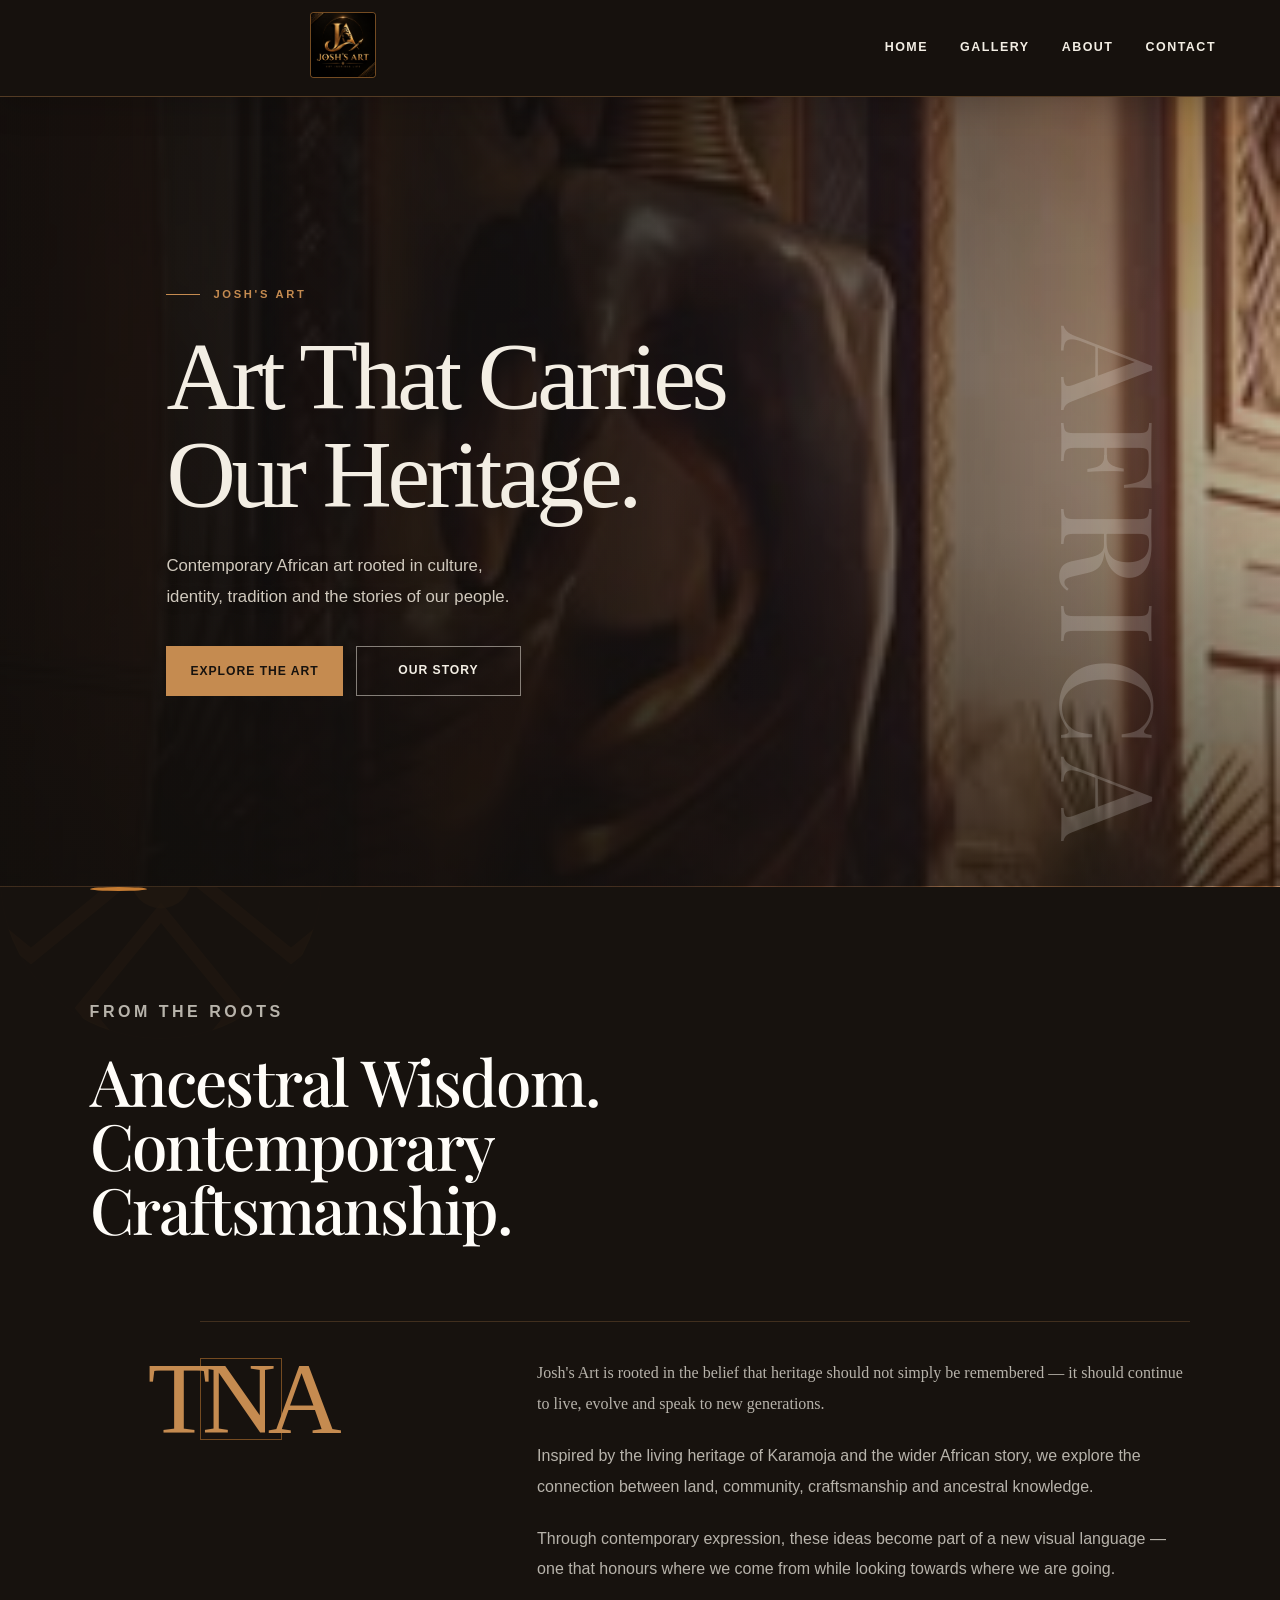
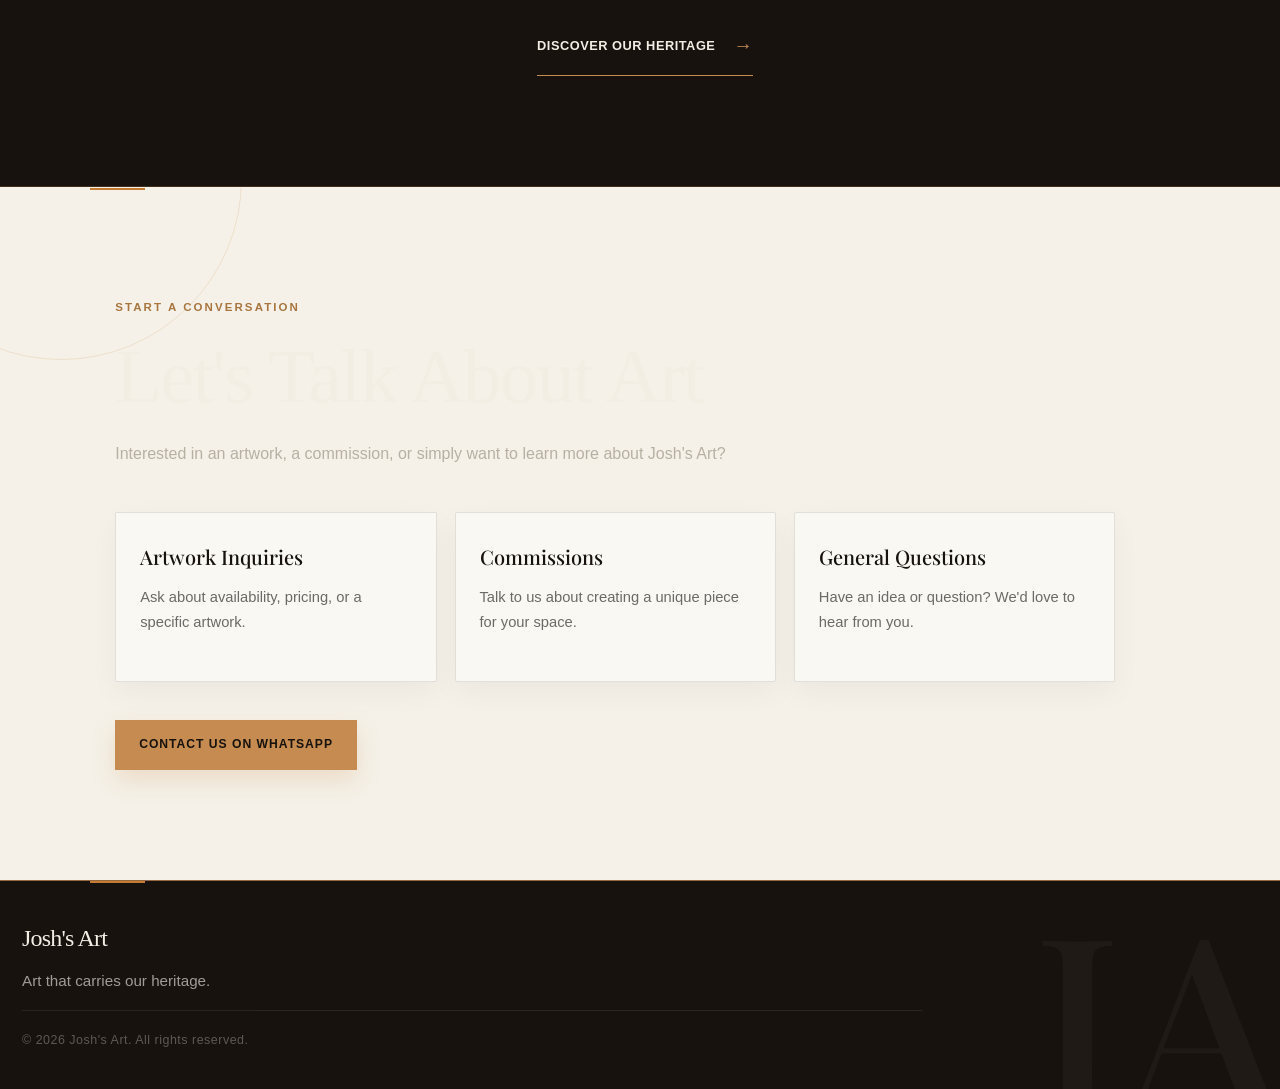
==== commit 8994c96c: "Publish premium Josh's Art branding and gallery" ====
--- a/index.html
+++ b/index.html
@@ -5,26 +5,27 @@
     <meta charset="UTF-8">
     <meta name="viewport" content="width=device-width, initial-scale=1.0">
 
-    <meta name="description" content="The Natives Art is an African art gallery celebrating heritage, identity and contemporary creativity.">
+    <meta name="description" content="Josh's Art is an African art gallery celebrating heritage, identity and contemporary creativity.">
     <meta property="og:type" content="website">
-    <meta property="og:title" content="The Natives Art">
+    <meta property="og:title" content="Josh's Art">
     <meta property="og:description" content="Discover African-inspired art celebrating heritage, identity and creativity.">
     <meta property="og:image" content="images/hero.jpg">
-    <meta property="og:site_name" content="The Natives Art">
+    <meta property="og:site_name" content="Josh's Art">
 
-    <title>The Natives Art</title>
+    <title>Josh's Art</title>
 
     <link rel="stylesheet" href="style.css">
-<link rel="preconnect" href="https://fonts.googleapis.com">
-<link rel="preconnect" href="https://fonts.gstatic.com" crossorigin>
-<link href="https://fonts.googleapis.com/css2?family=Inter:wght@400;500;600&family=Playfair+Display:wght@500;600;700&display=swap" rel="stylesheet">
+    <link rel="preconnect" href="https://fonts.googleapis.com">
+    <link rel="preconnect" href="https://fonts.gstatic.com" crossorigin>
+    <link href="https://fonts.googleapis.com/css2?family=Inter:wght@400;500;600&family=Playfair+Display:wght@500;600;700&display=swap" rel="stylesheet">
+    <link rel="stylesheet" href="homepage-premium.css">
 </head>
 
-<body>
+<body class="home-premium">
 
     <header>
-        <img src="images/tna-logo.jpg" alt="The Natives Art Logo" class="site-logo">
-        <h1>The Natives Art</h1>
+        <img src="images/joshs-art-logo.png" alt="Josh's Art Logo" class="site-logo">
+        <h1>Josh's Art</h1>
 
         <nav class="main-nav">
     <button class="menu-toggle" type="button" aria-label="Open menu">
@@ -46,7 +47,7 @@
 
         <section id="home" class="hero">
             <div class="hero-content">
-                <p class="hero-label">THE NATIVES ART</p>
+                <p class="hero-label">JOSH'S ART</p>
 
                 <h2>Art That Carries<br>Our Heritage.</h2>
 
@@ -82,7 +83,7 @@
 
             <div class="heritage-copy">
                 <p class="heritage-lead">
-                    The Natives Art is rooted in the belief that heritage
+                    Josh's Art is rooted in the belief that heritage
                     should not simply be remembered — it should continue
                     to live, evolve and speak to new generations.
                 </p>
@@ -117,7 +118,7 @@
 
         <p>
             Interested in an artwork, a commission, or simply want to
-            learn more about The Natives Art?
+            learn more about Josh's Art?
         </p>
 
         <div class="contact-options">
@@ -149,14 +150,14 @@
     </main>
     <footer>
     <div class="footer-content">
-        <h3>The Natives Art</h3>
+        <h3>Josh's Art</h3>
 
         <p>
             Art that carries our heritage.
         </p>
 
         <p class="copyright">
-            © 2026 The Natives Art. All rights reserved.
+            © 2026 Josh's Art. All rights reserved.
         </p>
     </div>
 </footer>
--- a/style.css
+++ b/style.css
@@ -2196,7 +2196,7 @@
 }
 
 /* =========================================
-   THE NATIVES ART — CLEAN EDITORIAL GALLERY
+   JOSH'S ART — CLEAN EDITORIAL GALLERY
    ========================================= */
 
 body.artwork-page-redesign {
@@ -2737,7 +2737,7 @@
 }
 
 footer::before {
-    content: "TNA";
+    content: "JA";
     position: absolute;
     right: 4%;
     bottom: -55px;
@@ -2816,7 +2816,7 @@
 }
 
 body.artwork-page-redesign .artwork-detail-image::after {
-    content: "THE NATIVES ART";
+    content: "JOSH'S ART";
     position: absolute;
     left: 28px;
     bottom: 12px;
@@ -3388,48 +3388,56 @@
     padding-bottom: 90px;
 }
 
+
+/* =========================================
+   TNA — UNIFIED HERITAGE GALLERY DESIGN
+   ========================================= */
+
 /* Back navigation */
 body.artwork-page-redesign .back-link {
     display: inline-flex;
     align-items: center;
-    gap: 9px;
-    margin-bottom: 38px;
-    color: #8a6a43;
-    font-size: 0.82rem;
+    gap: 10px;
+    margin-bottom: clamp(28px, 4vw, 48px);
+    color: #80603b;
+    font-size: 0.76rem;
     font-weight: 700;
-    letter-spacing: 1.4px;
+    letter-spacing: 1.8px;
     text-transform: uppercase;
     text-decoration: none;
+    transition: color 0.25s ease;
 }
 
 body.artwork-page-redesign .back-link:hover {
     color: #17120e;
 }
 
-/* Main composition */
+/* Editorial gallery composition */
 body.artwork-page-redesign .artwork-detail {
-    grid-template-columns: minmax(0, 1.08fr) minmax(320px, 0.92fr);
-    gap: clamp(48px, 7vw, 100px);
+    grid-template-columns: minmax(0, 1.08fr) minmax(0, 0.82fr);
     align-items: center;
-}
-
-/* Artwork frame */
+    gap: clamp(32px, 6vw, 88px);
+}
+
+/* Artwork presentation */
 body.artwork-page-redesign .artwork-detail-image {
     position: relative;
-    background: #e7ded0;
-    padding: 22px;
-    border: 1px solid rgba(138, 106, 67, 0.25);
+    isolation: isolate;
+    box-sizing: border-box;
+    padding: clamp(14px, 2.3vw, 28px);
+    background: #eae0d1;
+    border: 1px solid rgba(138, 106, 67, 0.3);
     border-radius: 2px;
-    box-shadow: 0 24px 60px rgba(23, 18, 14, 0.13);
+    box-shadow: 0 26px 65px rgba(36, 27, 18, 0.12);
 }
 
 body.artwork-page-redesign .artwork-detail-image::before {
     content: "";
     position: absolute;
-    inset: 10px;
-    border: 1px solid rgba(138, 106, 67, 0.18);
+    z-index: 2;
+    inset: 9px;
+    border: 1px solid rgba(138, 106, 67, 0.23);
     pointer-events: none;
-    z-index: 2;
 }
 
 body.artwork-page-redesign .artwork-detail-image img {
@@ -3438,29 +3446,42 @@
     display: block;
     width: 100%;
     height: auto;
-    max-height: 720px;
+    max-height: 760px;
     object-fit: contain;
-    transition: transform 0.8s cubic-bezier(0.2, 0.7, 0.2, 1);
+    transition: transform 0.55s ease;
 }
 
 body.artwork-page-redesign .artwork-detail-image:hover img {
     transform: scale(1.012);
 }
 
-/* Information column */
+/* Curated artwork story */
 body.artwork-page-redesign .artwork-detail-info {
-    padding: 15px 0;
-    max-width: 530px;
+    width: 100%;
+    min-width: 0;
+    max-width: 560px;
+    padding: 12px 0;
 }
 
 body.artwork-page-redesign .artwork-detail-info .art-category {
+    display: inline-flex;
+    align-items: center;
+    gap: 12px;
+    margin: 0 0 24px;
+    color: #90653b;
+    font-size: 0.7rem;
+    font-weight: 700;
+    letter-spacing: 2.8px;
+    line-height: 1.6;
+    text-transform: uppercase;
+}
+
+body.artwork-page-redesign .artwork-detail-info .art-category::before {
+    content: "";
     display: inline-block;
-    margin-bottom: 20px;
-    color: #9a6b3f;
-    font-size: 0.68rem;
-    font-weight: 700;
-    letter-spacing: 3.5px;
-    text-transform: uppercase;
+    width: 30px;
+    height: 1px;
+    background: #b17a40;
 }
 
 body.artwork-page-redesign .artwork-detail-info h2 {
@@ -3472,142 +3493,238 @@
     font-weight: 500;
     line-height: 0.97;
     letter-spacing: -2px;
+    text-wrap: balance;
 }
 
 body.artwork-page-redesign .artwork-description {
-    max-width: 500px;
-    margin-bottom: 30px;
-    color: #6f665e;
-    font-size: 1.02rem;
-    line-height: 1.9;
-}
-
-/* Price */
-body.artwork-page-redesign .artwork-price {
+    max-width: 56ch;
     margin: 0 0 27px;
     color: #8a6a43;
-    font-family: "Playfair Display", Georgia, serif;
-    font-size: 1.9rem;
-    font-weight: 500;
-}
-
-/* Artwork information */
+    font-size: 1rem;
+    line-height: 1.95;
+}
+
+/* Price presentation */
+body.artwork-page-redesign .artwork-price {
+    display: inline-flex;
+    align-items: center;
+    margin: 0 0 27px;
+    padding: 13px 18px;
+    background: #eee5d8;
+    border-left: 3px solid #b67b3e;
+    color: #694720;
+    font-family: Georgia, "Times New Roman", serif;
+    font-size: clamp(1.45rem, 2.4vw, 1.9rem);
+    font-weight: 400;
+    line-height: 1.4;
+}
+
+/* Artwork details */
 body.artwork-page-redesign .artwork-meta {
-    max-width: 500px;
-    margin-bottom: 30px;
-    padding: 17px 0;
-    border-top: 1px solid #d8cfc3;
-    border-bottom: 1px solid #d8cfc3;
+    max-width: 540px;
+    margin: 0 0 28px;
+    padding: 8px 0;
+    border-top: 1px solid #d8cbb9;
+    border-bottom: 1px solid #d8cbb9;
 }
 
 body.artwork-page-redesign .artwork-meta p {
-    padding: 8px 0;
-    font-size: 0.88rem;
+    display: flex;
+    justify-content: space-between;
+    align-items: baseline;
+    gap: 18px;
+    margin: 0;
+    padding: 12px 0;
+    border-bottom: 1px solid rgba(138, 106, 67, 0.15);
+    font-size: 0.87rem;
+    line-height: 1.65;
+}
+
+body.artwork-page-redesign .artwork-meta p:last-child {
+    border-bottom: 0;
 }
 
 body.artwork-page-redesign .artwork-meta strong {
-    color: #17120e;
-    font-weight: 700;
+    flex-shrink: 0;
+    color: #33271b;
+    font-weight: 600;
 }
 
 body.artwork-page-redesign .artwork-meta span {
-    color: #756b63;
-}
-
-/* Actions */
+    color: #71665a;
+    text-align: right;
+    overflow-wrap: anywhere;
+}
+
+/* Clear, refined actions */
 body.artwork-page-redesign .artwork-actions {
     display: flex;
     flex-wrap: wrap;
     gap: 12px;
+    margin-top: 28px;
 }
 
 body.artwork-page-redesign .artwork-actions .button {
-    min-width: 175px;
-    padding: 14px 22px;
+    display: inline-flex;
+    align-items: center;
+    justify-content: center;
+    box-sizing: border-box;
+    min-height: 50px;
+    min-width: 0;
+    padding: 14px 20px;
+    border: 1px solid #17120e;
     border-radius: 2px;
-    font-size: 0.78rem;
+    font-size: 0.74rem;
     font-weight: 700;
-    letter-spacing: 1.1px;
+    letter-spacing: 1px;
+    line-height: 1.5;
+    text-align: center;
+    text-decoration: none;
     text-transform: uppercase;
-}
-
-/* Related collection */
+    transition: background-color 0.25s ease, color 0.25s ease,
+                border-color 0.25s ease, transform 0.25s ease;
+}
+
+body.artwork-page-redesign .artwork-actions a:first-child {
+    background: #17120e;
+    color: #f5f1e8;
+}
+
+body.artwork-page-redesign .artwork-actions a:first-child:hover {
+    background: #80603b;
+    border-color: #80603b;
+    color: #fff;
+    transform: translateY(-2px);
+}
+
+body.artwork-page-redesign .artwork-actions a:nth-child(2) {
+    background: transparent;
+    border-color: #aa8a66;
+    color: #30251b;
+}
+
+body.artwork-page-redesign .artwork-actions a:nth-child(2):hover {
+    background: #eee5d8;
+    border-color: #80603b;
+    transform: translateY(-2px);
+}
+
+body.artwork-page-redesign .artwork-actions a:focus-visible,
+body.artwork-page-redesign .back-link:focus-visible,
+body.artwork-page-redesign .related-card a:focus-visible {
+    outline: 2px solid #b67b3e;
+    outline-offset: 4px;
+}
+
+/* Curated related collection */
 body.artwork-page-redesign .related-artworks {
     max-width: 1320px;
-    margin-top: 10px;
-    padding-top: 68px;
-    border-top: 1px solid #d8cfc3;
+    margin-top: 26px;
+    padding-top: clamp(42px, 6vw, 76px);
+    border-top: 1px solid #d8cbb9;
 }
 
 body.artwork-page-redesign .related-heading {
-    margin-bottom: 35px;
+    margin-bottom: 32px;
+    padding-left: 18px;
+    border-left: 3px solid #b67b3e;
 }
 
 body.artwork-page-redesign .related-heading p {
-    color: #9a6b3f;
-    letter-spacing: 3px;
+    color: #90653b;
+    letter-spacing: 2.5px;
 }
 
 body.artwork-page-redesign .related-heading h2 {
     color: #17120e;
     font-family: "Playfair Display", Georgia, serif;
     font-weight: 500;
-}
-
-/* Mobile */
+    line-height: 1.2;
+}
+
+body.artwork-page-redesign .related-grid {
+    gap: 24px;
+}
+
+body.artwork-page-redesign .related-card {
+    overflow: hidden;
+    background: #f0e8dc;
+    border: 1px solid rgba(138, 106, 67, 0.22);
+    border-radius: 2px;
+    box-shadow: 0 5px 18px rgba(36, 27, 18, 0.045);
+    transition: transform 0.3s ease, box-shadow 0.3s ease,
+                border-color 0.3s ease;
+}
+
+body.artwork-page-redesign .related-card img {
+    display: block;
+    width: 100%;
+    height: auto;
+    transition: transform 0.4s ease;
+}
+
+body.artwork-page-redesign .related-card:hover {
+    transform: translateY(-4px);
+    border-color: rgba(182, 123, 62, 0.7);
+    box-shadow: 0 14px 30px rgba(36, 27, 18, 0.1);
+}
+
+body.artwork-page-redesign .related-card:hover img {
+    transform: scale(1.025);
+}
+
+body.artwork-page-redesign .related-card h3 {
+    color: #211911;
+    font-family: Georgia, "Times New Roman", serif;
+    font-weight: 400;
+    line-height: 1.4;
+}
+
+/* Tablet and mobile */
 @media (max-width: 800px) {
-
     body.artwork-page-redesign .artwork-page {
-        padding-top: 30px;
-        padding-bottom: 65px;
+        padding-top: 28px;
+        padding-bottom: 58px;
+    }
+
+    body.artwork-page-redesign .artwork-detail {
+        grid-template-columns: minmax(0, 1fr);
+        gap: 30px;
+    }
+
+    body.artwork-page-redesign .artwork-detail-image {
+        padding: 16px;
+    }
+
+    body.artwork-page-redesign .artwork-detail-info {
+        max-width: 680px;
+        padding-top: 4px;
+    }
+
+    body.artwork-page-redesign .artwork-detail-info h2 {
+        max-width: 620px;
+        font-size: clamp(2.7rem, 8vw, 4.3rem);
+    }
+
+    body.artwork-page-redesign .related-artworks {
+        margin-top: 16px;
+    }
+}
+
+@media (max-width: 480px) {
+    body.artwork-page-redesign .artwork-page {
+        padding-right: 16px;
+        padding-left: 16px;
     }
 
     body.artwork-page-redesign .back-link {
-        margin-bottom: 28px;
+        margin-bottom: 24px;
+        font-size: 0.7rem;
+        letter-spacing: 1.3px;
     }
 
     body.artwork-page-redesign .artwork-detail {
-        grid-template-columns: 1fr;
-        gap: 32px;
-    }
-
-    body.artwork-page-redesign .artwork-detail-image {
-        padding: 15px;
-    }
-
-    body.artwork-page-redesign .artwork-detail-image::before {
-        inset: 8px;
-    }
-
-    body.artwork-page-redesign .artwork-detail-info {
-        max-width: none;
-        padding: 5px 0;
-    }
-
-    body.artwork-page-redesign .artwork-detail-info h2 {
-        font-size: clamp(2.7rem, 10vw, 4rem);
-        letter-spacing: -1.3px;
-    }
-
-    body.artwork-page-redesign .artwork-description {
-        font-size: 1rem;
-        line-height: 1.8;
-    }
-
-    body.artwork-page-redesign .related-artworks {
-        padding-top: 50px;
-    }
-}
-
-@media (max-width: 480px) {
-
-    body.artwork-page-redesign .artwork-page {
-        padding-left: 16px;
-        padding-right: 16px;
-    }
-
-    body.artwork-page-redesign .artwork-detail {
-        gap: 27px;
+        gap: 25px;
     }
 
     body.artwork-page-redesign .artwork-detail-image {
@@ -3619,23 +3736,57 @@
     }
 
     body.artwork-page-redesign .artwork-detail-info h2 {
-        font-size: 2.55rem;
+        font-size: clamp(2.45rem, 11vw, 3.2rem);
+        letter-spacing: -0.04em;
+    }
+
+    body.artwork-page-redesign .artwork-description {
+        font-size: 0.96rem;
+        line-height: 1.85;
+    }
+
+    body.artwork-page-redesign .artwork-meta p {
+        gap: 12px;
+        font-size: 0.82rem;
     }
 
     body.artwork-page-redesign .artwork-actions {
         flex-direction: column;
+        gap: 10px;
     }
 
     body.artwork-page-redesign .artwork-actions .button {
         width: 100%;
-        box-sizing: border-box;
+        min-height: 49px;
+    }
+
+    body.artwork-page-redesign .related-grid {
+        gap: 16px;
     }
 
     body.artwork-page-redesign .related-artworks {
-        padding-left: 16px;
-        padding-right: 16px;
-    }
-}
+        padding-right: 0;
+        padding-left: 0;
+    }
+}
+
+/* Respect reduced-motion preferences */
+@media (prefers-reduced-motion: reduce) {
+    body.artwork-page-redesign .artwork-detail-image img,
+    body.artwork-page-redesign .artwork-actions .button,
+    body.artwork-page-redesign .related-card,
+    body.artwork-page-redesign .related-card img {
+        transition: none;
+    }
+
+    body.artwork-page-redesign .artwork-detail-image:hover img,
+    body.artwork-page-redesign .artwork-actions .button:hover,
+    body.artwork-page-redesign .related-card:hover,
+    body.artwork-page-redesign .related-card:hover img {
+        transform: none;
+    }
+}
+
 
 /* =========================================
    TNA — PREMIUM HOMEPAGE HERO
@@ -4145,7 +4296,7 @@
 }
 
 body > footer::before {
-    content: "TNA";
+    content: "JA";
     position: absolute;
     right: -10px;
     bottom: -55px;
--- a/homepage-premium.css
+++ b/homepage-premium.css
@@ -0,0 +1,759 @@
+/* JOSH'S ART — PREMIUM HOMEPAGE */
+body.home-premium {
+    --tna-bg: #11110f;
+    --tna-panel: #191814;
+    --tna-cream: #f3eee4;
+    --tna-muted: #b7b0a3;
+    --tna-bronze: #c58b50;
+    background: var(--tna-bg);
+    color: var(--tna-cream);
+    font-family: Arial, Helvetica, sans-serif;
+}
+
+/* Premium sticky header */
+body.home-premium > header {
+    min-height: 84px;
+    padding: 12px clamp(18px, 5vw, 76px);
+    gap: 16px;
+    background: rgba(17, 17, 15, .96);
+    border-bottom: 1px solid rgba(197, 139, 80, .35);
+    box-shadow: 0 8px 30px rgba(0, 0, 0, .18);
+}
+
+body.home-premium .site-logo {
+    width: 52px;
+    height: 52px;
+    border-radius: 2px;
+}
+
+body.home-premium > header h1 {
+    color: var(--tna-cream);
+    font-family: Georgia, "Times New Roman", serif;
+    font-size: clamp(1rem, 2vw, 1.3rem);
+    letter-spacing: .04em;
+}
+
+body.home-premium .nav-links {
+    gap: clamp(16px, 2.5vw, 34px);
+}
+
+body.home-premium .nav-links a {
+    color: var(--tna-cream);
+    font-size: .78rem;
+    text-transform: uppercase;
+    letter-spacing: .12em;
+}
+
+body.home-premium .nav-links a::after {
+    background: var(--tna-bronze);
+}
+
+body.home-premium .menu-toggle {
+    background: var(--tna-panel);
+    border: 1px solid rgba(197, 139, 80, .5);
+    border-radius: 2px;
+}
+
+/* Cinematic hero */
+body.home-premium .hero {
+    position: relative;
+    isolation: isolate;
+    min-height: min(790px, calc(100svh - 84px));
+    padding: clamp(80px, 12vw, 150px) clamp(22px, 9vw, 130px);
+    align-items: flex-start;
+    justify-content: center;
+    text-align: left;
+    background-image:
+        linear-gradient(90deg,
+            rgba(13, 12, 10, .94) 0%,
+            rgba(13, 12, 10, .77) 48%,
+            rgba(13, 12, 10, .25) 100%),
+        linear-gradient(0deg, rgba(13, 12, 10, .38), transparent 45%),
+        url("images/hero.jpg");
+    background-size: cover;
+    background-position: center;
+    background-attachment: scroll;
+}
+
+body.home-premium .hero-content {
+    position: relative;
+    z-index: 2;
+    width: min(100%, 760px);
+}
+
+body.home-premium .hero-label {
+    display: flex;
+    align-items: center;
+    gap: 13px;
+    margin-bottom: 26px;
+    color: var(--tna-bronze);
+    font-size: .74rem;
+    font-weight: 700;
+    letter-spacing: .24em;
+}
+
+body.home-premium .hero-label::before {
+    content: "";
+    width: 34px;
+    height: 1px;
+    background: var(--tna-bronze);
+}
+
+body.home-premium .hero h2 {
+    margin: 0 0 26px;
+    color: var(--tna-cream);
+    font-family: Georgia, "Times New Roman", serif;
+    font-size: clamp(3rem, 7.5vw, 6.7rem);
+    font-weight: 400;
+    line-height: 1.02;
+    letter-spacing: -.045em;
+    text-shadow: none;
+}
+
+body.home-premium .hero-text {
+    max-width: 530px;
+    margin-bottom: 34px;
+    color: #d0c9bd;
+    font-size: clamp(1rem, 1.5vw, 1.12rem);
+    line-height: 1.9;
+    text-shadow: none;
+}
+
+body.home-premium .hero-buttons {
+    display: flex;
+    flex-wrap: wrap;
+    align-items: center;
+    gap: 13px;
+}
+
+body.home-premium .hero-buttons .button,
+body.home-premium #contact .button {
+    min-height: 50px;
+    display: inline-flex;
+    align-items: center;
+    justify-content: center;
+    padding: 14px 23px;
+    border: 1px solid var(--tna-bronze);
+    border-radius: 0;
+    background: var(--tna-bronze);
+    color: #17120e;
+    font-size: .76rem;
+    font-weight: 700;
+    letter-spacing: .08em;
+    text-decoration: none;
+    text-transform: uppercase;
+    transition: background .25s ease, color .25s ease;
+}
+
+body.home-premium .hero-buttons .button:hover,
+body.home-premium #contact .button:hover {
+    background: transparent;
+    color: var(--tna-cream);
+}
+
+body.home-premium .hero-buttons .secondary-button {
+    background: transparent;
+    color: var(--tna-cream);
+    border-color: rgba(243, 238, 228, .5);
+}
+
+body.home-premium .hero-buttons .secondary-button:hover {
+    border-color: var(--tna-bronze);
+    color: var(--tna-bronze);
+}
+
+body.home-premium .hero-decoration {
+    position: absolute;
+    right: 5%;
+    bottom: 34px;
+    z-index: 1;
+    color: rgba(243, 238, 228, .65);
+    font-size: .68rem;
+    letter-spacing: .3em;
+}
+
+/* Heritage story */
+body.home-premium .heritage-home {
+    max-width: none;
+    margin: 0;
+    padding: clamp(72px, 10vw, 125px) clamp(22px, 9vw, 130px);
+    background: var(--tna-bg);
+    color: var(--tna-cream);
+    text-align: left;
+}
+
+body.home-premium .heritage-inner {
+    width: 100%;
+    max-width: 1240px;
+    margin: 0 auto;
+}
+
+body.home-premium .heritage-eyebrow,
+body.home-premium .contact-eyebrow {
+    margin-bottom: 20px;
+    color: var(--tna-bronze);
+    font-size: .72rem;
+    font-weight: 700;
+    letter-spacing: .22em;
+}
+
+body.home-premium .heritage-heading h2 {
+    color: var(--tna-cream);
+    font-family: Georgia, "Times New Roman", serif;
+    font-size: clamp(2.3rem, 5vw, 4.5rem);
+    font-weight: 400;
+    line-height: 1.12;
+    letter-spacing: -.025em;
+}
+
+body.home-premium .heritage-content {
+    display: grid;
+    grid-template-columns: minmax(100px, .55fr) minmax(0, 1.45fr);
+    gap: clamp(28px, 7vw, 100px);
+    align-items: start;
+    margin-top: 54px;
+    padding-top: 36px;
+    border-top: 1px solid rgba(243, 238, 228, .16);
+}
+
+body.home-premium .heritage-mark {
+    color: var(--tna-bronze);
+    font-family: Georgia, "Times New Roman", serif;
+    font-size: clamp(3.5rem, 8vw, 7rem);
+    line-height: 1;
+    letter-spacing: -.08em;
+}
+
+body.home-premium .heritage-copy p {
+    margin-bottom: 21px;
+    color: var(--tna-muted);
+    font-size: .98rem;
+    line-height: 1.95;
+}
+
+body.home-premium .heritage-copy .heritage-lead {
+    color: var(--tna-cream);
+    font-family: Georgia, "Times New Roman", serif;
+    font-size: clamp(1.3rem, 2.5vw, 1.8rem);
+    line-height: 1.55;
+}
+
+body.home-premium .heritage-button {
+    display: inline-flex;
+    align-items: center;
+    gap: 18px;
+    margin-top: 10px;
+    padding: 14px 0;
+    border-bottom: 1px solid var(--tna-bronze);
+    color: var(--tna-cream);
+    font-size: .8rem;
+    font-weight: 700;
+    letter-spacing: .04em;
+    text-decoration: none;
+}
+
+body.home-premium .heritage-button span {
+    color: var(--tna-bronze);
+    font-size: 1.2rem;
+}
+
+/* Contact section */
+body.home-premium #contact {
+    max-width: none;
+    margin: 0;
+    padding: clamp(65px, 9vw, 110px) clamp(22px, 9vw, 130px);
+    border-top: 1px solid rgba(243, 238, 228, .12);
+    background: var(--tna-panel);
+    color: var(--tna-cream);
+    text-align: left;
+}
+
+body.home-premium .contact-content {
+    max-width: 1240px;
+    margin: 0 auto;
+}
+
+body.home-premium #contact h2 {
+    margin-bottom: 20px;
+    color: var(--tna-cream);
+    font-family: Georgia, "Times New Roman", serif;
+    font-size: clamp(2.6rem, 6vw, 5rem);
+    font-weight: 400;
+    line-height: 1.1;
+}
+
+body.home-premium #contact .contact-content > p:not(.contact-eyebrow) {
+    max-width: 650px;
+    color: var(--tna-muted);
+    line-height: 1.9;
+}
+
+body.home-premium .contact-options {
+    display: grid;
+    grid-template-columns: repeat(3, minmax(0, 1fr));
+    gap: 18px;
+    margin: 38px 0;
+}
+
+body.home-premium .contact-option {
+    padding: 25px 20px;
+    border: 1px solid rgba(243, 238, 228, .15);
+    background: rgba(255, 255, 255, .015);
+}
+
+body.home-premium .contact-option h3 {
+    margin-bottom: 12px;
+    color: var(--tna-cream);
+    font-family: Georgia, "Times New Roman", serif;
+    font-size: 1.25rem;
+    font-weight: 400;
+}
+
+body.home-premium .contact-option p {
+    color: var(--tna-muted);
+    font-size: .9rem;
+    line-height: 1.8;
+}
+
+/* Footer */
+body.home-premium > footer {
+    padding: 38px 22px;
+    border-top: 1px solid rgba(197, 139, 80, .35);
+    background: #0c0c0a;
+    color: var(--tna-muted);
+}
+
+body.home-premium .footer-content h3 {
+    margin-bottom: 10px;
+    color: var(--tna-cream);
+    font-family: Georgia, "Times New Roman", serif;
+    font-size: 1.5rem;
+    font-weight: 400;
+}
+
+body.home-premium .footer-content .copyright {
+    margin-top: 16px;
+    font-size: .78rem;
+}
+
+/* Responsive refinements */
+@media (max-width: 700px) {
+    body.home-premium > header {
+        min-height: 70px;
+        padding: 9px 16px;
+        gap: 11px;
+    }
+
+    body.home-premium .site-logo {
+        width: 43px;
+        height: 43px;
+    }
+
+    body.home-premium > header h1 {
+        font-size: .94rem;
+        letter-spacing: .01em;
+        white-space: normal;
+    }
+
+    body.home-premium .nav-links {
+        padding: 90px 28px 30px;
+        background: #11110f;
+    }
+
+    body.home-premium .nav-links a {
+        color: var(--tna-cream);
+        font-size: .85rem;
+    }
+
+    body.home-premium .menu-close {
+        color: var(--tna-cream);
+        background: transparent;
+    }
+
+    body.home-premium .hero {
+        min-height: 690px;
+        min-height: min(760px, calc(100svh - 70px));
+        padding: 86px 24px 90px;
+        background-image:
+            linear-gradient(90deg, rgba(13, 12, 10, .84), rgba(13, 12, 10, .40)),
+            linear-gradient(0deg, rgba(13, 12, 10, .65), transparent 70%),
+            url("images/hero.jpg");
+        background-position: 57% center;
+    }
+
+    body.home-premium .hero-label {
+        margin-bottom: 23px;
+        font-size: .65rem;
+        letter-spacing: .17em;
+    }
+
+    body.home-premium .hero h2 {
+        font-size: clamp(2.8rem, 12vw, 4.4rem);
+        line-height: 1.05;
+    }
+
+    body.home-premium .hero-text {
+        max-width: 440px;
+        font-size: .96rem;
+        line-height: 1.8;
+    }
+
+    body.home-premium .hero-buttons {
+        align-items: stretch;
+        flex-direction: column;
+        max-width: 290px;
+    }
+
+    body.home-premium .hero-buttons .button {
+        width: 100%;
+        text-align: center;
+    }
+
+    body.home-premium .hero-decoration {
+        right: 22px;
+        bottom: 22px;
+        font-size: .58rem;
+    }
+
+    body.home-premium .heritage-home {
+        padding: 72px 24px;
+    }
+
+    body.home-premium .heritage-content {
+        grid-template-columns: 1fr;
+        gap: 25px;
+        margin-top: 34px;
+        padding-top: 28px;
+    }
+
+    body.home-premium .heritage-mark {
+        font-size: 3.6rem;
+    }
+
+    body.home-premium #contact {
+        padding: 70px 24px;
+    }
+
+    body.home-premium .contact-options {
+        grid-template-columns: 1fr;
+        gap: 12px;
+        margin: 30px 0;
+    }
+
+    body.home-premium .contact-option {
+        padding: 22px;
+    }
+}
+
+@media (prefers-reduced-motion: reduce) {
+    body.home-premium *,
+    body.home-premium *::before,
+    body.home-premium *::after {
+        scroll-behavior: auto !important;
+        transition-duration: .01ms !important;
+        animation-duration: .01ms !important;
+    }
+}
+
+/* ==========================================
+   TNA LUXURY DETAILING — REFINED EDITION
+   ========================================== */
+
+body.home-premium {
+    --tna-line: rgba(197, 139, 80, 0.24);
+    --tna-line-hover: rgba(197, 139, 80, 0.72);
+    --tna-gold-light: #e2b77d;
+    --tna-ease: cubic-bezier(0.22, 1, 0.36, 1);
+    -webkit-font-smoothing: antialiased;
+    text-rendering: optimizeLegibility;
+}
+
+body.home-premium > header {
+    position: sticky;
+    top: 0;
+    z-index: 1000;
+    backdrop-filter: blur(16px);
+    -webkit-backdrop-filter: blur(16px);
+    transition:
+        background 0.35s ease,
+        border-color 0.35s ease,
+        box-shadow 0.35s ease;
+}
+
+body.home-premium .site-logo {
+    object-fit: contain;
+    transition: transform 0.45s var(--tna-ease);
+}
+
+body.home-premium .site-logo:hover {
+    transform: scale(1.045);
+}
+
+body.home-premium .nav-links a {
+    position: relative;
+    padding: 12px 0;
+    text-decoration: none;
+    transition: color 0.3s ease;
+}
+
+body.home-premium .nav-links a::after {
+    content: "";
+    position: absolute;
+    right: 0;
+    bottom: 4px;
+    left: 0;
+    height: 1px;
+    background: linear-gradient(
+        90deg,
+        var(--tna-bronze),
+        var(--tna-gold-light)
+    );
+    transform: scaleX(0);
+    transform-origin: left center;
+    transition: transform 0.4s var(--tna-ease);
+}
+
+body.home-premium .nav-links a:hover,
+body.home-premium .nav-links a:focus-visible {
+    color: var(--tna-gold-light);
+}
+
+body.home-premium .nav-links a:hover::after,
+body.home-premium .nav-links a:focus-visible::after {
+    transform: scaleX(1);
+}
+
+body.home-premium .nav-links a:focus-visible,
+body.home-premium .menu-toggle:focus-visible,
+body.home-premium .menu-close:focus-visible,
+body.home-premium a:focus-visible,
+body.home-premium button:focus-visible {
+    outline: 2px solid var(--tna-gold-light);
+    outline-offset: 5px;
+}
+
+body.home-premium .menu-toggle {
+    position: relative;
+    overflow: hidden;
+    transition:
+        color 0.3s ease,
+        border-color 0.3s ease,
+        background 0.3s ease,
+        transform 0.3s ease;
+}
+
+body.home-premium .menu-toggle:hover {
+    border-color: var(--tna-gold-light);
+    background: rgba(197, 139, 80, 0.12);
+}
+
+body.home-premium .hero {
+    border-bottom: 1px solid var(--tna-line);
+}
+
+body.home-premium .hero-content {
+    animation: tnaHeroEnter 1s var(--tna-ease) both;
+}
+
+body.home-premium .hero-label {
+    animation: tnaHeroEnter 0.8s 0.08s var(--tna-ease) both;
+}
+
+body.home-premium .hero h2 {
+    text-wrap: balance;
+    max-width: 900px;
+    animation: tnaHeroEnter 0.9s 0.16s var(--tna-ease) both;
+}
+
+body.home-premium .hero-text {
+    animation: tnaHeroEnter 0.9s 0.25s var(--tna-ease) both;
+}
+
+body.home-premium .hero-buttons {
+    animation: tnaHeroEnter 0.9s 0.34s var(--tna-ease) both;
+}
+
+@keyframes tnaHeroEnter {
+    from {
+        opacity: 0;
+        transform: translateY(18px);
+    }
+    to {
+        opacity: 1;
+        transform: translateY(0);
+    }
+}
+
+body.home-premium .hero-buttons .button,
+body.home-premium #contact .button {
+    position: relative;
+    overflow: hidden;
+    transition:
+        background 0.35s ease,
+        color 0.35s ease,
+        border-color 0.35s ease,
+        transform 0.35s var(--tna-ease),
+        box-shadow 0.35s ease;
+}
+
+body.home-premium .hero-buttons .button:hover,
+body.home-premium #contact .button:hover {
+    transform: translateY(-2px);
+    border-color: var(--tna-gold-light);
+    box-shadow: 0 8px 24px rgba(0, 0, 0, 0.2);
+}
+
+body.home-premium .heritage-home,
+body.home-premium #contact {
+    position: relative;
+    isolation: isolate;
+}
+
+body.home-premium .heritage-home {
+    border-bottom: 1px solid var(--tna-line);
+}
+
+body.home-premium .heritage-eyebrow,
+body.home-premium .contact-eyebrow {
+    display: flex;
+    align-items: center;
+    gap: 14px;
+    line-height: 1.6;
+}
+
+body.home-premium .heritage-heading h2,
+body.home-premium #contact h2 {
+    text-wrap: balance;
+}
+
+body.home-premium .heritage-content {
+    border-top-color: var(--tna-line);
+}
+
+body.home-premium .heritage-button {
+    width: fit-content;
+    max-width: 100%;
+    transition:
+        color 0.3s ease,
+        border-color 0.3s ease,
+        gap 0.35s var(--tna-ease);
+}
+
+body.home-premium .heritage-button:hover {
+    gap: 25px;
+    color: var(--tna-gold-light);
+    border-bottom-color: var(--tna-gold-light);
+}
+
+body.home-premium .heritage-button span {
+    transition: transform 0.35s var(--tna-ease);
+}
+
+body.home-premium .heritage-button:hover span {
+    transform: translateX(4px);
+}
+
+body.home-premium .contact-option {
+    position: relative;
+    border-color: var(--tna-line);
+    transition:
+        transform 0.4s var(--tna-ease),
+        border-color 0.35s ease,
+        background 0.35s ease;
+}
+
+body.home-premium .contact-option:hover {
+    transform: translateY(-4px);
+    border-color: var(--tna-line-hover);
+    background: rgba(197, 139, 80, 0.045);
+}
+
+body.home-premium > footer {
+    border-top-color: var(--tna-line-hover);
+}
+
+body.home-premium .footer-content a {
+    transition: color 0.3s ease;
+}
+
+body.home-premium .footer-content a:hover {
+    color: var(--tna-gold-light);
+}
+
+/* Mobile precision */
+@media (max-width: 700px) {
+    body.home-premium > header {
+        backdrop-filter: blur(12px);
+        -webkit-backdrop-filter: blur(12px);
+    }
+
+    body.home-premium .nav-links a {
+        width: fit-content;
+        max-width: 100%;
+        padding: 14px 0;
+        font-size: 0.9rem;
+        letter-spacing: 0.16em;
+    }
+
+    body.home-premium .nav-links a::after {
+        bottom: 7px;
+    }
+
+    body.home-premium .hero {
+        background-attachment: scroll;
+    }
+
+    body.home-premium .hero h2 {
+        max-width: 12ch;
+        text-wrap: pretty;
+    }
+
+    body.home-premium .heritage-button {
+        gap: 14px;
+    }
+
+    body.home-premium .contact-option:hover {
+        transform: translateY(-2px);
+    }
+}
+
+/* Avoid unwanted motion for accessibility */
+@media (prefers-reduced-motion: reduce) {
+    body.home-premium .hero-content,
+    body.home-premium .hero-label,
+    body.home-premium .hero h2,
+    body.home-premium .hero-text,
+    body.home-premium .hero-buttons {
+        animation: none !important;
+    }
+
+    body.home-premium .site-logo,
+    body.home-premium .nav-links a::after,
+    body.home-premium .contact-option,
+    body.home-premium .hero-buttons .button,
+    body.home-premium #contact .button {
+        transition: none !important;
+    }
+}
+
+/* JOSH'S ART — refined logo header */
+body.home-premium .site-logo {
+    width: 66px;
+    height: 66px;
+    flex: 0 0 66px;
+    object-fit: contain;
+    border-radius: 4px;
+    background: #11110f;
+}
+
+body.home-premium > header h1 {
+    display: none;
+}
+
+@media (max-width: 700px) {
+    body.home-premium .site-logo {
+        width: 54px;
+        height: 54px;
+        flex: 0 0 54px;
+    }
+}
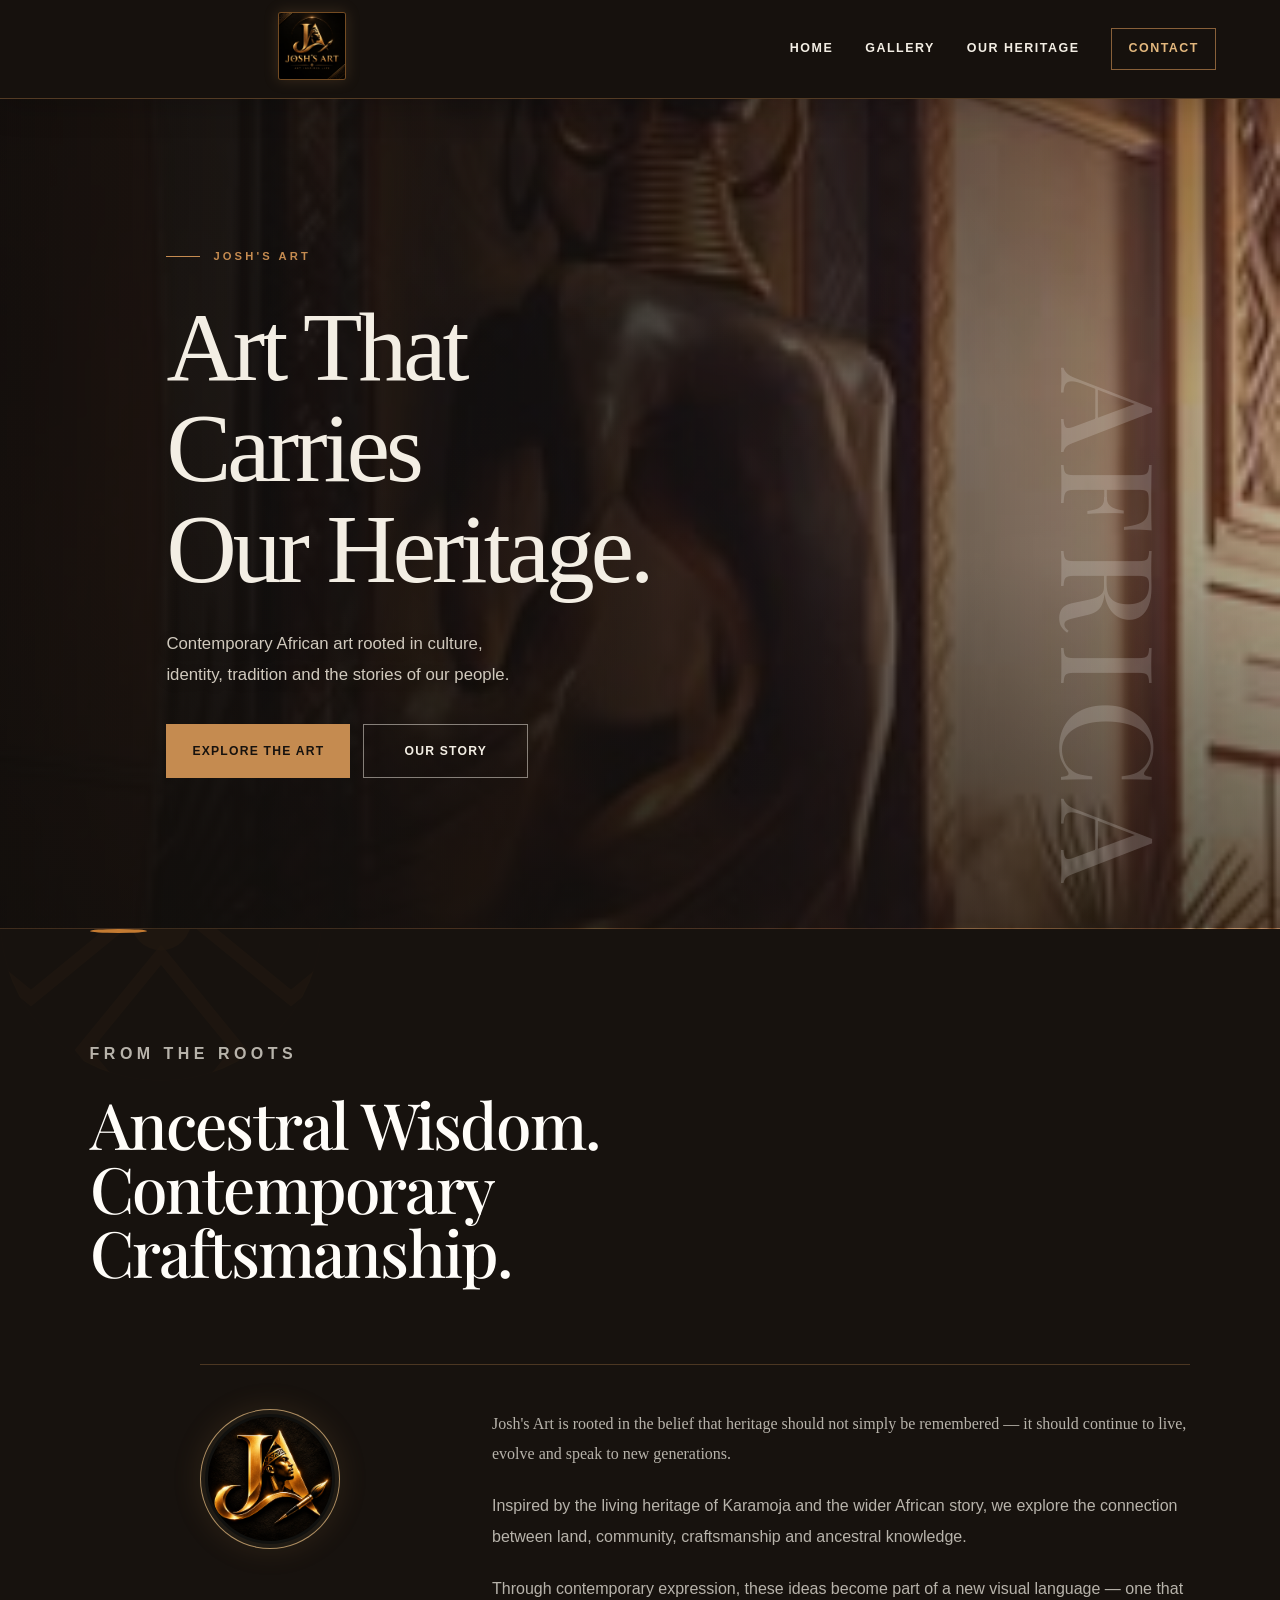
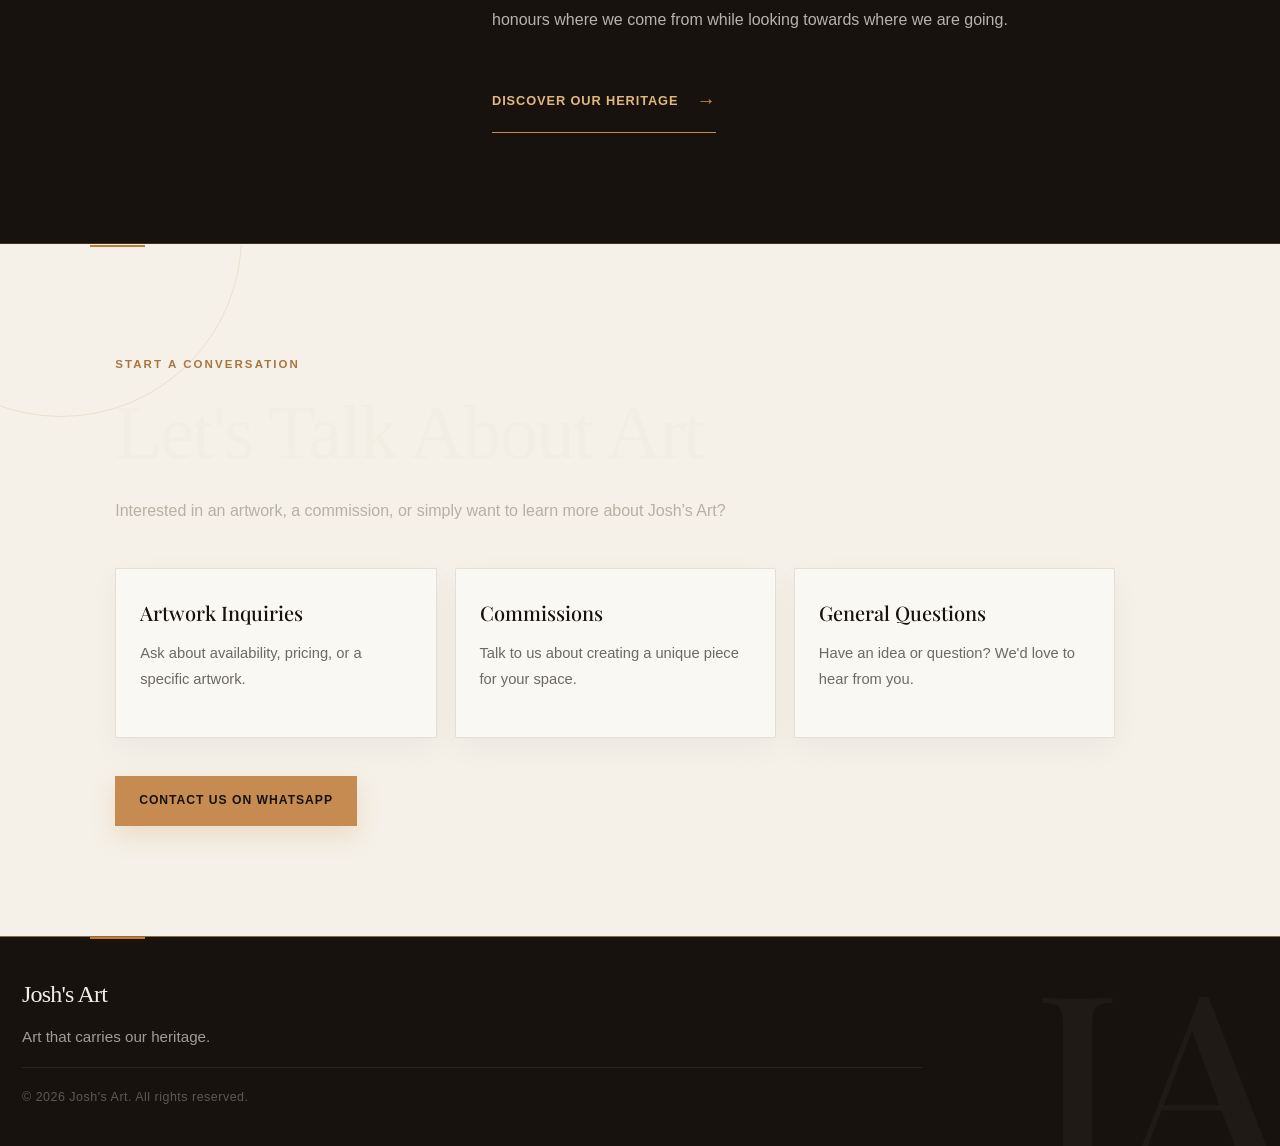
==== commit fb854626: "Publish Josh's Art gallery and artwork details" ====
--- a/index.html
+++ b/index.html
@@ -37,7 +37,7 @@
         <button class="menu-close" type="button" aria-label="Close menu">×</button>
         <a href="#home">Home</a>
         <a href="featured.html">Gallery</a>
-        <a href="#about">About</a>
+        <a href="#about">Our Heritage</a>
         <a href="#contact">Contact</a>
     </div>
 </nav>
@@ -79,7 +79,7 @@
         </div>
 
         <div class="heritage-content">
-            <div class="heritage-mark">TNA</div>
+            <div class="heritage-mark"><img src="images/ja-monogram.png" alt="JA gold monogram"></div>
 
             <div class="heritage-copy">
                 <p class="heritage-lead">
@@ -138,7 +138,7 @@
             </div>
         </div>
 
-        <a href="https://wa.me/256787551195?text=Hello%20The%20Natives%20Art%2C%20I%27d%20like%20to%20make%20an%20inquiry."
+        <a href="https://wa.me/256787551195?text=Hello%20Josh%27s%20Art%2C%20I%27d%20like%20to%20make%20an%20inquiry."
            class="button"
            target="_blank"
            rel="noopener">
--- a/style.css
+++ b/style.css
@@ -517,27 +517,6 @@
     .menu-overlay.active {
         opacity: 1;
         pointer-events: auto;
-    }
-}
-
-/* African-inspired pattern for mobile menu */
-@media (max-width: 600px) {
-}
-
-@media (max-width: 600px) {
-    .nav-links {
-        background-color: #17120e !important;
-        background-image: url("images/african-pattern.svg") !important;
-        background-repeat: repeat !important;
-        background-size: 120px 120px !important;
-    }
-
-    .nav-links .menu-close {
-        position: absolute;
-        top: 20px;
-        right: 25px;
-        z-index: 2;
-        color: white;
     }
 }
 
@@ -5058,3 +5037,163 @@
         height: 300px;
     }
 }
+
+
+/* JOSH'S ART — UNIFIED PREMIUM MOBILE NAVIGATION */
+@media (max-width: 720px) {
+    body.home-premium .main-nav .menu-toggle,
+    body.gallery-premium-clean .main-nav .menu-toggle,
+    body.heritage-page .main-nav .menu-toggle {
+        display: flex;
+        position: relative;
+        z-index: 1101;
+        width: 46px;
+        height: 46px;
+        min-width: 46px;
+        min-height: 46px;
+        align-items: center;
+        justify-content: center;
+        margin-left: auto;
+        color: #e2b77d;
+        background: #191814;
+        border: 1px solid rgba(197, 139, 80, .55);
+        border-radius: 3px;
+        font-size: 1.35rem;
+        cursor: pointer;
+    }
+
+    body.home-premium .main-nav .nav-links,
+    body.gallery-premium-clean .main-nav .nav-links,
+    body.heritage-page .main-nav .nav-links {
+        position: fixed;
+        inset: 0 0 0 auto;
+        z-index: 1100;
+        display: flex;
+        flex-direction: column;
+        align-items: stretch;
+        justify-content: flex-start;
+        gap: 8px;
+        width: min(340px, 88vw);
+        height: 100vh;
+        height: 100dvh;
+        box-sizing: border-box;
+        padding: 104px 30px 36px;
+        overflow-y: auto;
+        background:
+            radial-gradient(
+                ellipse at top right,
+                rgba(197, 139, 80, .14),
+                transparent 52%
+            ),
+            #11110f;
+        border-left: 1px solid rgba(197, 139, 80, .42);
+        box-shadow: -18px 0 55px rgba(0, 0, 0, .48);
+        transform: translate3d(105%, 0, 0);
+        visibility: hidden;
+        transition:
+            transform .28s cubic-bezier(.22, 1, .36, 1),
+            visibility .28s;
+        will-change: transform;
+    }
+
+    body.home-premium .main-nav .nav-links.active,
+    body.gallery-premium-clean .main-nav .nav-links.active,
+    body.heritage-page .main-nav .nav-links.active {
+        transform: translate3d(0, 0, 0);
+        visibility: visible;
+    }
+
+    body.home-premium .main-nav .nav-links a,
+    body.gallery-premium-clean .main-nav .nav-links a,
+    body.heritage-page .main-nav .nav-links a {
+        display: block;
+        width: 100%;
+        box-sizing: border-box;
+        padding: 16px 0;
+        color: #f3eee4;
+        border-bottom: 1px solid rgba(197, 139, 80, .16);
+        font-size: .82rem;
+        font-weight: 600;
+        letter-spacing: .14em;
+        line-height: 1.5;
+        text-align: left;
+        text-decoration: none;
+        text-transform: uppercase;
+    }
+
+    body.home-premium .main-nav .nav-links a::after,
+    body.gallery-premium-clean .main-nav .nav-links a::after,
+    body.heritage-page .main-nav .nav-links a::after {
+        left: 0;
+        right: auto;
+        bottom: 5px;
+        width: 100%;
+        height: 1px;
+        background: linear-gradient(90deg, #c58b50, #e2b77d);
+        transform: scaleX(0);
+        transform-origin: left;
+    }
+
+    body.home-premium .main-nav .nav-links a:hover::after,
+    body.home-premium .main-nav .nav-links a:focus-visible::after,
+    body.gallery-premium-clean .main-nav .nav-links a:hover::after,
+    body.gallery-premium-clean .main-nav .nav-links a:focus-visible::after,
+    body.heritage-page .main-nav .nav-links a:hover::after,
+    body.heritage-page .main-nav .nav-links a:focus-visible::after {
+        transform: scaleX(1);
+    }
+
+    body.home-premium .main-nav .menu-close,
+    body.gallery-premium-clean .main-nav .menu-close,
+    body.heritage-page .main-nav .menu-close {
+        position: absolute;
+        top: 22px;
+        right: 22px;
+        display: flex;
+        width: 44px;
+        height: 44px;
+        align-items: center;
+        justify-content: center;
+        color: #e2b77d;
+        background: rgba(197, 139, 80, .07);
+        border: 1px solid rgba(197, 139, 80, .48);
+        border-radius: 3px;
+        font-size: 1.8rem;
+        cursor: pointer;
+    }
+
+    body.home-premium .menu-overlay,
+    body.gallery-premium-clean .menu-overlay,
+    body.heritage-page .menu-overlay {
+        position: fixed;
+        inset: 0;
+        z-index: 1050;
+        display: block;
+        background: rgba(5, 5, 4, .76);
+        -webkit-backdrop-filter: blur(4px);
+        backdrop-filter: blur(4px);
+        opacity: 0;
+        visibility: hidden;
+        pointer-events: none;
+        transition: opacity .22s ease, visibility .22s ease;
+    }
+
+    body.home-premium .menu-overlay.active,
+    body.gallery-premium-clean .menu-overlay.active,
+    body.heritage-page .menu-overlay.active {
+        opacity: 1;
+        visibility: visible;
+        pointer-events: auto;
+    }
+}
+
+@media (prefers-reduced-motion: reduce) {
+    body.home-premium .main-nav .nav-links,
+    body.gallery-premium-clean .main-nav .nav-links,
+    body.heritage-page .main-nav .nav-links,
+    body.home-premium .menu-overlay,
+    body.gallery-premium-clean .menu-overlay,
+    body.heritage-page .menu-overlay {
+        transition: none !important;
+    }
+}
--- a/homepage-premium.css
+++ b/homepage-premium.css
@@ -757,3 +757,562 @@
         flex: 0 0 54px;
     }
 }
+
+/* JOSH'S ART — SIGNATURE LOGO REFINEMENT */
+body.home-premium > header {
+min-height: 96px;
+gap: 18px;
+}
+
+body.home-premium .site-logo {
+width: 66px;
+height: 66px;
+flex-shrink: 0;
+object-fit: contain;
+filter: drop-shadow(0 0 8px rgba(197, 139, 80, 0.18));
+}
+
+body.home-premium .site-logo:hover {
+transform: scale(1.06);
+filter: drop-shadow(0 0 12px rgba(226, 183, 125, 0.3));
+}
+
+@media (max-width: 700px) {
+body.home-premium > header {
+min-height: 76px;
+gap: 12px;
+}
+
+body.home-premium .site-logo {
+    width: 52px;
+    height: 52px;
+}
+
+}
+
+
+/* Balanced Josh's Art header and heritage signature */
+body.home-premium > header {
+min-height: 82px;
+gap: 14px;
+}
+
+body.home-premium .site-logo {
+width: 58px;
+height: 58px;
+filter: none;
+}
+
+body.home-premium .site-logo:hover {
+transform: scale(1.03);
+filter: drop-shadow(0 0 5px rgba(197, 139, 80, 0.2));
+}
+
+body.home-premium .heritage-mark {
+max-width: 100%;
+color: var(--tna-gold-light);
+font-family: Georgia, "Times New Roman", serif;
+font-size: clamp(1.1rem, 2.4vw, 1.8rem);
+font-weight: 700;
+letter-spacing: .04em;
+line-height: 1.2;
+overflow-wrap: anywhere;
+}
+
+@media (max-width: 700px) {
+body.home-premium > header {
+min-height: 72px;
+gap: 10px;
+}
+
+body.home-premium .site-logo {
+    width: 46px;
+    height: 46px;
+}
+
+}
+
+/* Premium JA monogram */
+body.home-premium .heritage-mark {
+    display: inline-flex;
+    align-items: center;
+    justify-content: center;
+    width: 104px;
+    height: 104px;
+    border: 1px solid rgba(197, 139, 80, 0.65);
+    border-radius: 50%;
+    color: var(--tna-gold-light);
+    font-family: Georgia, "Times New Roman", serif;
+    font-size: 2.6rem;
+    font-weight: 700;
+    letter-spacing: -0.08em;
+    line-height: 1;
+    box-shadow: inset 0 0 0 5px rgba(197, 139, 80, 0.06);
+}
+
+@media (max-width: 700px) {
+    body.home-premium .heritage-mark {
+        width: 82px;
+        height: 82px;
+        font-size: 2.1rem;
+    }
+}
+
+/* Use the real Josh's Art emblem in the heritage section */
+body.home-premium .heritage-mark {
+    display: flex;
+    align-items: center;
+    justify-content: center;
+    width: 110px;
+    height: 110px;
+    overflow: hidden;
+    border: 1px solid rgba(197, 139, 80, 0.55);
+    border-radius: 50%;
+    background: #11110f;
+    box-shadow: inset 0 0 0 4px rgba(197, 139, 80, 0.07);
+}
+
+body.home-premium .heritage-mark img {
+    display: block;
+    width: 100%;
+    height: 100%;
+    object-fit: cover;
+    object-position: left center;
+}
+
+@media (max-width: 700px) {
+    body.home-premium .heritage-mark {
+        width: 88px;
+        height: 88px;
+    }
+}
+
+/* Josh's Art — monogram only */
+body.home-premium .heritage-mark {
+    width: 110px;
+    height: 110px;
+    display: flex;
+    align-items: center;
+    justify-content: center;
+    overflow: hidden;
+    border: 1px solid rgba(197, 139, 80, 0.65);
+    border-radius: 50%;
+    background: #11110f;
+    box-shadow: 0 0 24px rgba(197, 139, 80, 0.12);
+}
+
+body.home-premium .heritage-mark img {
+    display: block;
+    width: 100%;
+    height: 100%;
+    object-fit: cover;
+    object-position: left center;
+}
+
+@media (max-width: 700px) {
+    body.home-premium .heritage-mark {
+        width: 88px;
+        height: 88px;
+    }
+}
+
+/* FINAL JOSH'S ART HEADER REFINEMENT */
+body.home-premium > header {
+    min-height: 88px;
+    align-items: center;
+    gap: 16px;
+}
+
+body.home-premium .site-logo {
+    display: block;
+    width: 68px;
+    height: 68px;
+    flex: 0 0 68px;
+    object-fit: contain;
+    border-radius: 3px;
+    filter: drop-shadow(0 0 7px rgba(197, 139, 80, 0.20));
+    transition: transform 220ms ease, filter 220ms ease;
+}
+
+body.home-premium .site-logo:hover {
+    transform: scale(1.04);
+    filter: drop-shadow(0 0 11px rgba(226, 183, 125, 0.30));
+}
+
+@media (max-width: 700px) {
+    body.home-premium > header {
+        min-height: 72px;
+        gap: 10px;
+    }
+
+    body.home-premium .site-logo {
+        width: 54px;
+        height: 54px;
+        flex-basis: 54px;
+    }
+}
+
+@media (prefers-reduced-motion: reduce) {
+    body.home-premium .site-logo {
+        transition: none;
+    }
+
+    body.home-premium .site-logo:hover {
+        transform: none;
+    }
+}
+
+
+/* JOSH'S ART — PREMIUM CONTACT NAV LINK */
+@media (min-width: 701px) {
+    body.home-premium .nav-links a[href="#contact"] {
+        padding: 10px 16px;
+        border: 1px solid rgba(197, 139, 80, 0.65);
+        color: var(--tna-gold-light);
+        transition:
+            color 220ms ease,
+            background 220ms ease,
+            border-color 220ms ease;
+    }
+
+    body.home-premium .nav-links a[href="#contact"]::after {
+        display: none;
+    }
+
+    body.home-premium .nav-links a[href="#contact"]:hover,
+    body.home-premium .nav-links a[href="#contact"]:focus-visible {
+        color: var(--tna-bg);
+        background: var(--tna-gold-light);
+        border-color: var(--tna-gold-light);
+    }
+}
+
+@media (max-width: 700px) {
+    body.home-premium .nav-links a[href="#contact"] {
+        color: var(--tna-gold-light);
+    }
+}
+
+
+/* JOSH'S ART — LUXURY MOBILE NAVIGATION */
+@media (max-width: 700px) {
+    body.home-premium .nav-links {
+        top: 0;
+        right: 0;
+        width: min(320px, 88vw);
+        height: 100vh;
+        height: 100dvh;
+        box-sizing: border-box;
+        padding: 104px 30px 36px;
+        gap: 10px;
+        overflow-y: auto;
+        background:
+            radial-gradient(
+                ellipse at top right,
+                rgba(197, 139, 80, 0.12),
+                transparent 55%
+            ),
+            #11110f;
+        border-left: 1px solid rgba(197, 139, 80, 0.42);
+        box-shadow: -18px 0 55px rgba(0, 0, 0, 0.42);
+        transform: translateX(102%);
+        visibility: hidden;
+        transition:
+            transform 320ms cubic-bezier(0.22, 1, 0.36, 1),
+            visibility 320ms;
+        z-index: 1100;
+    }
+
+    body.home-premium .nav-links.active {
+        right: 0;
+        transform: translateX(0);
+        visibility: visible;
+    }
+
+    body.home-premium .nav-links a {
+        display: block;
+        width: 100%;
+        box-sizing: border-box;
+        padding: 15px 0;
+        color: var(--tna-cream);
+        font-size: 0.88rem;
+        line-height: 1.5;
+        letter-spacing: 0.13em;
+        border-bottom: 1px solid rgba(197, 139, 80, 0.12);
+    }
+
+    body.home-premium .nav-links a::after {
+        left: 0;
+        right: auto;
+        bottom: 5px;
+        width: 100%;
+        height: 1px;
+        background: linear-gradient(
+            90deg,
+            var(--tna-bronze),
+            var(--tna-gold-light)
+        );
+        transform: scaleX(0);
+        transform-origin: left center;
+    }
+
+    body.home-premium .nav-links a:hover::after,
+    body.home-premium .nav-links a:focus-visible::after {
+        transform: scaleX(1);
+    }
+
+    body.home-premium .nav-links a[href="#contact"] {
+        color: var(--tna-gold-light);
+        border-bottom-color: rgba(197, 139, 80, 0.28);
+    }
+
+    body.home-premium .menu-close {
+        position: absolute;
+        top: 22px;
+        right: 22px;
+        display: flex;
+        width: 44px;
+        height: 44px;
+        align-items: center;
+        justify-content: center;
+        border: 1px solid rgba(197, 139, 80, 0.4);
+        border-radius: 2px;
+        color: var(--tna-gold-light);
+        background: rgba(197, 139, 80, 0.06);
+        font-size: 1.9rem;
+        cursor: pointer;
+    }
+
+    body.home-premium .menu-toggle {
+        min-width: 44px;
+        min-height: 44px;
+        align-items: center;
+        justify-content: center;
+        color: var(--tna-gold-light);
+        background: var(--tna-panel);
+        border: 1px solid rgba(197, 139, 80, 0.48);
+    }
+
+    body.home-premium .menu-overlay {
+        z-index: 1050;
+        background: rgba(5, 5, 4, 0.72);
+        -webkit-backdrop-filter: blur(3px);
+        backdrop-filter: blur(3px);
+    }
+}
+
+@media (prefers-reduced-motion: reduce) {
+    body.home-premium .nav-links,
+    body.home-premium .menu-overlay {
+        transition: none !important;
+    }
+}
+
+/* JOSH'S ART — REFINED LUXURY HERO */
+body.home-premium .hero {
+    min-height: min(800px, calc(100svh - 84px));
+    padding: clamp(88px, 12vw, 150px) clamp(24px, 9vw, 130px);
+    background-position: center 45%;
+}
+
+body.home-premium .hero-content {
+    width: min(100%, 700px);
+}
+
+body.home-premium .hero-label {
+    margin-bottom: clamp(22px, 3vw, 32px);
+    letter-spacing: .28em;
+}
+
+body.home-premium .hero h2 {
+    max-width: 10ch;
+    margin-bottom: 28px;
+    font-size: clamp(3.2rem, 7.6vw, 7rem);
+    line-height: 1.04;
+    letter-spacing: -.04em;
+    text-wrap: balance;
+}
+
+body.home-premium .hero-text {
+    max-width: 470px;
+    margin-bottom: 36px;
+    line-height: 1.85;
+}
+
+body.home-premium .hero-buttons .button {
+    min-height: 54px;
+    padding: 16px 25px;
+    letter-spacing: .1em;
+}
+
+body.home-premium .hero-decoration {
+    color: rgba(226, 183, 125, .78);
+    letter-spacing: .38em;
+}
+
+@media (max-width: 700px) {
+    body.home-premium .hero {
+        min-height: min(740px, calc(100svh - 70px));
+        padding: 88px 24px 92px;
+        background-position: 57% center;
+    }
+
+    body.home-premium .hero h2 {
+        max-width: 11ch;
+        font-size: clamp(2.8rem, 11.5vw, 4.25rem);
+        line-height: 1.06;
+    }
+
+    body.home-premium .hero-text {
+        max-width: 390px;
+        margin-bottom: 30px;
+        font-size: .98rem;
+    }
+
+    body.home-premium .hero-buttons {
+        max-width: 310px;
+        gap: 12px;
+    }
+
+    body.home-premium .hero-buttons .button {
+        min-height: 52px;
+    }
+}
+
+
+/* JOSH'S ART — LUXURY HERITAGE SECTION */
+body.home-premium .heritage-home {
+    position: relative;
+    padding-top: clamp(82px, 10vw, 132px);
+    padding-bottom: clamp(82px, 10vw, 132px);
+    background:
+        radial-gradient(
+            ellipse at 12% 45%,
+            rgba(197, 139, 80, 0.055),
+            transparent 42%
+        ),
+        var(--tna-bg);
+}
+
+body.home-premium .heritage-heading {
+    max-width: 850px;
+}
+
+body.home-premium .heritage-eyebrow {
+    margin-bottom: 22px;
+    color: var(--tna-gold-light);
+    font-size: .7rem;
+    letter-spacing: .28em;
+}
+
+body.home-premium .heritage-heading h2 {
+    max-width: 18ch;
+    margin-bottom: 0;
+    font-size: clamp(2.25rem, 5.2vw, 4.6rem);
+    line-height: 1.12;
+    letter-spacing: -.035em;
+}
+
+body.home-premium .heritage-content {
+    grid-template-columns: minmax(110px, .45fr) minmax(0, 1.55fr);
+    gap: clamp(32px, 7vw, 100px);
+    align-items: start;
+    margin-top: clamp(38px, 5vw, 60px);
+    padding-top: clamp(30px, 4vw, 44px);
+    border-top-color: rgba(197, 139, 80, .3);
+}
+
+body.home-premium .heritage-mark {
+    width: clamp(96px, 11vw, 124px);
+    height: clamp(96px, 11vw, 124px);
+    border: 1px solid rgba(226, 183, 125, .7);
+    box-shadow:
+        0 0 30px rgba(197, 139, 80, .09),
+        inset 0 0 0 4px rgba(197, 139, 80, .08);
+}
+
+body.home-premium .heritage-copy {
+    max-width: 700px;
+}
+
+body.home-premium .heritage-copy .heritage-lead {
+    margin-bottom: 26px;
+    font-size: clamp(1.35rem, 2.4vw, 1.8rem);
+    line-height: 1.6;
+}
+
+body.home-premium .heritage-copy p:not(.heritage-lead) {
+    max-width: 620px;
+    font-size: .96rem;
+    line-height: 1.95;
+}
+
+body.home-premium .heritage-button {
+    margin-top: 14px;
+    padding: 15px 0;
+    color: var(--tna-gold-light);
+    letter-spacing: .07em;
+}
+
+@media (max-width: 700px) {
+    body.home-premium .heritage-home {
+        padding: 76px 24px 82px;
+    }
+
+    body.home-premium .heritage-heading h2 {
+        max-width: 15ch;
+        font-size: clamp(2.1rem, 8.5vw, 3rem);
+        line-height: 1.15;
+    }
+
+    body.home-premium .heritage-content {
+        grid-template-columns: 1fr;
+        gap: 28px;
+        margin-top: 34px;
+        padding-top: 28px;
+    }
+
+    body.home-premium .heritage-mark {
+        width: 94px;
+        height: 94px;
+    }
+
+    body.home-premium .heritage-copy .heritage-lead {
+        font-size: 1.35rem;
+        line-height: 1.6;
+    }
+}
+
+/* JOSH'S ART — FINAL ABOUT SECTION MONOGRAM */
+body.home-premium .heritage-mark {
+    width: clamp(112px, 13vw, 140px);
+    height: clamp(112px, 13vw, 140px);
+    flex: 0 0 auto;
+    display: flex;
+    align-items: center;
+    justify-content: center;
+    overflow: hidden;
+    padding: 7px;
+    border: 1px solid rgba(226, 183, 125, 0.75);
+    border-radius: 50%;
+    background: #11110f;
+    box-shadow:
+        0 0 30px rgba(197, 139, 80, 0.13),
+        inset 0 0 0 4px rgba(197, 139, 80, 0.08);
+}
+
+body.home-premium .heritage-mark img {
+    display: block;
+    width: 100%;
+    height: 100%;
+    object-fit: contain;
+    object-position: center;
+    border-radius: 50%;
+}
+
+@media (max-width: 700px) {
+    body.home-premium .heritage-mark {
+        width: 108px;
+        height: 108px;
+    }
+}
